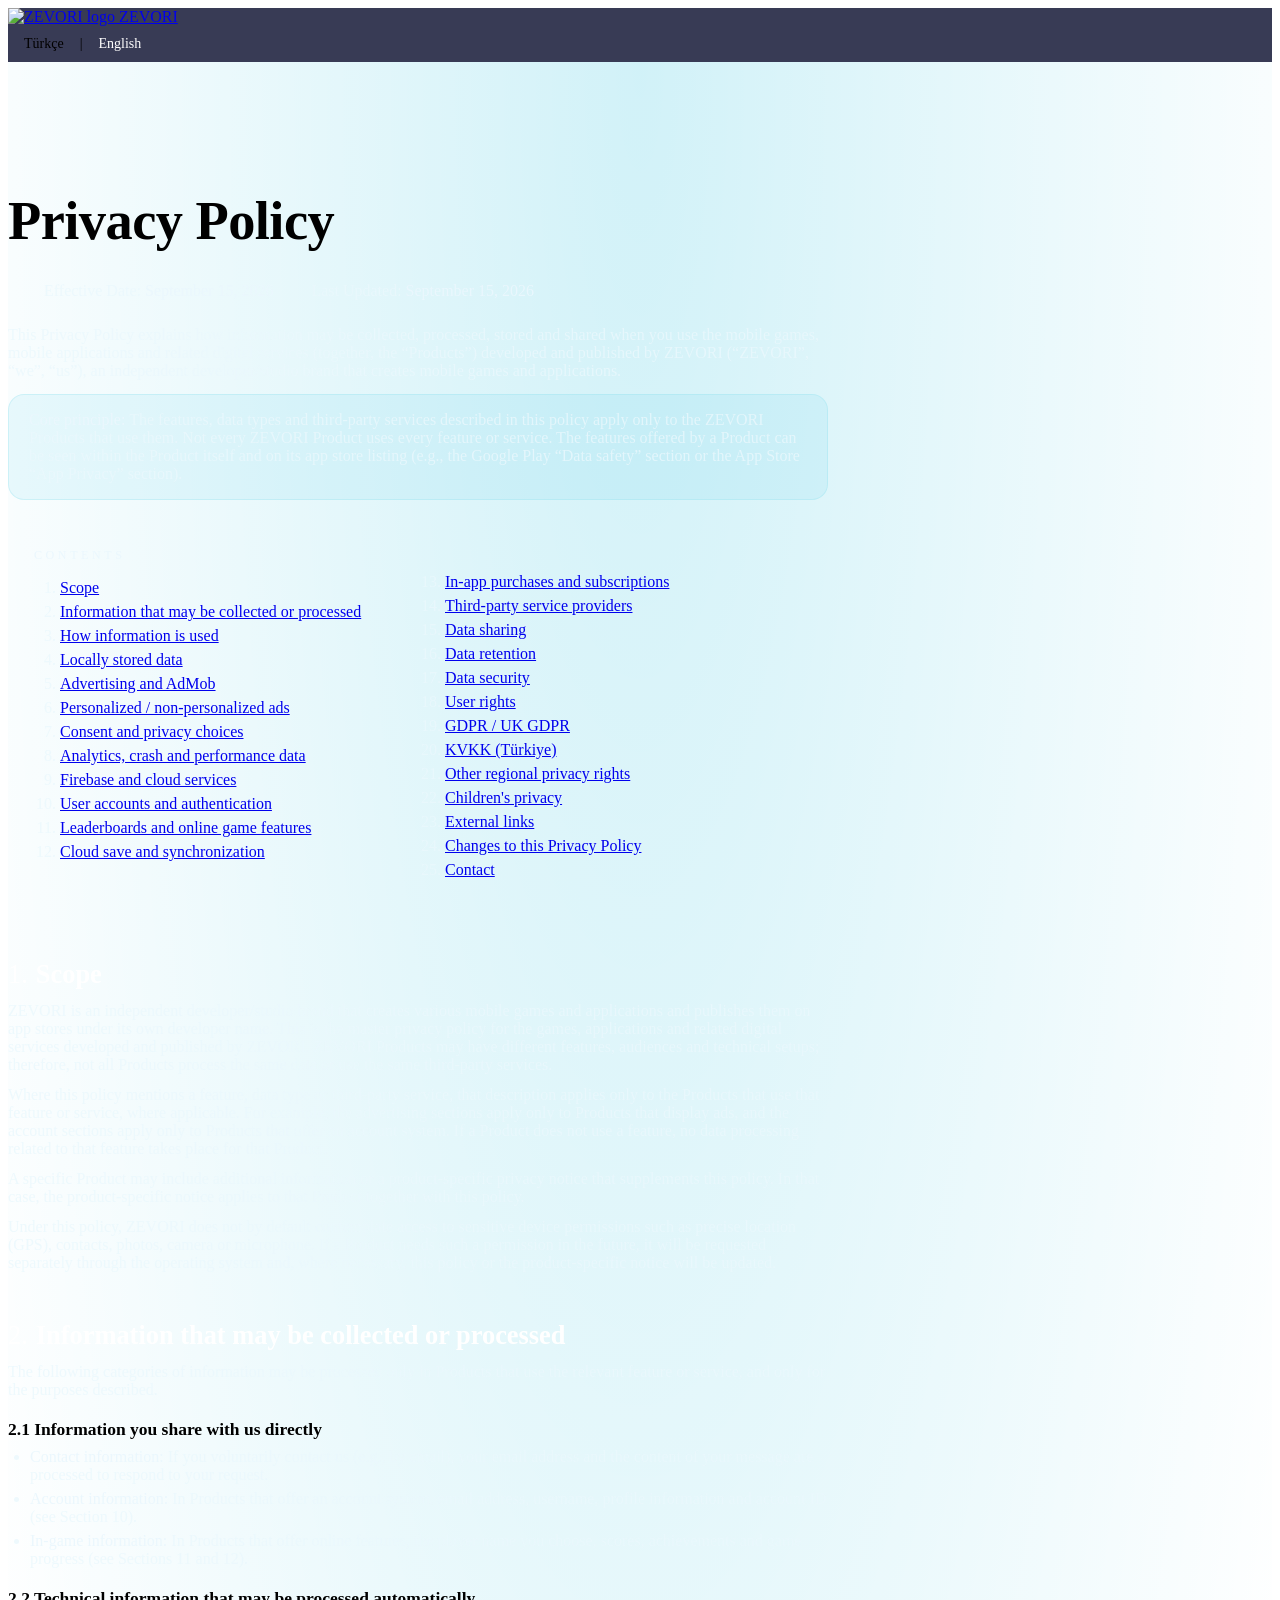
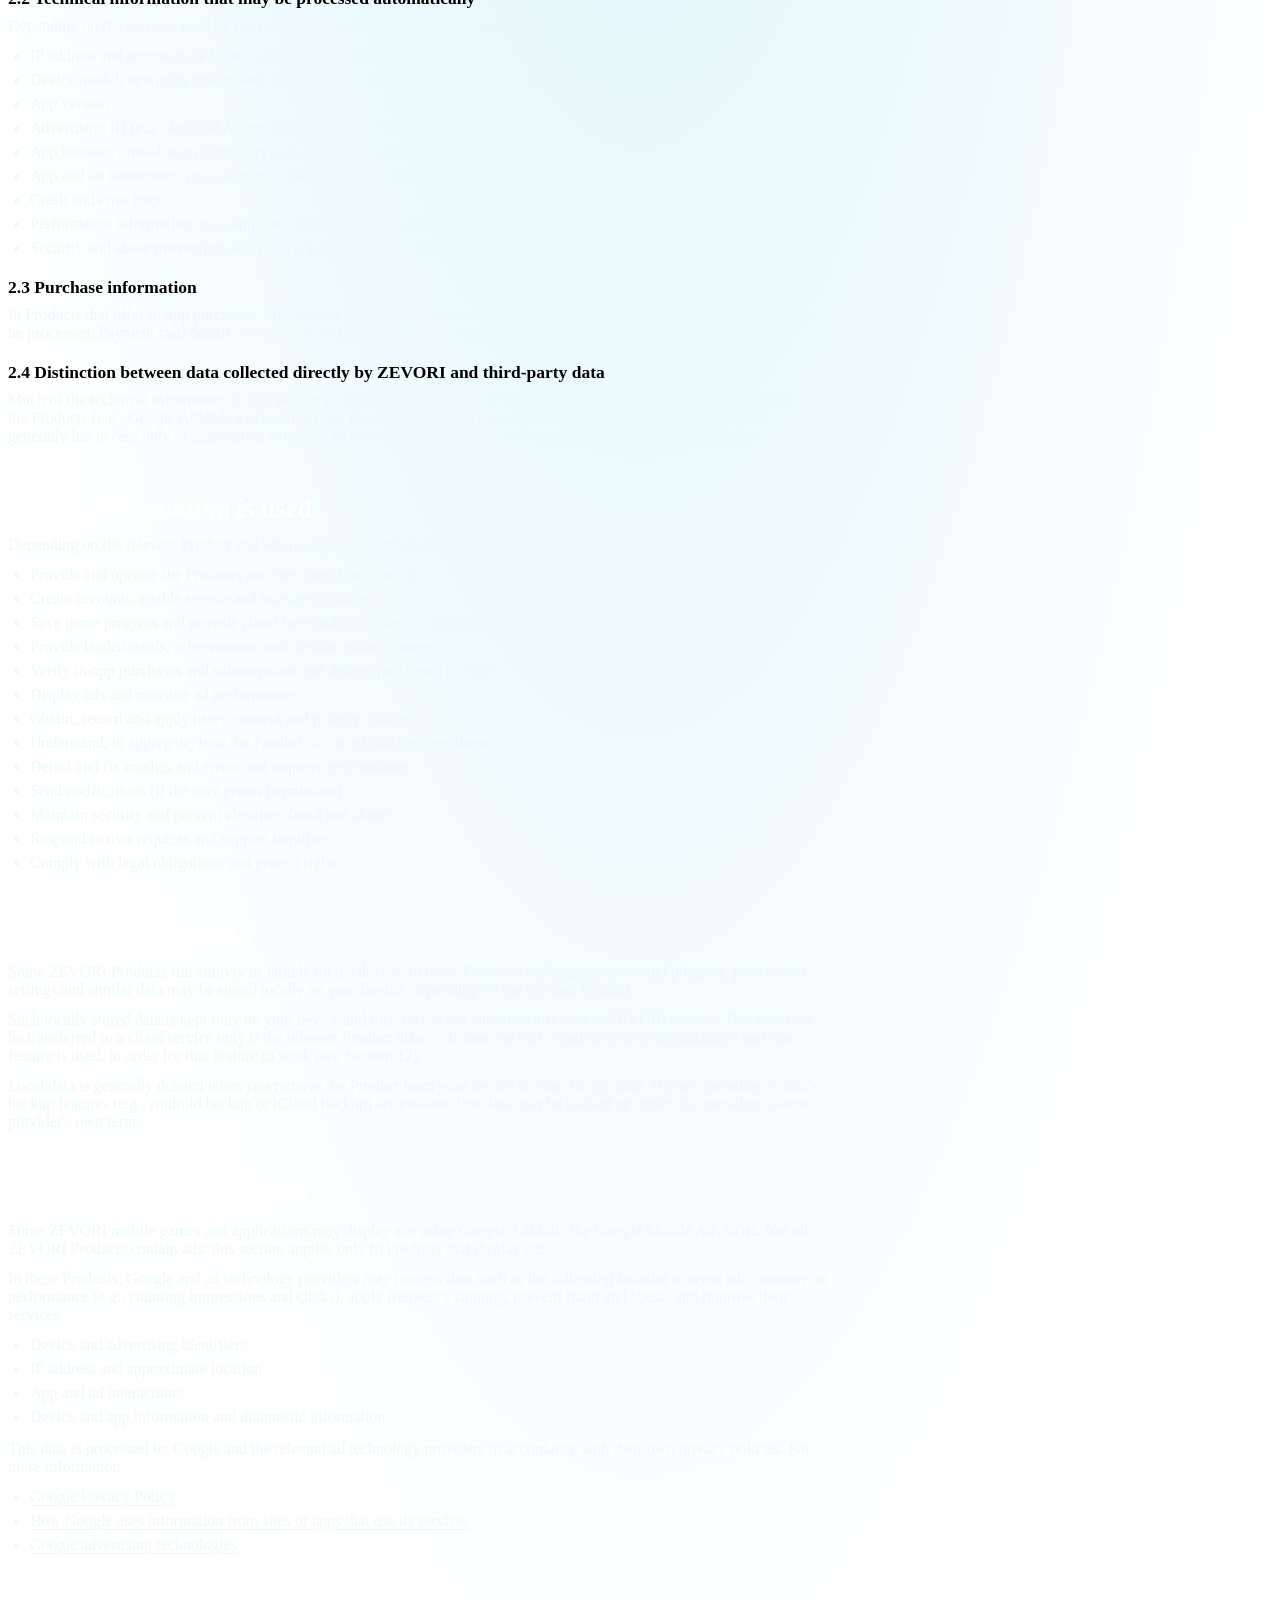
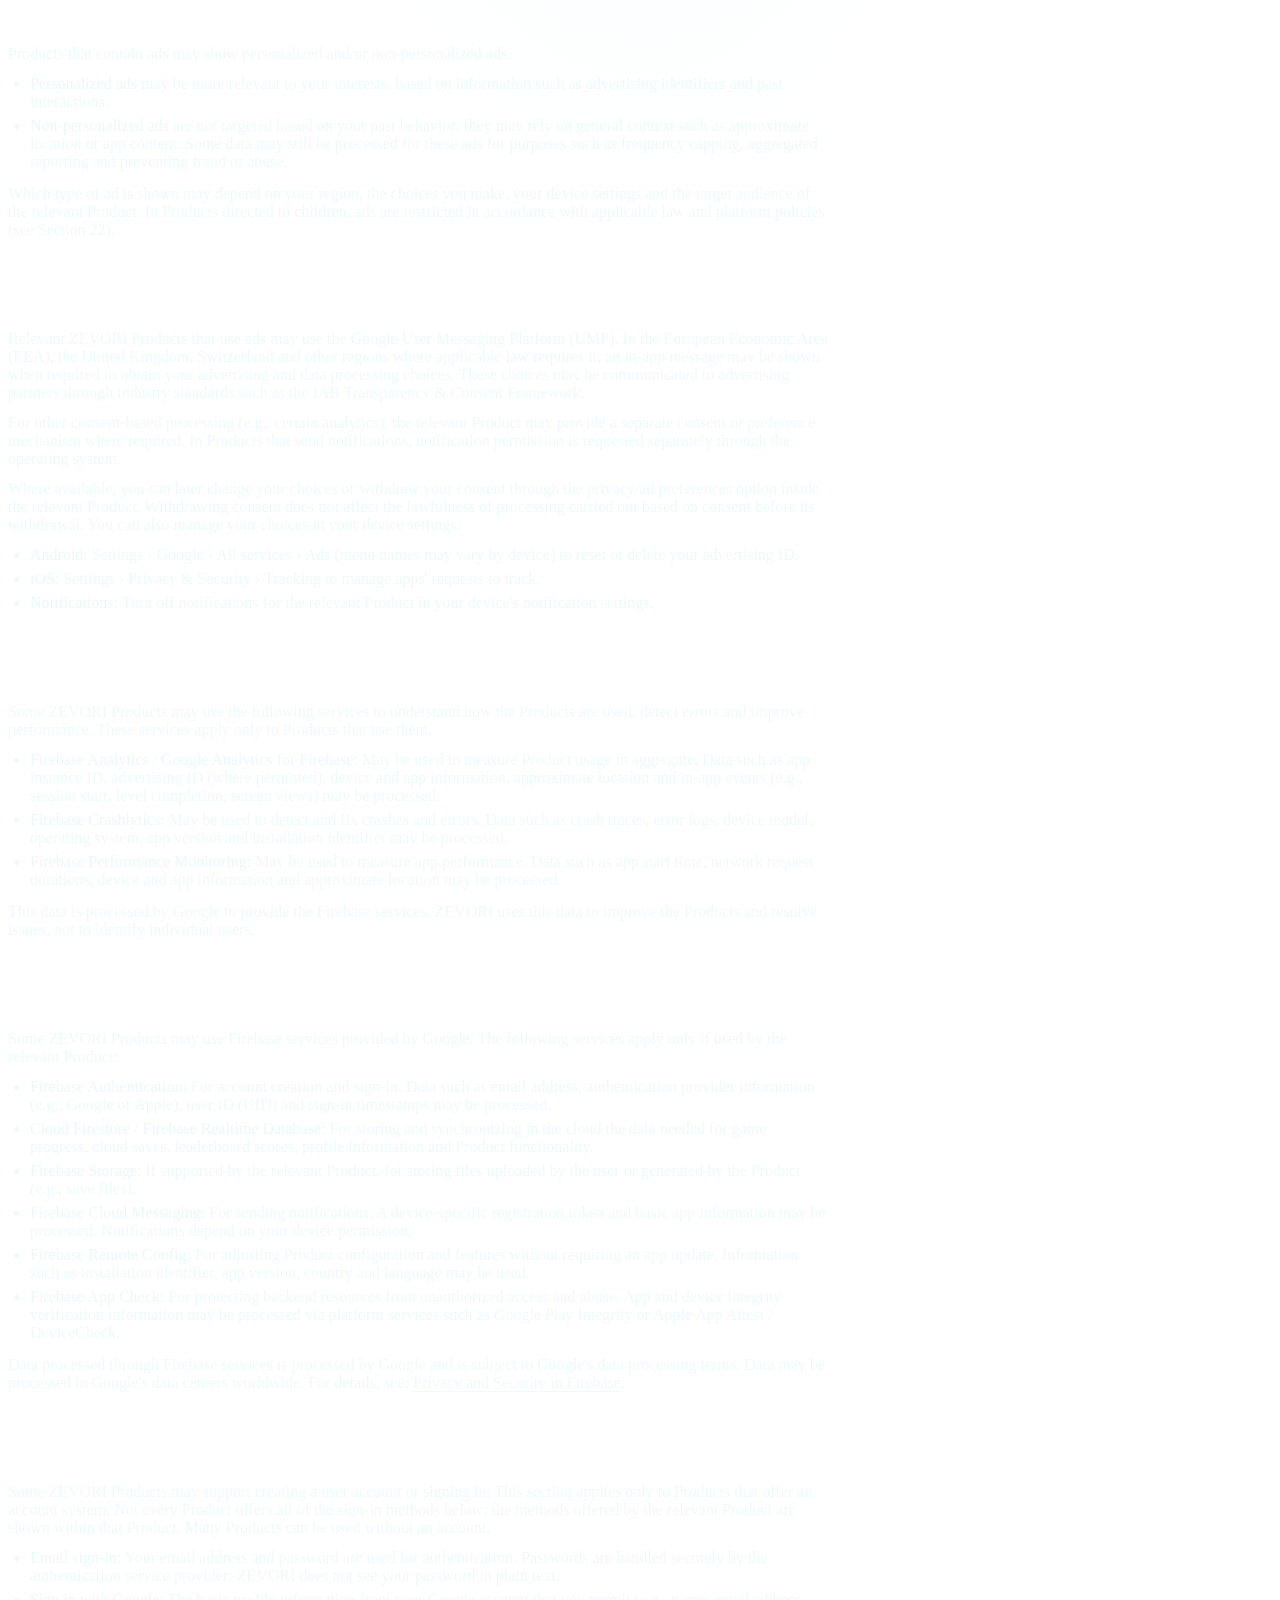
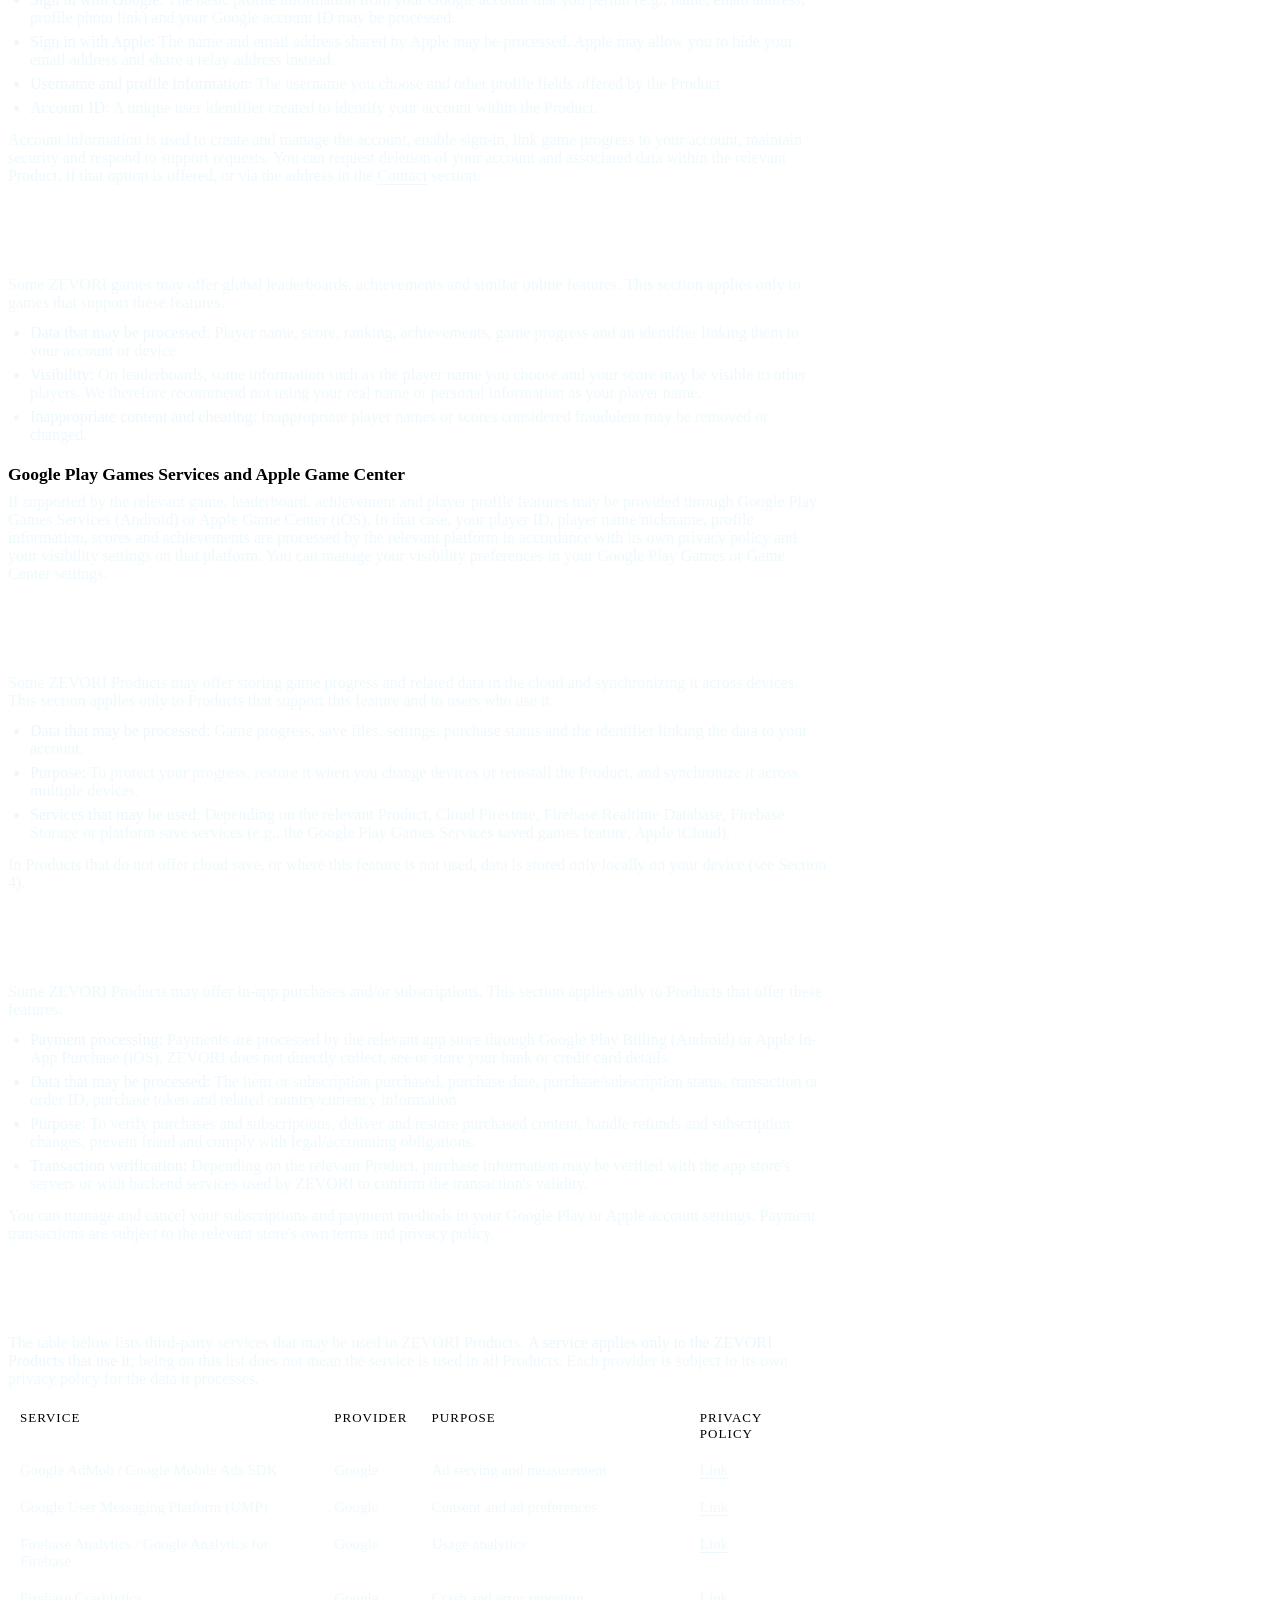
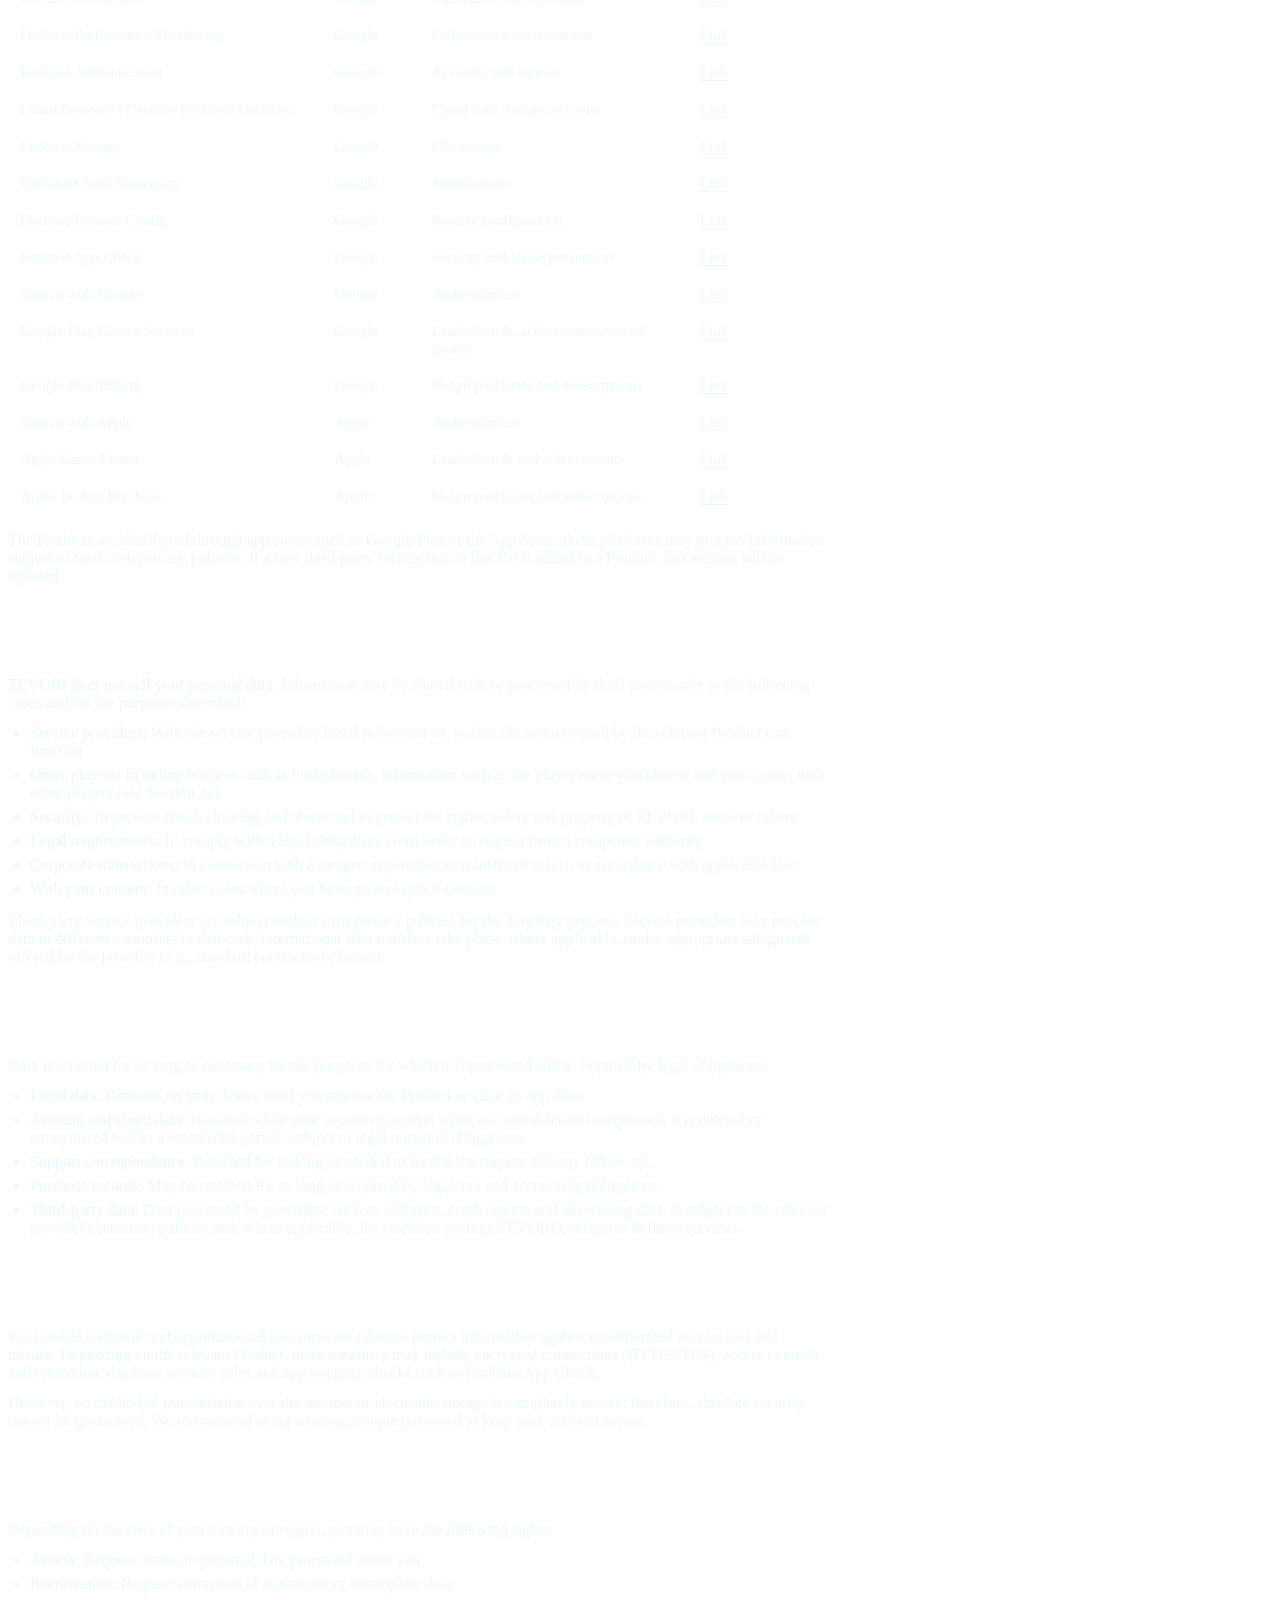
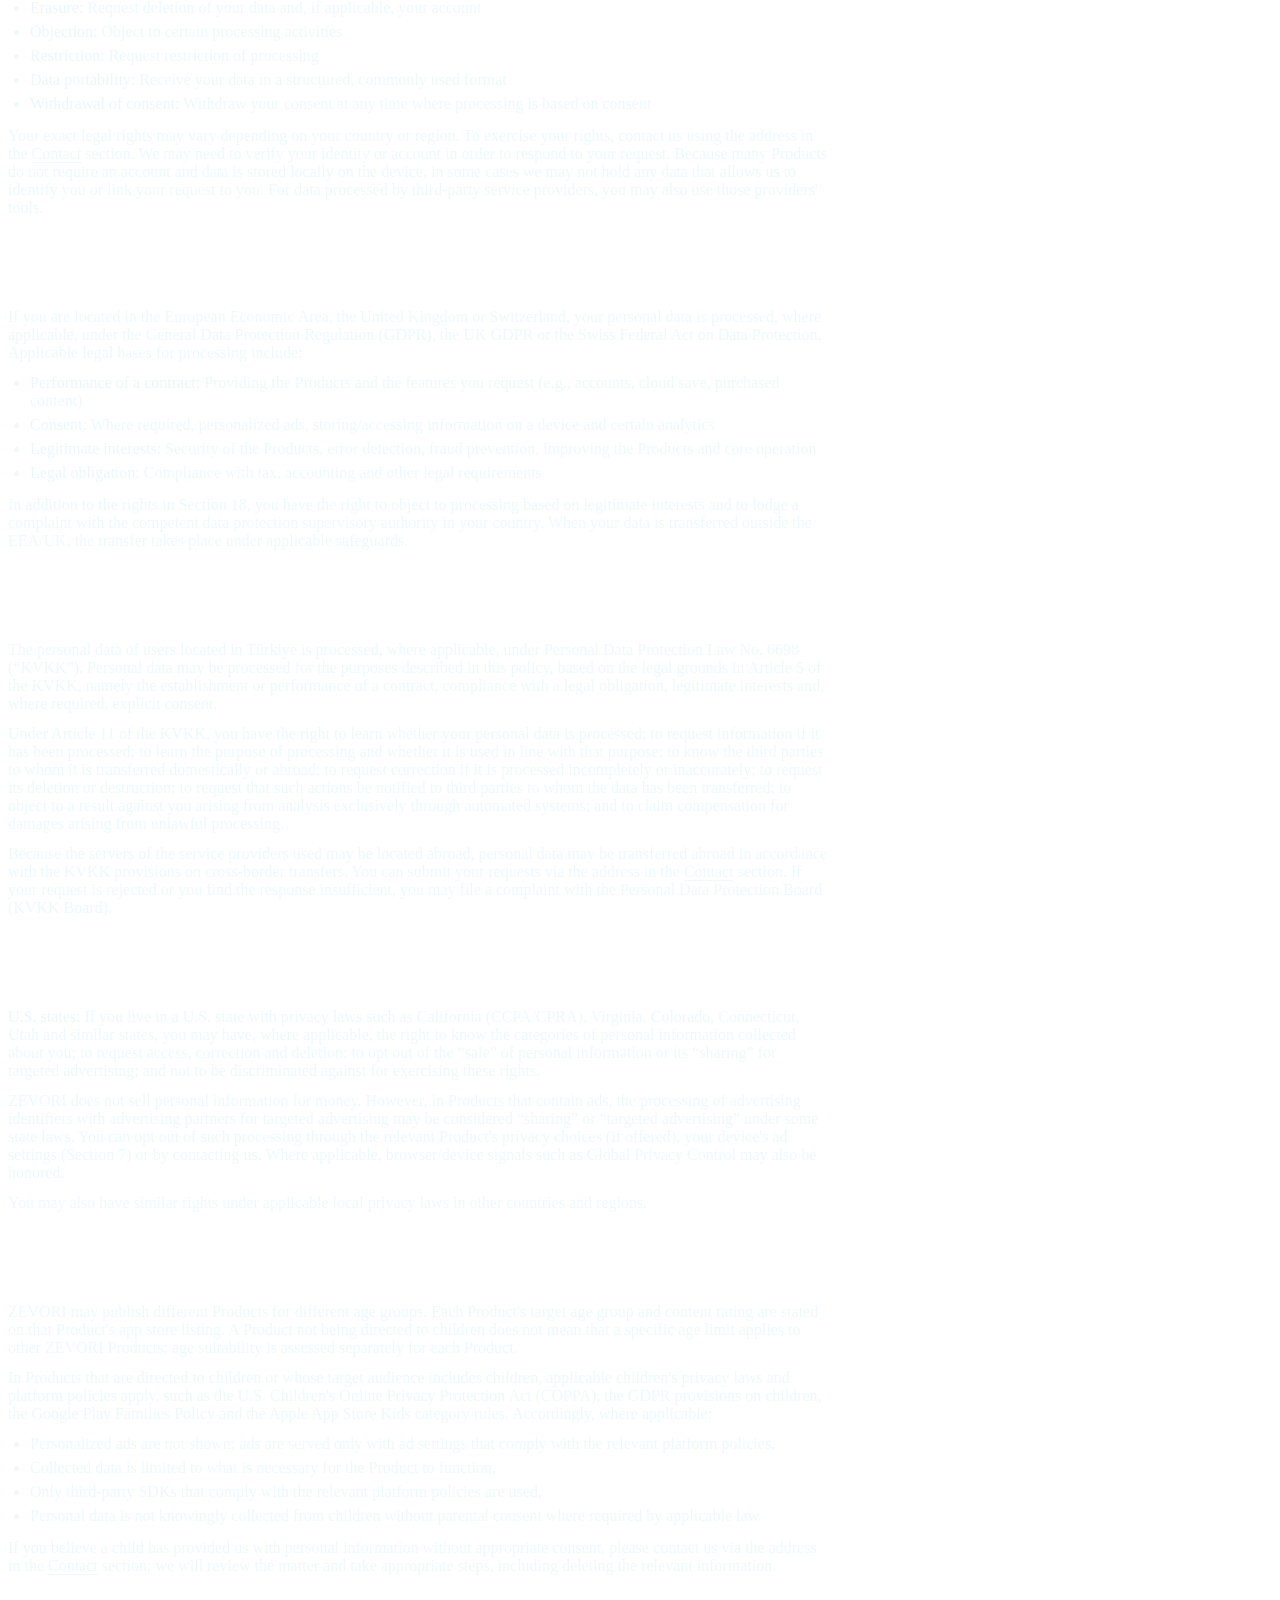
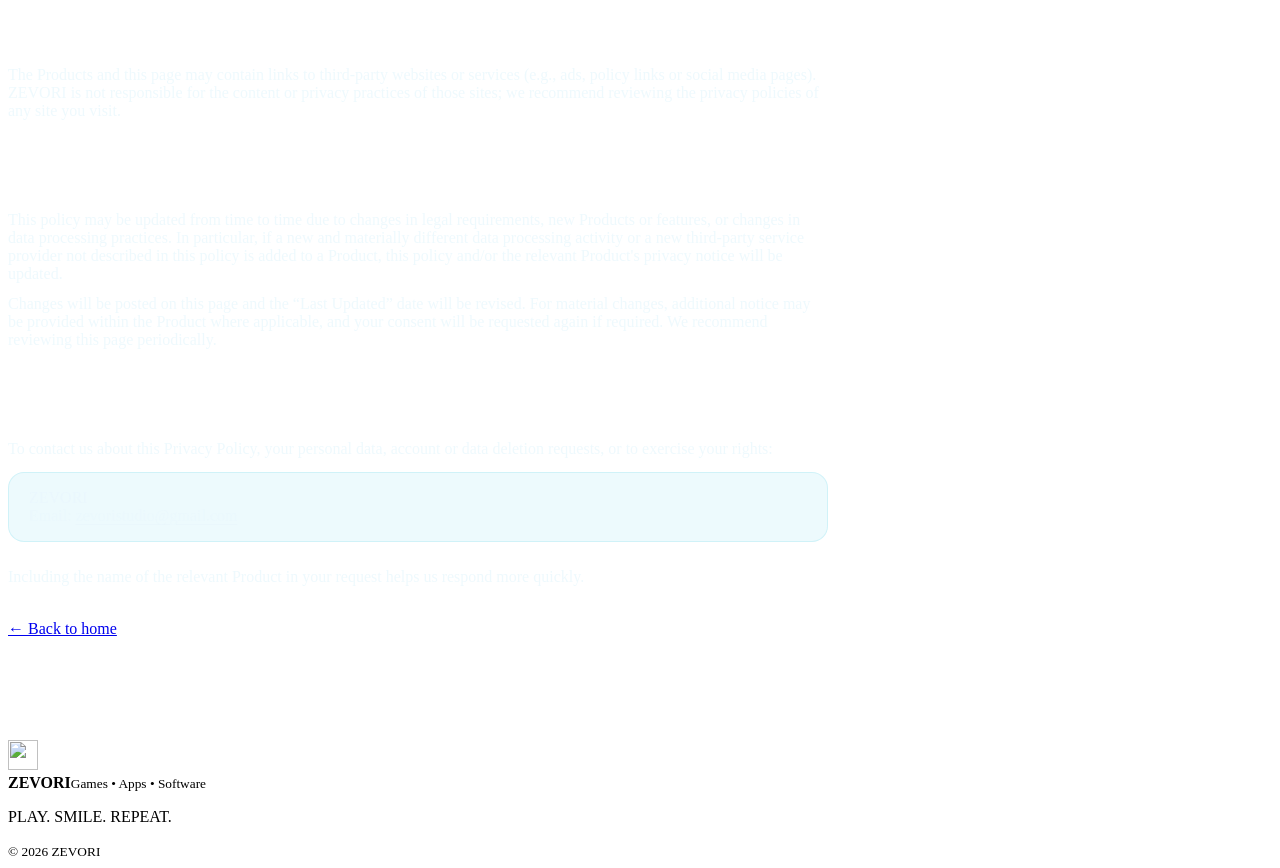
==== index.html @ d02ec849 "Create index.html" ====
<!DOCTYPE html>
<html lang="tr">
<head>
<meta charset="utf-8">
<meta name="viewport" content="width=device-width, initial-scale=1">
<title>Gizlilik Politikası / Privacy Policy — ZEVORI</title>
<meta name="description" content="ZEVORI mobil oyunları, mobil uygulamaları ve ilgili dijital hizmetleri için Ana Gizlilik Politikası. Master Privacy Policy for ZEVORI mobile games, apps and related digital services.">
<meta name="robots" content="index, follow">
<meta name="theme-color" content="#010426">
<link rel="icon" href="../assets/logo-84.png">
<meta property="og:title" content="ZEVORI — Gizlilik Politikası / Privacy Policy">
<meta property="og:description" content="ZEVORI mobil oyunları ve uygulamaları için ana gizlilik politikası.">
<meta property="og:image" content="../assets/logo-504.png">
<link rel="preconnect" href="https://fonts.googleapis.com">
<link rel="preconnect" href="https://fonts.gstatic.com" crossorigin>
<link href="https://fonts.googleapis.com/css2?family=Fredoka:wght@300;400;500;600;700&display=swap" rel="stylesheet">
<link rel="stylesheet" href="../styles.css">
<style>
  .nav{background:rgba(1,4,38,.78);backdrop-filter:blur(14px);border-bottom-color:var(--line)}
  .lang{display:flex;align-items:center;gap:4px;padding:4px;border:1px solid var(--line);border-radius:999px;font-size:14px}
  .lang button{font:inherit;color:var(--muted);background:transparent;border:0;padding:6px 12px;border-radius:999px;cursor:pointer;transition:color .25s,background .25s}
  .lang button[aria-pressed="true"]{color:#fff;background:linear-gradient(135deg,var(--sky),var(--deep))}
  .lang button:focus-visible{outline:2px solid var(--turq);outline-offset:2px}
  .lang__sep{color:var(--line)}

  .legal{padding:130px 0 90px;background:radial-gradient(90% 50% at 50% 0%,rgba(0,180,216,.18),transparent 65%)}
  .legal .wrap{width:min(820px,100% - 40px)}
  .legal__title{font-size:clamp(2.1rem,6vw,3.4rem);font-weight:600;line-height:1.1;margin:0 0 18px;letter-spacing:-.01em}
  .legal__dates{display:flex;flex-wrap:wrap;gap:10px;margin:0 0 30px;padding:0;list-style:none}
  .legal__dates li{font-size:13.5px;padding:6px 14px;border-radius:999px;border:1px solid var(--line);background:var(--card);color:var(--muted)}
  .legal__dates b{color:var(--text);font-weight:500}
  .legal__intro{font-size:17.5px;color:rgba(234,247,253,.85);margin:0 0 20px}

  .toc{padding:22px 26px;border-radius:var(--r);border:1px solid var(--line);background:var(--card);margin:0 0 44px}
  .toc b{display:block;font-size:12px;letter-spacing:.3em;text-transform:uppercase;color:var(--turq);font-weight:500;margin-bottom:10px}
  .toc ol{margin:0;padding-left:26px;columns:2 260px;column-gap:28px;font-size:15px;color:var(--muted)}
  .toc li{break-inside:avoid;margin:3px 0}
  .toc a:hover{color:var(--text)}

  .legal section{padding-top:14px;margin-bottom:34px;scroll-margin-top:90px}
  .legal h2{font-size:clamp(1.3rem,3vw,1.65rem);font-weight:600;margin:0 0 12px;color:#fff}
  .legal h2 span{color:var(--sky);font-weight:500;margin-right:8px}
  .legal h3{font-size:17.5px;font-weight:600;margin:20px 0 8px;color:var(--turq)}
  .legal p,.legal li{font-size:16px;color:rgba(234,247,253,.8)}
  .legal p{margin:0 0 12px}
  .legal ul{margin:0 0 14px;padding-left:22px}
  .legal li{margin:6px 0}
  .legal b{color:rgba(234,247,253,.95);font-weight:500}
  .legal section a,.legal__intro a{color:var(--turq);text-decoration:underline;text-underline-offset:3px;word-break:break-word}
  .legal section a:hover{color:#fff}
  .note{padding:16px 20px;border-radius:16px;border:1px solid rgba(144,224,239,.3);background:rgba(0,180,216,.07);margin:14px 0 26px}
  .note p:last-child{margin-bottom:0}
  .svc{width:100%;border-collapse:collapse;font-size:15px;min-width:560px}
  .svc th,.svc td{text-align:left;vertical-align:top;padding:10px 12px;border-bottom:1px solid var(--line);color:rgba(234,247,253,.8)}
  .svc th{font-weight:500;color:var(--turq);font-size:13px;letter-spacing:.08em;text-transform:uppercase}
  .tablewrap{overflow-x:auto;margin:10px 0 16px;border:1px solid var(--line);border-radius:16px;background:var(--card)}
  .back{margin-top:40px}
  @media(max-width:520px){
    .nav__brand span{display:none}
    .legal{padding-top:110px}
    .toc{padding:18px}
  }
</style>
</head>
<body>

<header class="nav" id="nav">
  <a class="nav__brand" href="../">
    <img src="../assets/logo1.png" alt="ZEVORI logo" width="34" height="34" class="px">
    <span>ZEVORI</span>
  </a>
  <div class="lang" role="group" aria-label="Dil / Language">
    <button type="button" data-lang-btn="tr" aria-pressed="true">Türkçe</button>
    <span class="lang__sep" aria-hidden="true">|</span>
    <button type="button" data-lang-btn="en" aria-pressed="false">English</button>
  </div>
</header>

<main class="legal">

<!-- ===================== TÜRKÇE ===================== -->
<article class="wrap" lang="tr" data-lang="tr">
  <h1 class="legal__title">Gizlilik Politikası</h1>
  <ul class="legal__dates">
    <li>Yürürlük tarihi: <b>15 Eylül 2026</b></li>
    <li>Son güncelleme: <b>15 Eylül 2026</b></li>
  </ul>
  <p class="legal__intro">Bu Gizlilik Politikası, mobil oyunlar ve uygulamalar geliştiren bağımsız bir geliştirici/stüdyo markası olan ZEVORI (“ZEVORI”, “biz”) tarafından geliştirilen ve yayınlanan mobil oyunlar, mobil uygulamalar ve ilgili dijital hizmetler (birlikte “Ürünler”) kullanılırken bilgilerin nasıl toplanabileceğini, işlenebileceğini, saklanabileceğini ve paylaşılabileceğini açıklar.</p>
  <div class="note">
    <p><b>Temel ilke:</b> Bu politikada belirtilen özellikler, veri türleri ve üçüncü taraf hizmetleri yalnızca bunları kullanan ilgili ZEVORI Ürünleri için geçerlidir. Her ZEVORI Ürünü tüm özellikleri veya hizmetleri kullanmayabilir. Bir Ürünün hangi özellikleri sunduğu, ilgili Ürünün kendisinde ve uygulama mağazası sayfasında (ör. Google Play “Veri güvenliği” bölümü veya App Store “Uygulama Gizliliği” bölümü) görülebilir.</p>
  </div>

  <nav class="toc" aria-label="İçindekiler">
    <b>İçindekiler</b>
    <ol>
      <li><a href="#tr-kapsam">Kapsam</a></li>
      <li><a href="#tr-bilgiler">Toplanabilecek veya işlenebilecek bilgiler</a></li>
      <li><a href="#tr-amaclar">Bilgilerin kullanım amaçları</a></li>
      <li><a href="#tr-yerel">Yerel olarak saklanan veriler</a></li>
      <li><a href="#tr-reklamlar">Reklamlar ve AdMob</a></li>
      <li><a href="#tr-kisisel">Kişiselleştirilmiş / kişiselleştirilmemiş reklamlar</a></li>
      <li><a href="#tr-riza">Rıza ve gizlilik tercihleri</a></li>
      <li><a href="#tr-analitik">Analitik, crash ve performans verileri</a></li>
      <li><a href="#tr-firebase">Firebase ve bulut hizmetleri</a></li>
      <li><a href="#tr-hesap">Kullanıcı hesapları ve kimlik doğrulama</a></li>
      <li><a href="#tr-leaderboard">Leaderboard ve çevrimiçi oyun özellikleri</a></li>
      <li><a href="#tr-bulut">Bulut kayıt ve senkronizasyon</a></li>
      <li><a href="#tr-satin">Uygulama içi satın alma ve abonelikler</a></li>
      <li><a href="#tr-ucuncu">Üçüncü taraf hizmet sağlayıcıları</a></li>
      <li><a href="#tr-paylasim">Veri paylaşımı</a></li>
      <li><a href="#tr-saklama">Veri saklama</a></li>
      <li><a href="#tr-guvenlik">Veri güvenliği</a></li>
      <li><a href="#tr-haklar">Kullanıcı hakları</a></li>
      <li><a href="#tr-gdpr">GDPR / UK GDPR</a></li>
      <li><a href="#tr-kvkk">KVKK</a></li>
      <li><a href="#tr-diger">Diğer bölgesel gizlilik hakları</a></li>
      <li><a href="#tr-cocuk">Çocukların gizliliği</a></li>
      <li><a href="#tr-harici">Harici bağlantılar</a></li>
      <li><a href="#tr-degisiklik">Gizlilik politikasındaki değişiklikler</a></li>
      <li><a href="#tr-iletisim">İletişim</a></li>
    </ol>
  </nav>

  <section id="tr-kapsam">
    <h2><span>1.</span>Kapsam</h2>
    <p>ZEVORI, farklı mobil oyunlar ve uygulamalar geliştiren ve bunları uygulama mağazalarında kendi geliştirici adıyla yayınlayan bağımsız bir geliştirici/stüdyo markasıdır. Bu politika, ZEVORI tarafından geliştirilen ve yayınlanan oyunlar, uygulamalar ve ilgili dijital hizmetler için geçerli ana gizlilik politikasıdır. ZEVORI Ürünleri birbirinden farklı özelliklere, hedef kitlelere ve teknik yapılara sahip olabilir; bu nedenle tüm Ürünler aynı verileri işlemez ve aynı üçüncü taraf hizmetlerini kullanmaz.</p>
    <p>Bu politikada bir özellikten, veri türünden veya üçüncü taraf hizmetten söz edildiğinde, ilgili açıklama yalnızca o özelliği veya hizmeti kullanan Ürünler için, uygulanabildiği durumlarda geçerlidir. Örneğin reklam bölümleri yalnızca reklam gösteren Ürünler, hesap bölümleri yalnızca hesap sistemi sunan Ürünler için geçerlidir. Bir Ürün bir özelliği kullanmıyorsa, o özelliğe ilişkin veri işleme o Ürün için gerçekleşmez.</p>
    <p>Belirli bir Ürün, bu politikayı tamamlayan ek bilgiler veya ürüne özel bir gizlilik bildirimi içerebilir. Böyle bir durumda ürüne özel bildirim, o Ürün için bu politikayla birlikte uygulanır.</p>
    <p>ZEVORI, Ürünlerinde kesin konum (GPS), rehber/kişiler, fotoğraflar, kamera veya mikrofon gibi hassas cihaz izinlerine erişimi bu politika kapsamında varsayılan olarak öngörmez. Bir Ürün gelecekte bu tür bir izne ihtiyaç duyarsa, izin işletim sistemi aracılığıyla ayrıca istenir ve gerekirse bu politika veya ürüne özel bildirim güncellenir.</p>
  </section>

  <section id="tr-bilgiler">
    <h2><span>2.</span>Toplanabilecek veya işlenebilecek bilgiler</h2>
    <p>Aşağıdaki bilgi kategorileri, yalnızca ilgili özelliği veya hizmeti kullanan Ürünlerde ve açıklanan amaçlar doğrultusunda işlenebilir.</p>
    <h3>2.1 Bizimle doğrudan paylaştığınız bilgiler</h3>
    <ul>
      <li><b>İletişim bilgileri:</b> Bizimle kendi isteğinizle iletişime geçtiğinizde (ör. e-posta ile), e-posta adresiniz ve mesajınızın içeriği, talebinize yanıt vermek için işlenir.</li>
      <li><b>Hesap bilgileri:</b> Hesap sistemi sunan Ürünlerde e-posta adresi, kullanıcı adı, profil bilgileri ve hesap kimliği (bkz. Bölüm 10).</li>
      <li><b>Oyun içi bilgiler:</b> Çevrimiçi özellikler sunan Ürünlerde seçtiğiniz oyuncu adı, skorlar, başarımlar ve oyun ilerlemesi (bkz. Bölüm 11 ve 12).</li>
    </ul>
    <h3>2.2 Otomatik olarak işlenebilecek teknik bilgiler</h3>
    <p>İlgili Ürünün kullandığı hizmetlere bağlı olarak aşağıdaki teknik bilgiler işlenebilir:</p>
    <ul>
      <li>IP adresi ve IP adresinden türetilen yaklaşık konum (ülke/şehir düzeyi)</li>
      <li>Cihaz modeli, işletim sistemi ve sürümü, cihaz dili ve bölge ayarları</li>
      <li>Uygulama sürümü</li>
      <li>Reklam kimliği (ör. Android Reklam Kimliği; iOS'ta, izin verilmesi durumunda IDFA)</li>
      <li>Uygulama örneği / kurulum tanımlayıcıları (ör. Firebase Installation ID)</li>
      <li>Uygulama ve reklam etkileşimleri (ör. açılan ekranlar, reklam gösterimleri ve tıklamalar)</li>
      <li>Çökme ve hata kayıtları</li>
      <li>Performans bilgileri (ör. uygulama başlatma süresi, ağ isteği süreleri)</li>
      <li>Güvenlik ve kötüye kullanım önleme verileri (ör. uygulama ve cihaz bütünlüğü doğrulama sonuçları)</li>
    </ul>
    <h3>2.3 Satın alma bilgileri</h3>
    <p>Uygulama içi satın alma sunan Ürünlerde, satın alınan ürün, satın alma durumu ve işlem/sipariş kimliği gibi bilgiler işlenebilir. Ödeme kartı bilgileri ZEVORI tarafından toplanmaz (bkz. Bölüm 13).</p>
    <h3>2.4 ZEVORI'nin doğrudan topladığı veriler ile üçüncü taraf verileri arasındaki ayrım</h3>
    <p>Bu bölümdeki teknik bilgilerin önemli bir kısmı, ZEVORI tarafından doğrudan değil, Ürünlere entegre edilen üçüncü taraf SDK'lar (ör. Google AdMob, Firebase) tarafından, bu sağlayıcıların kendi hizmetlerini sunmaları amacıyla işlenir. ZEVORI bu tür verilere ilişkin olarak çoğunlukla yalnızca toplu, özet veya teknik raporlara (ör. çökme raporları, toplu kullanım istatistikleri) erişir.</p>
  </section>

  <section id="tr-amaclar">
    <h2><span>3.</span>Bilgilerin kullanım amaçları</h2>
    <p>Bilgiler, ilgili Ürüne bağlı olarak ve uygulanabildiği ölçüde aşağıdaki amaçlarla kullanılabilir:</p>
    <ul>
      <li>Ürünleri sunmak, çalıştırmak ve temel işlevlerini sağlamak</li>
      <li>Hesap oluşturmak, oturum açmayı sağlamak ve hesabı yönetmek</li>
      <li>Oyun ilerlemesini kaydetmek, bulut kaydı ve cihazlar arası senkronizasyon sağlamak</li>
      <li>Leaderboard, başarım ve benzeri çevrimiçi özellikleri sunmak</li>
      <li>Uygulama içi satın alma ve abonelikleri doğrulamak ve satın alınan içeriği sağlamak</li>
      <li>Reklam göstermek ve reklam performansını ölçmek</li>
      <li>Kullanıcıların rıza ve gizlilik tercihlerini almak, kaydetmek ve uygulamak</li>
      <li>Ürünlerin nasıl kullanıldığını toplu olarak anlamak ve Ürünleri geliştirmek</li>
      <li>Çökme ve hataları tespit edip düzeltmek, performansı iyileştirmek</li>
      <li>Bildirim göndermek (kullanıcının izin vermesi durumunda)</li>
      <li>Güvenliği sağlamak, hile, sahtekârlık ve kötüye kullanımı önlemek</li>
      <li>Kullanıcı taleplerine ve destek isteklerine yanıt vermek</li>
      <li>Yasal yükümlülüklere uymak ve hakları korumak</li>
    </ul>
  </section>

  <section id="tr-yerel">
    <h2><span>4.</span>Yerel olarak saklanan veriler</h2>
    <p>Bazı ZEVORI Ürünleri tamamen veya büyük ölçüde cihaz üzerinde çalışır. Bu Ürünlerde görevler, oyun kayıtları ve ilerleme, tercihler, ayarlar ve benzeri veriler, ilgili Ürüne bağlı olarak cihazınızda yerel olarak saklanabilir.</p>
    <p>Yerel olarak saklanan bu veriler, yalnızca cihazınızda tutulur ve bu nedenle otomatik olarak ZEVORI sunucularına gönderilmez. Bu veriler yalnızca, ilgili Ürün bulut kayıt veya senkronizasyon gibi bir özellik sunuyorsa ve bu özellik kullanılıyorsa, o özelliğin çalışması için bir bulut hizmetine aktarılabilir (bkz. Bölüm 12).</p>
    <p>Yerel veriler genellikle Ürünü cihazınızdan kaldırdığınızda veya uygulama verilerini temizlediğinizde silinir. İşletim sisteminizin yedekleme özellikleri (ör. Android yedekleme veya iCloud yedeklemesi) etkinse, bu veriler işletim sistemi sağlayıcısının kendi koşulları çerçevesinde yedeklenebilir.</p>
  </section>

  <section id="tr-reklamlar">
    <h2><span>5.</span>Reklamlar ve AdMob</h2>
    <p>Bazı ZEVORI mobil oyunları ve uygulamaları, Google AdMob / Google Mobile Ads SDK kullanarak reklam gösterebilir. Tüm ZEVORI Ürünleri reklam içermez; bu bölüm yalnızca reklam gösteren Ürünler için geçerlidir.</p>
    <p>Bu Ürünlerde Google ve reklam teknolojisi sağlayıcıları; reklam sunmak, reklam performansını ölçmek (ör. gösterim ve tıklama sayımı), sıklık sınırlaması uygulamak, sahtekârlığı ve kötüye kullanımı önlemek ve hizmetlerini iyileştirmek amacıyla aşağıdaki gibi verileri işleyebilir:</p>
    <ul>
      <li>Cihaz ve reklam tanımlayıcıları</li>
      <li>IP adresi ve yaklaşık konum</li>
      <li>Uygulama ve reklam etkileşimleri</li>
      <li>Cihaz ve uygulama bilgileri ile tanılama bilgileri</li>
    </ul>
    <p>Bu veriler Google ve ilgili reklam teknolojisi sağlayıcıları tarafından, kendi gizlilik politikalarına uygun olarak işlenir. Daha fazla bilgi için:</p>
    <ul>
      <li><a href="https://policies.google.com/privacy" target="_blank" rel="noopener">Google Gizlilik Politikası</a></li>
      <li><a href="https://policies.google.com/technologies/partner-sites" target="_blank" rel="noopener">Google, iş ortaklarının sitelerini veya uygulamalarını kullandığınızda verileri nasıl kullanır?</a></li>
      <li><a href="https://policies.google.com/technologies/ads" target="_blank" rel="noopener">Google reklam teknolojileri</a></li>
    </ul>
  </section>

  <section id="tr-kisisel">
    <h2><span>6.</span>Kişiselleştirilmiş / kişiselleştirilmemiş reklamlar</h2>
    <p>Reklam içeren Ürünlerde kişiselleştirilmiş ve/veya kişiselleştirilmemiş reklamlar gösterilebilir.</p>
    <ul>
      <li><b>Kişiselleştirilmiş reklamlar</b>, reklam tanımlayıcıları ve önceki etkileşimler gibi bilgilere dayanarak ilgi alanlarınıza daha uygun olabilecek reklamlardır.</li>
      <li><b>Kişiselleştirilmemiş reklamlar</b>, geçmiş davranışlarınıza göre hedeflenmez; yaklaşık konum veya uygulama içeriği gibi genel bağlama dayanabilir. Bu reklamlarda da sıklık sınırlaması, toplu raporlama ve sahtekârlık/kötüye kullanım önleme gibi amaçlarla bazı veriler işlenebilir.</li>
    </ul>
    <p>Hangi reklam türünün gösterileceği; bulunduğunuz bölgeye, verdiğiniz tercihlere, cihaz ayarlarınıza ve ilgili Ürünün hedef kitlesine bağlı olabilir. Çocuklara yönelik Ürünlerde reklamlar geçerli mevzuat ve platform politikaları doğrultusunda sınırlandırılır (bkz. Bölüm 22).</p>
  </section>

  <section id="tr-riza">
    <h2><span>7.</span>Rıza ve gizlilik tercihleri</h2>
    <p>Reklam kullanan ilgili ZEVORI Ürünlerinde Google User Messaging Platform (UMP) kullanılabilir. Avrupa Ekonomik Alanı (AEA), Birleşik Krallık, İsviçre ve geçerli mevzuatın gerektirdiği diğer bölgelerde, gerektiğinde uygulama içinde bir bildirim gösterilerek reklam ve veri işleme tercihleriniz alınabilir. Bu tercihler, IAB Transparency &amp; Consent Framework gibi sektör standartları aracılığıyla reklam iş ortaklarına iletilebilir.</p>
    <p>Rızaya dayalı başka veri işleme faaliyetleri (ör. bazı analitik işlemler) için, gerekli olduğu durumlarda ilgili Ürün ayrıca bir rıza veya tercih mekanizması sunabilir. Bildirim gönderen Ürünlerde bildirim izni, işletim sistemi aracılığıyla ayrıca istenir.</p>
    <p>Uygun olduğu durumlarda, tercihlerinizi ilgili Ürünün içindeki gizlilik/reklam tercihleri seçeneği aracılığıyla daha sonra değiştirebilir veya verdiğiniz rızayı geri çekebilirsiniz. Rızanın geri çekilmesi, geri çekilmeden önce rızaya dayanılarak yapılan işlemenin hukuka uygunluğunu etkilemez. Ayrıca cihaz ayarlarınızdan da tercihlerinizi yönetebilirsiniz:</p>
    <ul>
      <li><b>Android:</b> Ayarlar › Google › Tüm hizmetler › Reklamlar (menü adları cihaza göre değişebilir) üzerinden reklam kimliğinizi sıfırlayabilir veya silebilirsiniz.</li>
      <li><b>iOS:</b> Ayarlar › Gizlilik ve Güvenlik › İzleme üzerinden uygulamaların izleme izni isteğini yönetebilirsiniz.</li>
      <li><b>Bildirimler:</b> Cihazınızın bildirim ayarlarından ilgili Ürün için bildirimleri kapatabilirsiniz.</li>
    </ul>
  </section>

  <section id="tr-analitik">
    <h2><span>8.</span>Analitik, crash ve performans verileri</h2>
    <p>Bazı ZEVORI Ürünleri, Ürünlerin nasıl kullanıldığını anlamak, hataları tespit etmek ve performansı iyileştirmek için aşağıdaki hizmetleri kullanabilir. Bu hizmetler yalnızca onları kullanan Ürünlerde geçerlidir.</p>
    <ul>
      <li><b>Firebase Analytics / Google Analytics for Firebase:</b> Ürün kullanımını toplu olarak ölçmek için kullanılabilir. Uygulama örneği kimliği, reklam kimliği (izin verilen durumlarda), cihaz ve uygulama bilgileri, yaklaşık konum ve uygulama içi etkinlikler (ör. oturum başlatma, seviye tamamlama, ekran görüntüleme) gibi veriler işlenebilir.</li>
      <li><b>Firebase Crashlytics:</b> Çökme ve hataları tespit edip düzeltmek için kullanılabilir. Çökme izleri, hata kayıtları, cihaz modeli, işletim sistemi, uygulama sürümü ve kurulum tanımlayıcısı gibi veriler işlenebilir.</li>
      <li><b>Firebase Performance Monitoring:</b> Uygulama performansını ölçmek için kullanılabilir. Uygulama başlatma süresi, ağ isteği süreleri, cihaz ve uygulama bilgileri ve yaklaşık konum gibi veriler işlenebilir.</li>
    </ul>
    <p>Bu veriler Google tarafından Firebase hizmetlerini sunmak amacıyla işlenir. ZEVORI bu verileri kullanıcıları tek tek tanımlamak için değil, Ürünleri geliştirmek ve sorunları çözmek için kullanır.</p>
  </section>

  <section id="tr-firebase">
    <h2><span>9.</span>Firebase ve bulut hizmetleri</h2>
    <p>Bazı ZEVORI Ürünleri, Google tarafından sağlanan Firebase hizmetlerini kullanabilir. Aşağıdaki hizmetler yalnızca ilgili Ürün tarafından kullanılması durumunda geçerlidir:</p>
    <ul>
      <li><b>Firebase Authentication:</b> Hesap oluşturma ve oturum açma için. E-posta adresi, kimlik doğrulama sağlayıcısı bilgileri (ör. Google veya Apple), kullanıcı kimliği (UID) ve oturum açma zamanları gibi veriler işlenebilir.</li>
      <li><b>Cloud Firestore / Firebase Realtime Database:</b> Oyun ilerlemesi, bulut kayıtları, leaderboard skorları, profil bilgileri ve Ürün işlevleri için gerekli verilerin bulutta saklanması ve senkronize edilmesi için.</li>
      <li><b>Firebase Storage:</b> İlgili Ürün destekliyorsa, kullanıcı tarafından yüklenen veya Ürün tarafından oluşturulan dosyaların (ör. kayıt dosyaları) saklanması için.</li>
      <li><b>Firebase Cloud Messaging:</b> Bildirim göndermek için. Cihaza özgü bir bildirim (registration) belirteci ve temel uygulama bilgileri işlenebilir. Bildirimler, cihaz izninize bağlıdır.</li>
      <li><b>Firebase Remote Config:</b> Ürün yapılandırmasını ve özelliklerini uygulama güncellemesi gerektirmeden ayarlamak için. Kurulum tanımlayıcısı, uygulama sürümü, ülke ve dil gibi bilgiler kullanılabilir.</li>
      <li><b>Firebase App Check:</b> Arka uç kaynaklarını yetkisiz erişim ve kötüye kullanıma karşı korumak için. Google Play Integrity veya Apple App Attest / DeviceCheck gibi platform hizmetleri üzerinden uygulama ve cihaz bütünlüğü doğrulama bilgileri işlenebilir.</li>
    </ul>
    <p>Firebase hizmetleri aracılığıyla işlenen veriler Google tarafından işlenir ve Google'ın veri işleme koşullarına tabidir. Veriler, Google'ın dünya genelindeki veri merkezlerinde işlenebilir. Ayrıntılar için: <a href="https://firebase.google.com/support/privacy" target="_blank" rel="noopener">Firebase'de Gizlilik ve Güvenlik</a>.</p>
  </section>

  <section id="tr-hesap">
    <h2><span>10.</span>Kullanıcı hesapları ve kimlik doğrulama</h2>
    <p>Bazı ZEVORI Ürünleri kullanıcı hesabı oluşturmayı veya oturum açmayı destekleyebilir. Bu bölüm yalnızca hesap sistemi sunan Ürünler için geçerlidir. Her Ürün aşağıdaki giriş yöntemlerinin tamamını sunmaz; ilgili Ürünün sunduğu yöntemler Ürün içinde gösterilir. Birçok Ürün hesap gerektirmeden kullanılabilir.</p>
    <ul>
      <li><b>E-posta ile giriş:</b> E-posta adresiniz ve şifreniz kimlik doğrulama için kullanılır. Şifreler, kimlik doğrulama hizmeti sağlayıcısı tarafından güvenli biçimde işlenir; ZEVORI şifrenizi düz metin olarak görmez.</li>
      <li><b>Google ile giriş:</b> Google hesabınızın, izin verdiğiniz temel profil bilgileri (ör. ad, e-posta adresi, profil fotoğrafı bağlantısı) ve Google hesap kimliği işlenebilir.</li>
      <li><b>Apple ile giriş:</b> Apple tarafından paylaşılan ad ve e-posta adresi işlenebilir. Apple, e-posta adresinizi gizleyerek yönlendirme (relay) adresi paylaşmanıza izin verebilir.</li>
      <li><b>Kullanıcı adı ve profil bilgileri:</b> Seçtiğiniz kullanıcı adı ve Ürün tarafından sunulan diğer profil alanları.</li>
      <li><b>Hesap kimliği:</b> Hesabınızı Ürün içinde tanımlamak için oluşturulan benzersiz kullanıcı kimliği.</li>
    </ul>
    <p>Hesap bilgileri; hesabı oluşturmak ve yönetmek, oturum açmayı sağlamak, oyun ilerlemesini hesabınıza bağlamak, güvenliği sağlamak ve destek taleplerine yanıt vermek için kullanılır. Hesabınızın ve ilişkili verilerinizin silinmesini, ilgili Ürün içinde bu seçenek sunuluyorsa oradan veya <a href="#tr-iletisim">İletişim</a> bölümündeki adres üzerinden talep edebilirsiniz.</p>
  </section>

  <section id="tr-leaderboard">
    <h2><span>11.</span>Leaderboard ve çevrimiçi oyun özellikleri</h2>
    <p>Bazı ZEVORI oyunları dünya sıralaması (global leaderboard), başarımlar ve benzeri çevrimiçi özellikler sunabilir. Bu bölüm yalnızca bu özellikleri destekleyen oyunlar için geçerlidir.</p>
    <ul>
      <li><b>İşlenebilecek veriler:</b> Oyuncu adı, skor, sıralama, başarımlar, oyun ilerlemesi ve bunları hesabınıza veya cihazınıza bağlayan bir kimlik.</li>
      <li><b>Görünürlük:</b> Leaderboard'larda sizin seçtiğiniz oyuncu adı ve skor gibi bazı bilgiler diğer oyuncular tarafından görülebilir. Bu nedenle oyuncu adı olarak gerçek adınızı veya kişisel bilgilerinizi kullanmamanızı öneririz.</li>
      <li><b>Uygunsuz içerik ve hile:</b> Uygunsuz oyuncu adları veya hileli olduğu değerlendirilen skorlar kaldırılabilir veya değiştirilebilir.</li>
    </ul>
    <h3>Google Play Games Services ve Apple Game Center</h3>
    <p>İlgili oyun destekliyorsa leaderboard, başarım ve oyuncu profili özellikleri Google Play Games Services (Android) veya Apple Game Center (iOS) üzerinden sunulabilir. Bu durumda oyuncu kimliğiniz, oyuncu adınız/takma adınız, profil bilgileriniz, skorlarınız ve başarımlarınız ilgili platform tarafından, kendi gizlilik politikası ve sizin o platformdaki görünürlük ayarlarınız doğrultusunda işlenir. Bu platformlardaki görünürlük tercihlerinizi Google Play Games veya Game Center ayarlarından yönetebilirsiniz.</p>
  </section>

  <section id="tr-bulut">
    <h2><span>12.</span>Bulut kayıt ve senkronizasyon</h2>
    <p>Bazı ZEVORI Ürünleri, oyun ilerlemesini ve ilgili verileri bulutta saklama ve cihazlar arasında senkronize etme özelliği sunabilir. Bu bölüm yalnızca bu özelliği destekleyen Ürünler ve bu özelliği kullanan kullanıcılar için geçerlidir.</p>
    <ul>
      <li><b>İşlenebilecek veriler:</b> Oyun ilerlemesi, kayıt dosyaları, ayarlar, satın alma durumu ve verileri hesabınıza bağlayan kimlik.</li>
      <li><b>Amaç:</b> İlerlemenizi korumak, cihaz değiştirdiğinizde veya Ürünü yeniden yüklediğinizde geri yüklemek ve birden fazla cihaz arasında senkronize etmek.</li>
      <li><b>Kullanılabilecek hizmetler:</b> İlgili Ürüne bağlı olarak Cloud Firestore, Firebase Realtime Database, Firebase Storage veya platform kayıt hizmetleri (ör. Google Play Games Services kayıtlı oyunlar özelliği, Apple iCloud).</li>
    </ul>
    <p>Bulut kayıt özelliği sunmayan veya bu özelliğin kullanılmadığı Ürünlerde veriler yalnızca cihazınızda yerel olarak saklanır (bkz. Bölüm 4).</p>
  </section>

  <section id="tr-satin">
    <h2><span>13.</span>Uygulama içi satın alma ve abonelikler</h2>
    <p>Bazı ZEVORI Ürünleri uygulama içi satın alma ve/veya abonelik sunabilir. Bu bölüm yalnızca bu özellikleri sunan Ürünler için geçerlidir.</p>
    <ul>
      <li><b>Ödeme işleme:</b> Ödemeler, Google Play Billing (Android) veya Apple In-App Purchase (iOS) aracılığıyla ilgili uygulama mağazası tarafından işlenir. ZEVORI, banka veya kredi kartı bilgilerinizi doğrudan toplamaz, görmez veya saklamaz.</li>
      <li><b>İşlenebilecek veriler:</b> Satın alınan ürün veya abonelik, satın alma tarihi, satın alma/abonelik durumu, işlem veya sipariş kimliği, satın alma belirteci (token) ve ilgili ülke/para birimi bilgisi.</li>
      <li><b>Amaç:</b> Satın almaları ve abonelikleri doğrulamak, satın alınan içeriği sağlamak ve geri yüklemek, iadeleri ve abonelik değişikliklerini işlemek, sahtekârlığı önlemek ve yasal/muhasebe yükümlülüklerine uymak.</li>
      <li><b>İşlem doğrulaması:</b> İlgili Ürüne bağlı olarak satın alma bilgileri, işlemin geçerliliğini doğrulamak için uygulama mağazasının sunucularıyla veya ZEVORI'nin kullandığı arka uç hizmetleriyle doğrulanabilir.</li>
    </ul>
    <p>Aboneliklerinizi ve ödeme yöntemlerinizi Google Play veya Apple hesap ayarlarınızdan yönetebilir ve iptal edebilirsiniz. Ödeme işlemleri ilgili mağazanın kendi koşullarına ve gizlilik politikasına tabidir.</p>
  </section>

  <section id="tr-ucuncu">
    <h2><span>14.</span>Üçüncü taraf hizmet sağlayıcıları</h2>
    <p>Aşağıdaki tablo, ZEVORI Ürünlerinde kullanılabilecek üçüncü taraf hizmetlerini listeler. <b>Bir hizmet yalnızca onu kullanan ZEVORI Ürünleri için geçerlidir</b>; bu listede yer alması, hizmetin tüm Ürünlerde kullanıldığı anlamına gelmez. Her sağlayıcı, işlediği veriler bakımından kendi gizlilik politikasına tabidir.</p>
    <div class="tablewrap">
      <table class="svc">
        <thead><tr><th>Hizmet</th><th>Sağlayıcı</th><th>Amaç</th><th>Gizlilik politikası</th></tr></thead>
        <tbody>
          <tr><td>Google AdMob / Google Mobile Ads SDK</td><td>Google</td><td>Reklam gösterimi ve ölçümü</td><td><a href="https://policies.google.com/privacy" target="_blank" rel="noopener">Bağlantı</a></td></tr>
          <tr><td>Google User Messaging Platform (UMP)</td><td>Google</td><td>Rıza ve reklam tercihleri</td><td><a href="https://policies.google.com/privacy" target="_blank" rel="noopener">Bağlantı</a></td></tr>
          <tr><td>Firebase Analytics / Google Analytics for Firebase</td><td>Google</td><td>Kullanım analitiği</td><td><a href="https://firebase.google.com/support/privacy" target="_blank" rel="noopener">Bağlantı</a></td></tr>
          <tr><td>Firebase Crashlytics</td><td>Google</td><td>Çökme ve hata raporlama</td><td><a href="https://firebase.google.com/support/privacy" target="_blank" rel="noopener">Bağlantı</a></td></tr>
          <tr><td>Firebase Performance Monitoring</td><td>Google</td><td>Performans ölçümü</td><td><a href="https://firebase.google.com/support/privacy" target="_blank" rel="noopener">Bağlantı</a></td></tr>
          <tr><td>Firebase Authentication</td><td>Google</td><td>Hesap ve oturum açma</td><td><a href="https://firebase.google.com/support/privacy" target="_blank" rel="noopener">Bağlantı</a></td></tr>
          <tr><td>Cloud Firestore / Firebase Realtime Database</td><td>Google</td><td>Bulut veri saklama ve senkronizasyon</td><td><a href="https://firebase.google.com/support/privacy" target="_blank" rel="noopener">Bağlantı</a></td></tr>
          <tr><td>Firebase Storage</td><td>Google</td><td>Dosya saklama</td><td><a href="https://firebase.google.com/support/privacy" target="_blank" rel="noopener">Bağlantı</a></td></tr>
          <tr><td>Firebase Cloud Messaging</td><td>Google</td><td>Bildirimler</td><td><a href="https://firebase.google.com/support/privacy" target="_blank" rel="noopener">Bağlantı</a></td></tr>
          <tr><td>Firebase Remote Config</td><td>Google</td><td>Uzaktan yapılandırma</td><td><a href="https://firebase.google.com/support/privacy" target="_blank" rel="noopener">Bağlantı</a></td></tr>
          <tr><td>Firebase App Check</td><td>Google</td><td>Güvenlik ve kötüye kullanım önleme</td><td><a href="https://firebase.google.com/support/privacy" target="_blank" rel="noopener">Bağlantı</a></td></tr>
          <tr><td>Google ile giriş</td><td>Google</td><td>Kimlik doğrulama</td><td><a href="https://policies.google.com/privacy" target="_blank" rel="noopener">Bağlantı</a></td></tr>
          <tr><td>Google Play Games Services</td><td>Google</td><td>Leaderboard, başarımlar, kayıtlı oyunlar</td><td><a href="https://policies.google.com/privacy" target="_blank" rel="noopener">Bağlantı</a></td></tr>
          <tr><td>Google Play Billing</td><td>Google</td><td>Uygulama içi satın alma ve abonelikler</td><td><a href="https://policies.google.com/privacy" target="_blank" rel="noopener">Bağlantı</a></td></tr>
          <tr><td>Apple ile giriş</td><td>Apple</td><td>Kimlik doğrulama</td><td><a href="https://www.apple.com/legal/privacy/" target="_blank" rel="noopener">Bağlantı</a></td></tr>
          <tr><td>Apple Game Center</td><td>Apple</td><td>Leaderboard ve başarımlar</td><td><a href="https://www.apple.com/legal/privacy/" target="_blank" rel="noopener">Bağlantı</a></td></tr>
          <tr><td>Apple In-App Purchase</td><td>Apple</td><td>Uygulama içi satın alma ve abonelikler</td><td><a href="https://www.apple.com/legal/privacy/" target="_blank" rel="noopener">Bağlantı</a></td></tr>
        </tbody>
      </table>
    </div>
    <p>Ürünler, Google Play veya App Store gibi uygulama mağazaları üzerinden dağıtılır; bu platformlar kendi gizlilik politikalarına tabi olarak bilgi işleyebilir. Bir Ürüne bu listede yer almayan yeni bir üçüncü taraf hizmet eklenmesi durumunda bu bölüm güncellenir.</p>
  </section>

  <section id="tr-paylasim">
    <h2><span>15.</span>Veri paylaşımı</h2>
    <p><b>ZEVORI kişisel verilerinizi satmaz.</b> Bilgiler yalnızca aşağıdaki durumlarda ve açıklanan amaçlar doğrultusunda paylaşılabilir veya üçüncü taraflarca işlenebilir:</p>
    <ul>
      <li><b>Hizmet sağlayıcılar:</b> İlgili Ürünün kullandığı hizmetlerin çalışması için, Bölüm 14'te listelenen hizmet sağlayıcılarla</li>
      <li><b>Diğer oyuncular:</b> Leaderboard gibi çevrimiçi özelliklerde, sizin seçtiğiniz oyuncu adı ve skor gibi bilgiler diğer oyuncularla (bkz. Bölüm 11)</li>
      <li><b>Güvenlik:</b> Sahtekârlığı, hileyi ve kötüye kullanımı önlemek ve ZEVORI'nin, kullanıcıların veya başkalarının haklarını, güvenliğini ve mülkiyetini korumak için</li>
      <li><b>Yasal gereklilikler:</b> Yasal bir yükümlülüğe, mahkeme kararına veya yetkili makam talebine uymak için</li>
      <li><b>Kurumsal işlemler:</b> Birleşme, devralma veya varlık devri gibi durumlarda, geçerli mevzuata uygun olarak</li>
      <li><b>Rızanızla:</b> Açıkça rıza verdiğiniz diğer durumlarda</li>
    </ul>
    <p>Üçüncü taraf hizmet sağlayıcıları, işledikleri veriler bakımından kendi gizlilik politikalarına tabidir. Hizmet sağlayıcılar verileri farklı ülkelerde işleyebilir; bu durumda uluslararası veri aktarımları, uygulanabildiği ölçüde sağlayıcının sunduğu uygun güvenceler (ör. standart sözleşme hükümleri) çerçevesinde gerçekleşir.</p>
  </section>

  <section id="tr-saklama">
    <h2><span>16.</span>Veri saklama</h2>
    <p>Veriler, işlenme amaçları için gerekli olan süre boyunca ve yasal yükümlülüklerin gerektirdiği ölçüde saklanır:</p>
    <ul>
      <li><b>Yerel veriler:</b> Ürünü kaldırana veya uygulama verilerini temizleyene kadar cihazınızda kalır.</li>
      <li><b>Hesap ve bulut verileri:</b> Hesabınız etkin olduğu sürece saklanır; hesabın silinmesi talep edildiğinde, yasal saklama yükümlülükleri saklı kalmak kaydıyla makul bir süre içinde silinir veya anonim hale getirilir.</li>
      <li><b>Destek yazışmaları:</b> Talebin karşılanması ve olası takip için gerekli süre boyunca saklanır.</li>
      <li><b>Satın alma kayıtları:</b> Yasal, vergi ve muhasebe yükümlülüklerinin gerektirdiği süre boyunca saklanabilir.</li>
      <li><b>Üçüncü taraf verileri:</b> Analitik, çökme raporları ve reklam verileri gibi sağlayıcılar tarafından işlenen veriler, ilgili sağlayıcının saklama politikalarına ve uygulanabildiği durumlarda ZEVORI'nin bu hizmetlerde yaptığı saklama süresi ayarlarına tabidir.</li>
    </ul>
  </section>

  <section id="tr-guvenlik">
    <h2><span>17.</span>Veri güvenliği</h2>
    <p>Bilgileri yetkisiz erişime, kayba ve kötüye kullanıma karşı korumak için makul teknik ve idari önlemler alınır. Bu önlemler, ilgili Ürüne bağlı olarak şifreli bağlantılar (HTTPS/TLS), erişim kontrolleri, kimlik doğrulama, veritabanı güvenlik kuralları ve Firebase App Check gibi uygulama bütünlüğü kontrollerini içerebilir.</p>
    <p>Ancak internet üzerinden iletim veya elektronik depolama yöntemlerinin hiçbiri tamamen güvenli değildir; bu nedenle mutlak güvenlik garanti edilemez. Hesabınızın güvenliği için güçlü ve benzersiz bir şifre kullanmanızı öneririz.</p>
  </section>

  <section id="tr-haklar">
    <h2><span>18.</span>Kullanıcı hakları</h2>
    <p>Bulunduğunuz ülke veya bölgedeki mevzuata bağlı olarak aşağıdaki haklara sahip olabilirsiniz:</p>
    <ul>
      <li><b>Erişim:</b> Hakkınızda işlenen kişisel verilere erişim talep etmek</li>
      <li><b>Düzeltme:</b> Hatalı veya eksik verilerin düzeltilmesini istemek</li>
      <li><b>Silme:</b> Verilerinizin ve varsa hesabınızın silinmesini istemek</li>
      <li><b>İtiraz:</b> Belirli veri işleme faaliyetlerine itiraz etmek</li>
      <li><b>Kısıtlama:</b> İşlemenin kısıtlanmasını istemek</li>
      <li><b>Veri taşınabilirliği:</b> Verilerinizi yapılandırılmış ve yaygın olarak kullanılan bir biçimde almak</li>
      <li><b>Rızayı geri çekme:</b> Rızaya dayalı işlemelerde rızanızı dilediğiniz zaman geri çekmek</li>
    </ul>
    <p>Kesin hukuki haklarınız bulunduğunuz ülke veya bölgeye göre değişebilir. Haklarınızı kullanmak için <a href="#tr-iletisim">İletişim</a> bölümündeki adres üzerinden bize ulaşabilirsiniz. Talebinizi yanıtlayabilmek için kimliğinizi veya hesabınızı doğrulamamız gerekebilir. Birçok Ürün hesap gerektirmediğinden ve veriler cihazda yerel olarak saklandığından, bazı durumlarda sizi tanımlayabileceğimiz veya talebinizi ilişkilendirebileceğimiz bir veriye sahip olmayabiliriz. Üçüncü taraf hizmet sağlayıcılarının işlediği veriler için ilgili sağlayıcının araçlarını da kullanabilirsiniz.</p>
  </section>

  <section id="tr-gdpr">
    <h2><span>19.</span>GDPR / UK GDPR</h2>
    <p>Avrupa Ekonomik Alanı, Birleşik Krallık veya İsviçre'de bulunuyorsanız, kişisel verileriniz uygulanabildiği ölçüde Genel Veri Koruma Tüzüğü (GDPR), UK GDPR veya İsviçre Federal Veri Koruma Kanunu kapsamında işlenir. İşlemeye ilişkin uygulanabilecek hukuki dayanaklar şunlardır:</p>
    <ul>
      <li><b>Sözleşmenin ifası:</b> Ürünleri ve talep ettiğiniz özellikleri (ör. hesap, bulut kayıt, satın alınan içerik) sunmak</li>
      <li><b>Rıza:</b> Gerektiğinde kişiselleştirilmiş reklamlar, cihazda bilgi saklama/erişim ve bazı analitik işlemler</li>
      <li><b>Meşru menfaat:</b> Ürünlerin güvenliği, hata tespiti, sahtekârlığın önlenmesi, Ürünlerin geliştirilmesi ve temel işleyiş</li>
      <li><b>Yasal yükümlülük:</b> Vergi, muhasebe ve diğer yasal gerekliliklere uyum</li>
    </ul>
    <p>Bölüm 18'deki haklara ek olarak, meşru menfaate dayalı işlemeye itiraz etme ve bulunduğunuz ülkedeki yetkili veri koruma denetim otoritesine şikâyette bulunma hakkına sahipsiniz. Verileriniz AEA/Birleşik Krallık dışına aktarıldığında, aktarım uygulanabilir güvenceler çerçevesinde gerçekleştirilir.</p>
  </section>

  <section id="tr-kvkk">
    <h2><span>20.</span>KVKK</h2>
    <p>Türkiye'de bulunan kullanıcıların kişisel verileri, uygulanabildiği ölçüde 6698 sayılı Kişisel Verilerin Korunması Kanunu (“KVKK”) kapsamında işlenir. Kişisel veriler, bu politikada açıklanan amaçlarla; KVKK'nın 5. maddesinde yer alan sözleşmenin kurulması veya ifası, hukuki yükümlülüğün yerine getirilmesi, meşru menfaat ve gerekli durumlarda açık rıza hukuki sebeplerine dayanılarak işlenebilir.</p>
    <p>KVKK'nın 11. maddesi uyarınca; kişisel verilerinizin işlenip işlenmediğini öğrenme, işlenmişse bilgi talep etme, işlenme amacını ve amacına uygun kullanılıp kullanılmadığını öğrenme, yurt içinde veya yurt dışında aktarıldığı üçüncü kişileri bilme, eksik veya yanlış işlenmişse düzeltilmesini isteme, silinmesini veya yok edilmesini isteme, bu işlemlerin aktarıldığı üçüncü kişilere bildirilmesini isteme, münhasıran otomatik sistemlerle analiz edilmesi sonucu aleyhinize bir sonucun ortaya çıkmasına itiraz etme ve kanuna aykırı işleme nedeniyle zarara uğramanız hâlinde zararın giderilmesini talep etme haklarına sahipsiniz.</p>
    <p>Kullanılan hizmet sağlayıcıların sunucuları yurt dışında bulunabileceğinden, kişisel veriler KVKK'nın yurt dışına aktarıma ilişkin hükümleri çerçevesinde yurt dışına aktarılabilir. Taleplerinizi <a href="#tr-iletisim">İletişim</a> bölümündeki adres üzerinden iletebilirsiniz. Talebinizin reddedilmesi veya yanıtı yetersiz bulmanız hâlinde Kişisel Verileri Koruma Kurulu'na şikâyette bulunabilirsiniz.</p>
  </section>

  <section id="tr-diger">
    <h2><span>21.</span>Diğer bölgesel gizlilik hakları</h2>
    <p><b>ABD eyaletleri:</b> Kaliforniya (CCPA/CPRA), Virginia, Colorado, Connecticut, Utah ve benzeri gizlilik yasaları bulunan ABD eyaletlerinde yaşıyorsanız, uygulanabildiği ölçüde; hakkınızda toplanan kişisel bilgi kategorilerini öğrenme, erişim, düzeltme ve silme talep etme, kişisel bilgilerin “satışından” veya hedefli reklam amacıyla “paylaşılmasından” vazgeçme (opt-out) ve bu hakları kullandığınız için ayrımcılığa uğramama haklarına sahip olabilirsiniz.</p>
    <p>ZEVORI kişisel bilgileri para karşılığında satmaz. Bununla birlikte, reklam içeren Ürünlerde reklam tanımlayıcılarının hedefli reklam amacıyla reklam iş ortaklarıyla işlenmesi, bazı eyalet yasaları kapsamında “paylaşım” veya “hedefli reklam” olarak değerlendirilebilir. Bu tür işlemeden, ilgili Ürünün gizlilik tercihleri (sunuluyorsa), cihazınızın reklam ayarları (Bölüm 7) veya bizimle iletişime geçerek vazgeçebilirsiniz. Uygulanabildiği durumlarda Global Privacy Control gibi tarayıcı/cihaz sinyalleri de dikkate alınabilir.</p>
    <p>Diğer ülke ve bölgelerde de yürürlükteki yerel gizlilik yasaları kapsamında benzer haklara sahip olabilirsiniz.</p>
  </section>

  <section id="tr-cocuk">
    <h2><span>22.</span>Çocukların gizliliği</h2>
    <p>ZEVORI farklı yaş gruplarına yönelik farklı Ürünler yayınlayabilir. Her Ürünün hedef yaş grubu ve ilgili içerik derecelendirmesi, o Ürünün uygulama mağazası sayfasında belirtilir. Bir Ürünün çocuklara yönelik olmaması, diğer ZEVORI Ürünleri için belirli bir yaş sınırı olduğu anlamına gelmez; yaş uygunluğu her Ürün için ayrı değerlendirilir.</p>
    <p>Çocuklara yönelik olan veya hedef kitlesinde çocukların bulunduğu Ürünlerde, ABD Çocukların Çevrimiçi Gizliliğini Koruma Yasası (COPPA), GDPR'nin çocuklara ilişkin hükümleri ve Google Play Aileler Politikası ile Apple App Store'un çocuklar kategorisi kuralları gibi geçerli çocuk gizliliği yasaları ve platform politikaları uygulanır. Bu kapsamda, uygulanabildiği durumlarda:</p>
    <ul>
      <li>Kişiselleştirilmiş reklamlar gösterilmez; reklamlar yalnızca ilgili platform politikalarına uygun reklam ayarlarıyla sunulur,</li>
      <li>Toplanan veriler, Ürünün çalışması için gerekli olanla sınırlandırılır,</li>
      <li>Yalnızca ilgili platform politikalarına uygun üçüncü taraf SDK'lar kullanılır,</li>
      <li>Geçerli yasaların gerektirdiği durumlarda ebeveyn onayı olmadan çocuklardan bilerek kişisel veri toplanmaz.</li>
    </ul>
    <p>Bir çocuğun uygun onay olmaksızın bize kişisel bilgi sağladığını düşünüyorsanız, lütfen <a href="#tr-iletisim">İletişim</a> bölümündeki adres üzerinden bizimle iletişime geçin; konuyu inceleyerek ilgili bilgileri silmek dahil uygun adımları atarız.</p>
  </section>

  <section id="tr-harici">
    <h2><span>23.</span>Harici bağlantılar</h2>
    <p>Ürünler ve bu sayfa, üçüncü taraflara ait web sitelerine veya hizmetlere bağlantılar (ör. reklamlar, politika bağlantıları veya sosyal medya sayfaları) içerebilir. Bu sitelerin içeriğinden ve gizlilik uygulamalarından ZEVORI sorumlu değildir; ziyaret ettiğiniz sitelerin gizlilik politikalarını incelemenizi öneririz.</p>
  </section>

  <section id="tr-degisiklik">
    <h2><span>24.</span>Gizlilik politikasındaki değişiklikler</h2>
    <p>Bu politika; yasal düzenlemelerdeki değişiklikler, yeni Ürünler veya özellikler ya da veri işleme uygulamalarındaki değişiklikler nedeniyle zaman zaman güncellenebilir. Özellikle bir Ürüne bu politikada açıklanmayan yeni ve önemli ölçüde farklı bir veri işleme faaliyeti veya yeni bir üçüncü taraf hizmet sağlayıcı eklenirse, bu politika ve/veya ilgili Ürünün gizlilik bildirimi güncellenir.</p>
    <p>Değişiklikler bu sayfada yayınlanır ve “Son güncelleme” tarihi değiştirilir. Önemli değişikliklerde, uygulanabildiği durumlarda Ürün içinde ek bildirim yapılabilir ve gerekiyorsa yeniden rızanız istenir. Bu sayfayı düzenli olarak incelemenizi öneririz.</p>
  </section>

  <section id="tr-iletisim">
    <h2><span>25.</span>İletişim</h2>
    <p>Bu Gizlilik Politikası, kişisel verileriniz, hesap veya veri silme talepleriniz ya da haklarınızı kullanmak için bize ulaşabilirsiniz:</p>
    <div class="note">
      <p><b>ZEVORI</b><br>E-posta: <a href="mailto:zevoristudio@gmail.com">zevoristudio@gmail.com</a></p>
    </div>
    <p>Talebinizde ilgili Ürünün adını belirtmeniz, talebinizi daha hızlı yanıtlamamıza yardımcı olur.</p>
  </section>

  <p class="back"><a class="btn btn--ghost" href="../">← Ana sayfaya dön</a></p>
</article>

<!-- ===================== ENGLISH ===================== -->
<article class="wrap" lang="en" data-lang="en" hidden>
  <h1 class="legal__title">Privacy Policy</h1>
  <ul class="legal__dates">
    <li>Effective Date: <b>September 15, 2026</b></li>
    <li>Last Updated: <b>September 15, 2026</b></li>
  </ul>
  <p class="legal__intro">This Privacy Policy explains how information may be collected, processed, stored and shared when you use the mobile games, mobile applications and related digital services (together, the “Products”) developed and published by ZEVORI (“ZEVORI”, “we”, “us”), an independent developer/studio brand that creates mobile games and applications.</p>
  <div class="note">
    <p><b>Core principle:</b> The features, data types and third-party services described in this policy apply only to the ZEVORI Products that use them. Not every ZEVORI Product uses every feature or service. The features offered by a Product can be seen within the Product itself and on its app store listing (e.g., the Google Play “Data safety” section or the App Store “App Privacy” section).</p>
  </div>

  <nav class="toc" aria-label="Contents">
    <b>Contents</b>
    <ol>
      <li><a href="#en-scope">Scope</a></li>
      <li><a href="#en-info">Information that may be collected or processed</a></li>
      <li><a href="#en-use">How information is used</a></li>
      <li><a href="#en-local">Locally stored data</a></li>
      <li><a href="#en-ads">Advertising and AdMob</a></li>
      <li><a href="#en-personalized">Personalized / non-personalized ads</a></li>
      <li><a href="#en-consent">Consent and privacy choices</a></li>
      <li><a href="#en-analytics">Analytics, crash and performance data</a></li>
      <li><a href="#en-firebase">Firebase and cloud services</a></li>
      <li><a href="#en-accounts">User accounts and authentication</a></li>
      <li><a href="#en-leaderboard">Leaderboards and online game features</a></li>
      <li><a href="#en-cloud">Cloud save and synchronization</a></li>
      <li><a href="#en-purchases">In-app purchases and subscriptions</a></li>
      <li><a href="#en-third">Third-party service providers</a></li>
      <li><a href="#en-sharing">Data sharing</a></li>
      <li><a href="#en-retention">Data retention</a></li>
      <li><a href="#en-security">Data security</a></li>
      <li><a href="#en-rights">User rights</a></li>
      <li><a href="#en-gdpr">GDPR / UK GDPR</a></li>
      <li><a href="#en-kvkk">KVKK (Türkiye)</a></li>
      <li><a href="#en-other">Other regional privacy rights</a></li>
      <li><a href="#en-children">Children's privacy</a></li>
      <li><a href="#en-links">External links</a></li>
      <li><a href="#en-changes">Changes to this Privacy Policy</a></li>
      <li><a href="#en-contact">Contact</a></li>
    </ol>
  </nav>

  <section id="en-scope">
    <h2><span>1.</span>Scope</h2>
    <p>ZEVORI is an independent developer/studio brand that creates various mobile games and applications and publishes them on app stores under its own developer name. This is the master privacy policy for the games, applications and related digital services developed and published by ZEVORI. ZEVORI Products may have different features, audiences and technical setups; therefore, not all Products process the same data or use the same third-party services.</p>
    <p>Where this policy mentions a feature, data type or third-party service, that description applies only to the Products that use that feature or service, where applicable. For example, the advertising sections apply only to Products that display ads, and the account sections apply only to Products that offer an account system. If a Product does not use a feature, no data processing related to that feature takes place for that Product.</p>
    <p>A specific Product may include additional information or a product-specific privacy notice that supplements this policy. In that case, the product-specific notice applies to that Product together with this policy.</p>
    <p>Under this policy, ZEVORI does not by default contemplate access to sensitive device permissions such as precise location (GPS), contacts, photos, camera or microphone. If a Product needs such a permission in the future, it will be requested separately through the operating system and, where necessary, this policy or the product-specific notice will be updated.</p>
  </section>

  <section id="en-info">
    <h2><span>2.</span>Information that may be collected or processed</h2>
    <p>The following categories of information may be processed only in Products that use the relevant feature or service, and only for the purposes described.</p>
    <h3>2.1 Information you share with us directly</h3>
    <ul>
      <li><b>Contact information:</b> If you voluntarily contact us (e.g., by email), your email address and the content of your message are processed to respond to your request.</li>
      <li><b>Account information:</b> In Products that offer an account system, email address, username, profile information and account ID (see Section 10).</li>
      <li><b>In-game information:</b> In Products that offer online features, the player name you choose, scores, achievements and game progress (see Sections 11 and 12).</li>
    </ul>
    <h3>2.2 Technical information that may be processed automatically</h3>
    <p>Depending on the services used by the relevant Product, the following technical information may be processed:</p>
    <ul>
      <li>IP address and approximate location derived from it (country/city level)</li>
      <li>Device model, operating system and version, device language and region settings</li>
      <li>App version</li>
      <li>Advertising ID (e.g., Android Advertising ID; on iOS, IDFA if permitted)</li>
      <li>App instance / installation identifiers (e.g., Firebase Installation ID)</li>
      <li>App and ad interactions (e.g., screens viewed, ad impressions and clicks)</li>
      <li>Crash and error logs</li>
      <li>Performance information (e.g., app start time, network request durations)</li>
      <li>Security and abuse prevention data (e.g., app and device integrity verification results)</li>
    </ul>
    <h3>2.3 Purchase information</h3>
    <p>In Products that offer in-app purchases, information such as the item purchased, purchase status and transaction/order ID may be processed. Payment card details are not collected by ZEVORI (see Section 13).</p>
    <h3>2.4 Distinction between data collected directly by ZEVORI and third-party data</h3>
    <p>Much of the technical information in this section is processed not directly by ZEVORI but by third-party SDKs integrated into the Products (e.g., Google AdMob, Firebase), so that those providers can deliver their services. For such data, ZEVORI generally has access only to aggregated, summary or technical reports (e.g., crash reports, aggregated usage statistics).</p>
  </section>

  <section id="en-use">
    <h2><span>3.</span>How information is used</h2>
    <p>Depending on the relevant Product and where applicable, information may be used to:</p>
    <ul>
      <li>Provide and operate the Products and their core functionality</li>
      <li>Create accounts, enable sign-in and manage accounts</li>
      <li>Save game progress and provide cloud save and cross-device synchronization</li>
      <li>Provide leaderboards, achievements and similar online features</li>
      <li>Verify in-app purchases and subscriptions and deliver purchased content</li>
      <li>Display ads and measure ad performance</li>
      <li>Obtain, record and apply users' consent and privacy choices</li>
      <li>Understand, in aggregate, how the Products are used and improve them</li>
      <li>Detect and fix crashes and errors and improve performance</li>
      <li>Send notifications (if the user grants permission)</li>
      <li>Maintain security and prevent cheating, fraud and abuse</li>
      <li>Respond to user requests and support inquiries</li>
      <li>Comply with legal obligations and protect rights</li>
    </ul>
  </section>

  <section id="en-local">
    <h2><span>4.</span>Locally stored data</h2>
    <p>Some ZEVORI Products run entirely or largely on the device. In these Products, tasks, game saves and progress, preferences, settings and similar data may be stored locally on your device, depending on the relevant Product.</p>
    <p>Such locally stored data is kept only on your device and therefore is not automatically sent to ZEVORI servers. This data may be transferred to a cloud service only if the relevant Product offers a feature such as cloud save or synchronization and that feature is used, in order for that feature to work (see Section 12).</p>
    <p>Local data is generally deleted when you remove the Product from your device or clear its app data. If your operating system's backup features (e.g., Android backup or iCloud backup) are enabled, this data may be backed up under the operating system provider's own terms.</p>
  </section>

  <section id="en-ads">
    <h2><span>5.</span>Advertising and AdMob</h2>
    <p>Some ZEVORI mobile games and applications may display ads using Google AdMob / the Google Mobile Ads SDK. Not all ZEVORI Products contain ads; this section applies only to Products that display ads.</p>
    <p>In these Products, Google and ad technology providers may process data such as the following in order to serve ads, measure ad performance (e.g., counting impressions and clicks), apply frequency capping, prevent fraud and abuse, and improve their services:</p>
    <ul>
      <li>Device and advertising identifiers</li>
      <li>IP address and approximate location</li>
      <li>App and ad interactions</li>
      <li>Device and app information and diagnostic information</li>
    </ul>
    <p>This data is processed by Google and the relevant ad technology providers in accordance with their own privacy policies. For more information:</p>
    <ul>
      <li><a href="https://policies.google.com/privacy" target="_blank" rel="noopener">Google Privacy Policy</a></li>
      <li><a href="https://policies.google.com/technologies/partner-sites" target="_blank" rel="noopener">How Google uses information from sites or apps that use its services</a></li>
      <li><a href="https://policies.google.com/technologies/ads" target="_blank" rel="noopener">Google advertising technologies</a></li>
    </ul>
  </section>

  <section id="en-personalized">
    <h2><span>6.</span>Personalized / non-personalized ads</h2>
    <p>Products that contain ads may show personalized and/or non-personalized ads.</p>
    <ul>
      <li><b>Personalized ads</b> may be more relevant to your interests, based on information such as advertising identifiers and past interactions.</li>
      <li><b>Non-personalized ads</b> are not targeted based on your past behavior; they may rely on general context such as approximate location or app content. Some data may still be processed for these ads for purposes such as frequency capping, aggregated reporting and preventing fraud or abuse.</li>
    </ul>
    <p>Which type of ad is shown may depend on your region, the choices you make, your device settings and the target audience of the relevant Product. In Products directed to children, ads are restricted in accordance with applicable law and platform policies (see Section 22).</p>
  </section>

  <section id="en-consent">
    <h2><span>7.</span>Consent and privacy choices</h2>
    <p>Relevant ZEVORI Products that use ads may use the Google User Messaging Platform (UMP). In the European Economic Area (EEA), the United Kingdom, Switzerland and other regions where applicable law requires it, an in-app message may be shown when required to obtain your advertising and data processing choices. These choices may be communicated to advertising partners through industry standards such as the IAB Transparency &amp; Consent Framework.</p>
    <p>For other consent-based processing (e.g., certain analytics), the relevant Product may provide a separate consent or preference mechanism where required. In Products that send notifications, notification permission is requested separately through the operating system.</p>
    <p>Where available, you can later change your choices or withdraw your consent through the privacy/ad preferences option inside the relevant Product. Withdrawing consent does not affect the lawfulness of processing carried out based on consent before its withdrawal. You can also manage your choices in your device settings:</p>
    <ul>
      <li><b>Android:</b> Settings › Google › All services › Ads (menu names may vary by device) to reset or delete your advertising ID.</li>
      <li><b>iOS:</b> Settings › Privacy &amp; Security › Tracking to manage apps' requests to track.</li>
      <li><b>Notifications:</b> Turn off notifications for the relevant Product in your device's notification settings.</li>
    </ul>
  </section>

  <section id="en-analytics">
    <h2><span>8.</span>Analytics, crash and performance data</h2>
    <p>Some ZEVORI Products may use the following services to understand how the Products are used, detect errors and improve performance. These services apply only to Products that use them.</p>
    <ul>
      <li><b>Firebase Analytics / Google Analytics for Firebase:</b> May be used to measure Product usage in aggregate. Data such as app instance ID, advertising ID (where permitted), device and app information, approximate location and in-app events (e.g., session start, level completion, screen views) may be processed.</li>
      <li><b>Firebase Crashlytics:</b> May be used to detect and fix crashes and errors. Data such as crash traces, error logs, device model, operating system, app version and installation identifier may be processed.</li>
      <li><b>Firebase Performance Monitoring:</b> May be used to measure app performance. Data such as app start time, network request durations, device and app information and approximate location may be processed.</li>
    </ul>
    <p>This data is processed by Google to provide the Firebase services. ZEVORI uses this data to improve the Products and resolve issues, not to identify individual users.</p>
  </section>

  <section id="en-firebase">
    <h2><span>9.</span>Firebase and cloud services</h2>
    <p>Some ZEVORI Products may use Firebase services provided by Google. The following services apply only if used by the relevant Product:</p>
    <ul>
      <li><b>Firebase Authentication:</b> For account creation and sign-in. Data such as email address, authentication provider information (e.g., Google or Apple), user ID (UID) and sign-in timestamps may be processed.</li>
      <li><b>Cloud Firestore / Firebase Realtime Database:</b> For storing and synchronizing in the cloud the data needed for game progress, cloud saves, leaderboard scores, profile information and Product functionality.</li>
      <li><b>Firebase Storage:</b> If supported by the relevant Product, for storing files uploaded by the user or generated by the Product (e.g., save files).</li>
      <li><b>Firebase Cloud Messaging:</b> For sending notifications. A device-specific registration token and basic app information may be processed. Notifications depend on your device permission.</li>
      <li><b>Firebase Remote Config:</b> For adjusting Product configuration and features without requiring an app update. Information such as installation identifier, app version, country and language may be used.</li>
      <li><b>Firebase App Check:</b> For protecting backend resources from unauthorized access and abuse. App and device integrity verification information may be processed via platform services such as Google Play Integrity or Apple App Attest / DeviceCheck.</li>
    </ul>
    <p>Data processed through Firebase services is processed by Google and is subject to Google's data processing terms. Data may be processed in Google's data centers worldwide. For details, see: <a href="https://firebase.google.com/support/privacy" target="_blank" rel="noopener">Privacy and Security in Firebase</a>.</p>
  </section>

  <section id="en-accounts">
    <h2><span>10.</span>User accounts and authentication</h2>
    <p>Some ZEVORI Products may support creating a user account or signing in. This section applies only to Products that offer an account system. Not every Product offers all of the sign-in methods below; the methods offered by the relevant Product are shown within that Product. Many Products can be used without an account.</p>
    <ul>
      <li><b>Email sign-in:</b> Your email address and password are used for authentication. Passwords are handled securely by the authentication service provider; ZEVORI does not see your password in plain text.</li>
      <li><b>Sign in with Google:</b> The basic profile information from your Google account that you permit (e.g., name, email address, profile photo link) and your Google account ID may be processed.</li>
      <li><b>Sign in with Apple:</b> The name and email address shared by Apple may be processed. Apple may allow you to hide your email address and share a relay address instead.</li>
      <li><b>Username and profile information:</b> The username you choose and other profile fields offered by the Product.</li>
      <li><b>Account ID:</b> A unique user identifier created to identify your account within the Product.</li>
    </ul>
    <p>Account information is used to create and manage the account, enable sign-in, link game progress to your account, maintain security and respond to support requests. You can request deletion of your account and associated data within the relevant Product, if that option is offered, or via the address in the <a href="#en-contact">Contact</a> section.</p>
  </section>

  <section id="en-leaderboard">
    <h2><span>11.</span>Leaderboards and online game features</h2>
    <p>Some ZEVORI games may offer global leaderboards, achievements and similar online features. This section applies only to games that support these features.</p>
    <ul>
      <li><b>Data that may be processed:</b> Player name, score, ranking, achievements, game progress and an identifier linking them to your account or device.</li>
      <li><b>Visibility:</b> On leaderboards, some information such as the player name you choose and your score may be visible to other players. We therefore recommend not using your real name or personal information as your player name.</li>
      <li><b>Inappropriate content and cheating:</b> Inappropriate player names or scores considered fraudulent may be removed or changed.</li>
    </ul>
    <h3>Google Play Games Services and Apple Game Center</h3>
    <p>If supported by the relevant game, leaderboard, achievement and player profile features may be provided through Google Play Games Services (Android) or Apple Game Center (iOS). In that case, your player ID, player name/nickname, profile information, scores and achievements are processed by the relevant platform in accordance with its own privacy policy and your visibility settings on that platform. You can manage your visibility preferences in your Google Play Games or Game Center settings.</p>
  </section>

  <section id="en-cloud">
    <h2><span>12.</span>Cloud save and synchronization</h2>
    <p>Some ZEVORI Products may offer storing game progress and related data in the cloud and synchronizing it across devices. This section applies only to Products that support this feature and to users who use it.</p>
    <ul>
      <li><b>Data that may be processed:</b> Game progress, save files, settings, purchase status and the identifier linking the data to your account.</li>
      <li><b>Purpose:</b> To protect your progress, restore it when you change devices or reinstall the Product, and synchronize it across multiple devices.</li>
      <li><b>Services that may be used:</b> Depending on the relevant Product, Cloud Firestore, Firebase Realtime Database, Firebase Storage or platform save services (e.g., the Google Play Games Services saved games feature, Apple iCloud).</li>
    </ul>
    <p>In Products that do not offer cloud save, or where this feature is not used, data is stored only locally on your device (see Section 4).</p>
  </section>

  <section id="en-purchases">
    <h2><span>13.</span>In-app purchases and subscriptions</h2>
    <p>Some ZEVORI Products may offer in-app purchases and/or subscriptions. This section applies only to Products that offer these features.</p>
    <ul>
      <li><b>Payment processing:</b> Payments are processed by the relevant app store through Google Play Billing (Android) or Apple In-App Purchase (iOS). ZEVORI does not directly collect, see or store your bank or credit card details.</li>
      <li><b>Data that may be processed:</b> The item or subscription purchased, purchase date, purchase/subscription status, transaction or order ID, purchase token and related country/currency information.</li>
      <li><b>Purpose:</b> To verify purchases and subscriptions, deliver and restore purchased content, handle refunds and subscription changes, prevent fraud and comply with legal/accounting obligations.</li>
      <li><b>Transaction verification:</b> Depending on the relevant Product, purchase information may be verified with the app store's servers or with backend services used by ZEVORI to confirm the transaction's validity.</li>
    </ul>
    <p>You can manage and cancel your subscriptions and payment methods in your Google Play or Apple account settings. Payment transactions are subject to the relevant store's own terms and privacy policy.</p>
  </section>

  <section id="en-third">
    <h2><span>14.</span>Third-party service providers</h2>
    <p>The table below lists third-party services that may be used in ZEVORI Products. <b>A service applies only to the ZEVORI Products that use it</b>; being on this list does not mean the service is used in all Products. Each provider is subject to its own privacy policy for the data it processes.</p>
    <div class="tablewrap">
      <table class="svc">
        <thead><tr><th>Service</th><th>Provider</th><th>Purpose</th><th>Privacy policy</th></tr></thead>
        <tbody>
          <tr><td>Google AdMob / Google Mobile Ads SDK</td><td>Google</td><td>Ad serving and measurement</td><td><a href="https://policies.google.com/privacy" target="_blank" rel="noopener">Link</a></td></tr>
          <tr><td>Google User Messaging Platform (UMP)</td><td>Google</td><td>Consent and ad preferences</td><td><a href="https://policies.google.com/privacy" target="_blank" rel="noopener">Link</a></td></tr>
          <tr><td>Firebase Analytics / Google Analytics for Firebase</td><td>Google</td><td>Usage analytics</td><td><a href="https://firebase.google.com/support/privacy" target="_blank" rel="noopener">Link</a></td></tr>
          <tr><td>Firebase Crashlytics</td><td>Google</td><td>Crash and error reporting</td><td><a href="https://firebase.google.com/support/privacy" target="_blank" rel="noopener">Link</a></td></tr>
          <tr><td>Firebase Performance Monitoring</td><td>Google</td><td>Performance measurement</td><td><a href="https://firebase.google.com/support/privacy" target="_blank" rel="noopener">Link</a></td></tr>
          <tr><td>Firebase Authentication</td><td>Google</td><td>Accounts and sign-in</td><td><a href="https://firebase.google.com/support/privacy" target="_blank" rel="noopener">Link</a></td></tr>
          <tr><td>Cloud Firestore / Firebase Realtime Database</td><td>Google</td><td>Cloud data storage and sync</td><td><a href="https://firebase.google.com/support/privacy" target="_blank" rel="noopener">Link</a></td></tr>
          <tr><td>Firebase Storage</td><td>Google</td><td>File storage</td><td><a href="https://firebase.google.com/support/privacy" target="_blank" rel="noopener">Link</a></td></tr>
          <tr><td>Firebase Cloud Messaging</td><td>Google</td><td>Notifications</td><td><a href="https://firebase.google.com/support/privacy" target="_blank" rel="noopener">Link</a></td></tr>
          <tr><td>Firebase Remote Config</td><td>Google</td><td>Remote configuration</td><td><a href="https://firebase.google.com/support/privacy" target="_blank" rel="noopener">Link</a></td></tr>
          <tr><td>Firebase App Check</td><td>Google</td><td>Security and abuse prevention</td><td><a href="https://firebase.google.com/support/privacy" target="_blank" rel="noopener">Link</a></td></tr>
          <tr><td>Sign in with Google</td><td>Google</td><td>Authentication</td><td><a href="https://policies.google.com/privacy" target="_blank" rel="noopener">Link</a></td></tr>
          <tr><td>Google Play Games Services</td><td>Google</td><td>Leaderboards, achievements, saved games</td><td><a href="https://policies.google.com/privacy" target="_blank" rel="noopener">Link</a></td></tr>
          <tr><td>Google Play Billing</td><td>Google</td><td>In-app purchases and subscriptions</td><td><a href="https://policies.google.com/privacy" target="_blank" rel="noopener">Link</a></td></tr>
          <tr><td>Sign in with Apple</td><td>Apple</td><td>Authentication</td><td><a href="https://www.apple.com/legal/privacy/" target="_blank" rel="noopener">Link</a></td></tr>
          <tr><td>Apple Game Center</td><td>Apple</td><td>Leaderboards and achievements</td><td><a href="https://www.apple.com/legal/privacy/" target="_blank" rel="noopener">Link</a></td></tr>
          <tr><td>Apple In-App Purchase</td><td>Apple</td><td>In-app purchases and subscriptions</td><td><a href="https://www.apple.com/legal/privacy/" target="_blank" rel="noopener">Link</a></td></tr>
        </tbody>
      </table>
    </div>
    <p>The Products are distributed through app stores such as Google Play or the App Store; these platforms may process information subject to their own privacy policies. If a new third-party service not on this list is added to a Product, this section will be updated.</p>
  </section>

  <section id="en-sharing">
    <h2><span>15.</span>Data sharing</h2>
    <p><b>ZEVORI does not sell your personal data.</b> Information may be shared with or processed by third parties only in the following cases and for the purposes described:</p>
    <ul>
      <li><b>Service providers:</b> With the service providers listed in Section 14, so that the services used by the relevant Product can function</li>
      <li><b>Other players:</b> In online features such as leaderboards, information such as the player name you choose and your score, with other players (see Section 11)</li>
      <li><b>Security:</b> To prevent fraud, cheating and abuse and to protect the rights, safety and property of ZEVORI, users or others</li>
      <li><b>Legal requirements:</b> To comply with a legal obligation, court order or request from a competent authority</li>
      <li><b>Corporate transactions:</b> In connection with a merger, acquisition or transfer of assets, in accordance with applicable law</li>
      <li><b>With your consent:</b> In other cases where you have given explicit consent</li>
    </ul>
    <p>Third-party service providers are subject to their own privacy policies for the data they process. Service providers may process data in different countries; in that case, international data transfers take place, where applicable, under appropriate safeguards offered by the provider (e.g., standard contractual clauses).</p>
  </section>

  <section id="en-retention">
    <h2><span>16.</span>Data retention</h2>
    <p>Data is retained for as long as necessary for the purposes for which it is processed and as required by legal obligations:</p>
    <ul>
      <li><b>Local data:</b> Remains on your device until you remove the Product or clear its app data.</li>
      <li><b>Account and cloud data:</b> Retained while your account is active; when account deletion is requested, it is deleted or anonymized within a reasonable period, subject to legal retention obligations.</li>
      <li><b>Support correspondence:</b> Retained for as long as needed to handle the request and any follow-up.</li>
      <li><b>Purchase records:</b> May be retained for as long as required by legal, tax and accounting obligations.</li>
      <li><b>Third-party data:</b> Data processed by providers, such as analytics, crash reports and advertising data, is subject to the relevant provider's retention policies and, where applicable, the retention settings ZEVORI configures in those services.</li>
    </ul>
  </section>

  <section id="en-security">
    <h2><span>17.</span>Data security</h2>
    <p>Reasonable technical and organizational measures are taken to protect information against unauthorized access, loss and misuse. Depending on the relevant Product, these measures may include encrypted connections (HTTPS/TLS), access controls, authentication, database security rules and app integrity checks such as Firebase App Check.</p>
    <p>However, no method of transmission over the internet or electronic storage is completely secure; therefore, absolute security cannot be guaranteed. We recommend using a strong, unique password to keep your account secure.</p>
  </section>

  <section id="en-rights">
    <h2><span>18.</span>User rights</h2>
    <p>Depending on the laws of your country or region, you may have the following rights:</p>
    <ul>
      <li><b>Access:</b> Request access to personal data processed about you</li>
      <li><b>Rectification:</b> Request correction of inaccurate or incomplete data</li>
      <li><b>Erasure:</b> Request deletion of your data and, if applicable, your account</li>
      <li><b>Objection:</b> Object to certain processing activities</li>
      <li><b>Restriction:</b> Request restriction of processing</li>
      <li><b>Data portability:</b> Receive your data in a structured, commonly used format</li>
      <li><b>Withdrawal of consent:</b> Withdraw your consent at any time where processing is based on consent</li>
    </ul>
    <p>Your exact legal rights may vary depending on your country or region. To exercise your rights, contact us using the address in the <a href="#en-contact">Contact</a> section. We may need to verify your identity or account in order to respond to your request. Because many Products do not require an account and data is stored locally on the device, in some cases we may not hold any data that allows us to identify you or link your request to you. For data processed by third-party service providers, you may also use those providers' tools.</p>
  </section>

  <section id="en-gdpr">
    <h2><span>19.</span>GDPR / UK GDPR</h2>
    <p>If you are located in the European Economic Area, the United Kingdom or Switzerland, your personal data is processed, where applicable, under the General Data Protection Regulation (GDPR), the UK GDPR or the Swiss Federal Act on Data Protection. Applicable legal bases for processing include:</p>
    <ul>
      <li><b>Performance of a contract:</b> Providing the Products and the features you request (e.g., accounts, cloud save, purchased content)</li>
      <li><b>Consent:</b> Where required, personalized ads, storing/accessing information on a device and certain analytics</li>
      <li><b>Legitimate interests:</b> Security of the Products, error detection, fraud prevention, improving the Products and core operation</li>
      <li><b>Legal obligation:</b> Compliance with tax, accounting and other legal requirements</li>
    </ul>
    <p>In addition to the rights in Section 18, you have the right to object to processing based on legitimate interests and to lodge a complaint with the competent data protection supervisory authority in your country. When your data is transferred outside the EEA/UK, the transfer takes place under applicable safeguards.</p>
  </section>

  <section id="en-kvkk">
    <h2><span>20.</span>KVKK (Türkiye)</h2>
    <p>The personal data of users located in Türkiye is processed, where applicable, under Personal Data Protection Law No. 6698 (“KVKK”). Personal data may be processed for the purposes described in this policy, based on the legal grounds in Article 5 of the KVKK, namely the establishment or performance of a contract, compliance with a legal obligation, legitimate interests and, where required, explicit consent.</p>
    <p>Under Article 11 of the KVKK, you have the right to learn whether your personal data is processed; to request information if it has been processed; to learn the purpose of processing and whether it is used in line with that purpose; to know the third parties to whom it is transferred domestically or abroad; to request correction if it is processed incompletely or inaccurately; to request its deletion or destruction; to request that such actions be notified to third parties to whom the data has been transferred; to object to a result against you arising from analysis exclusively through automated systems; and to claim compensation for damages arising from unlawful processing.</p>
    <p>Because the servers of the service providers used may be located abroad, personal data may be transferred abroad in accordance with the KVKK provisions on cross-border transfers. You can submit your requests via the address in the <a href="#en-contact">Contact</a> section. If your request is rejected or you find the response insufficient, you may file a complaint with the Personal Data Protection Board (KVKK Board).</p>
  </section>

  <section id="en-other">
    <h2><span>21.</span>Other regional privacy rights</h2>
    <p><b>U.S. states:</b> If you live in a U.S. state with privacy laws such as California (CCPA/CPRA), Virginia, Colorado, Connecticut, Utah and similar states, you may have, where applicable, the right to know the categories of personal information collected about you; to request access, correction and deletion; to opt out of the “sale” of personal information or its “sharing” for targeted advertising; and not to be discriminated against for exercising these rights.</p>
    <p>ZEVORI does not sell personal information for money. However, in Products that contain ads, the processing of advertising identifiers with advertising partners for targeted advertising may be considered “sharing” or “targeted advertising” under some state laws. You can opt out of such processing through the relevant Product's privacy choices (if offered), your device's ad settings (Section 7) or by contacting us. Where applicable, browser/device signals such as Global Privacy Control may also be honored.</p>
    <p>You may also have similar rights under applicable local privacy laws in other countries and regions.</p>
  </section>

  <section id="en-children">
    <h2><span>22.</span>Children's privacy</h2>
    <p>ZEVORI may publish different Products for different age groups. Each Product's target age group and content rating are stated on that Product's app store listing. A Product not being directed to children does not mean that a specific age limit applies to other ZEVORI Products; age suitability is assessed separately for each Product.</p>
    <p>In Products that are directed to children or whose target audience includes children, applicable children's privacy laws and platform policies apply, such as the U.S. Children's Online Privacy Protection Act (COPPA), the GDPR provisions on children, the Google Play Families Policy and the Apple App Store Kids category rules. Accordingly, where applicable:</p>
    <ul>
      <li>Personalized ads are not shown; ads are served only with ad settings that comply with the relevant platform policies,</li>
      <li>Collected data is limited to what is necessary for the Product to function,</li>
      <li>Only third-party SDKs that comply with the relevant platform policies are used,</li>
      <li>Personal data is not knowingly collected from children without parental consent where required by applicable law.</li>
    </ul>
    <p>If you believe a child has provided us with personal information without appropriate consent, please contact us via the address in the <a href="#en-contact">Contact</a> section; we will review the matter and take appropriate steps, including deleting the relevant information.</p>
  </section>

  <section id="en-links">
    <h2><span>23.</span>External links</h2>
    <p>The Products and this page may contain links to third-party websites or services (e.g., ads, policy links or social media pages). ZEVORI is not responsible for the content or privacy practices of those sites; we recommend reviewing the privacy policies of any site you visit.</p>
  </section>

  <section id="en-changes">
    <h2><span>24.</span>Changes to this Privacy Policy</h2>
    <p>This policy may be updated from time to time due to changes in legal requirements, new Products or features, or changes in data processing practices. In particular, if a new and materially different data processing activity or a new third-party service provider not described in this policy is added to a Product, this policy and/or the relevant Product's privacy notice will be updated.</p>
    <p>Changes will be posted on this page and the “Last Updated” date will be revised. For material changes, additional notice may be provided within the Product where applicable, and your consent will be requested again if required. We recommend reviewing this page periodically.</p>
  </section>

  <section id="en-contact">
    <h2><span>25.</span>Contact</h2>
    <p>To contact us about this Privacy Policy, your personal data, account or data deletion requests, or to exercise your rights:</p>
    <div class="note">
      <p><b>ZEVORI</b><br>Email: <a href="mailto:zevoristudio@gmail.com">zevoristudio@gmail.com</a></p>
    </div>
    <p>Including the name of the relevant Product in your request helps us respond more quickly.</p>
  </section>

  <p class="back"><a class="btn btn--ghost" href="../">← Back to home</a></p>
</article>

</main>

<footer class="foot">
  <div class="wrap foot__inner">
    <div class="foot__brand">
      <img src="../assets/logo-84.png" alt="" width="30" height="30" class="px">
      <div><b>ZEVORI</b><small>Games • Apps • Software</small></div>
    </div>
    <p class="foot__slogan">PLAY. SMILE. REPEAT.</p>
    <small class="foot__copy">© <span id="year"></span> ZEVORI</small>
  </div>
</footer>

<script>
(function () {
  var langs = ['tr', 'en'];
  function setLang(l, save) {
    if (langs.indexOf(l) < 0) l = 'tr';
    document.documentElement.lang = l;
    document.querySelectorAll('[data-lang]').forEach(function (a) { a.hidden = a.dataset.lang !== l; });
    document.querySelectorAll('[data-lang-btn]').forEach(function (b) {
      b.setAttribute('aria-pressed', b.dataset.langBtn === l ? 'true' : 'false');
    });
    document.title = l === 'en' ? 'Privacy Policy — ZEVORI' : 'Gizlilik Politikası — ZEVORI';
    if (save) { try { localStorage.setItem('zevori-lang', l); } catch (e) {} }
  }
  document.querySelectorAll('[data-lang-btn]').forEach(function (b) {
    b.addEventListener('click', function () { setLang(b.dataset.langBtn, true); });
  });
  var q = new URLSearchParams(location.search).get('lang');
  var stored = null;
  try { stored = localStorage.getItem('zevori-lang'); } catch (e) {}
  var hash = location.hash.indexOf('#en-') === 0 ? 'en' : null;
  setLang(q || hash || stored || ((navigator.language || '').toLowerCase().indexOf('tr') === 0 ? 'tr' : 'en'), false);
  document.getElementById('year').textContent = new Date().getFullYear();
})();
</script>
</body>
</html>
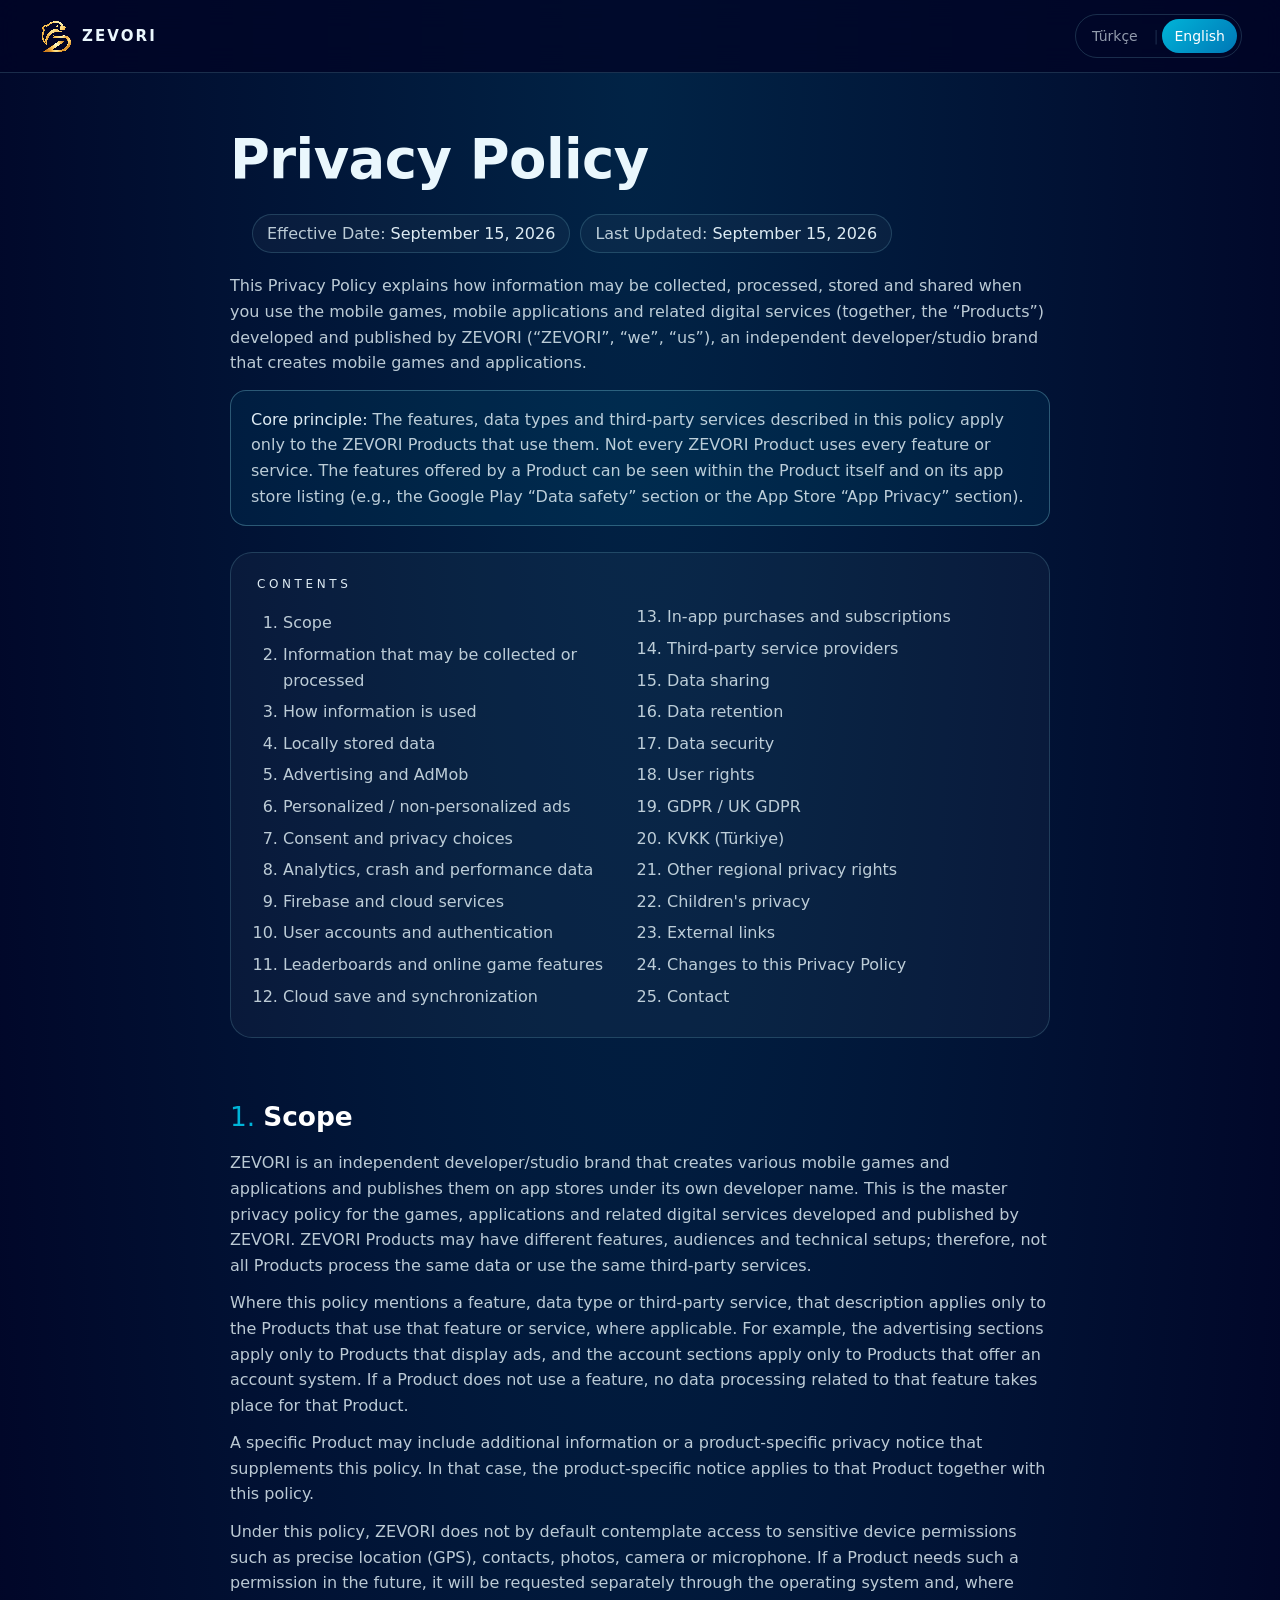
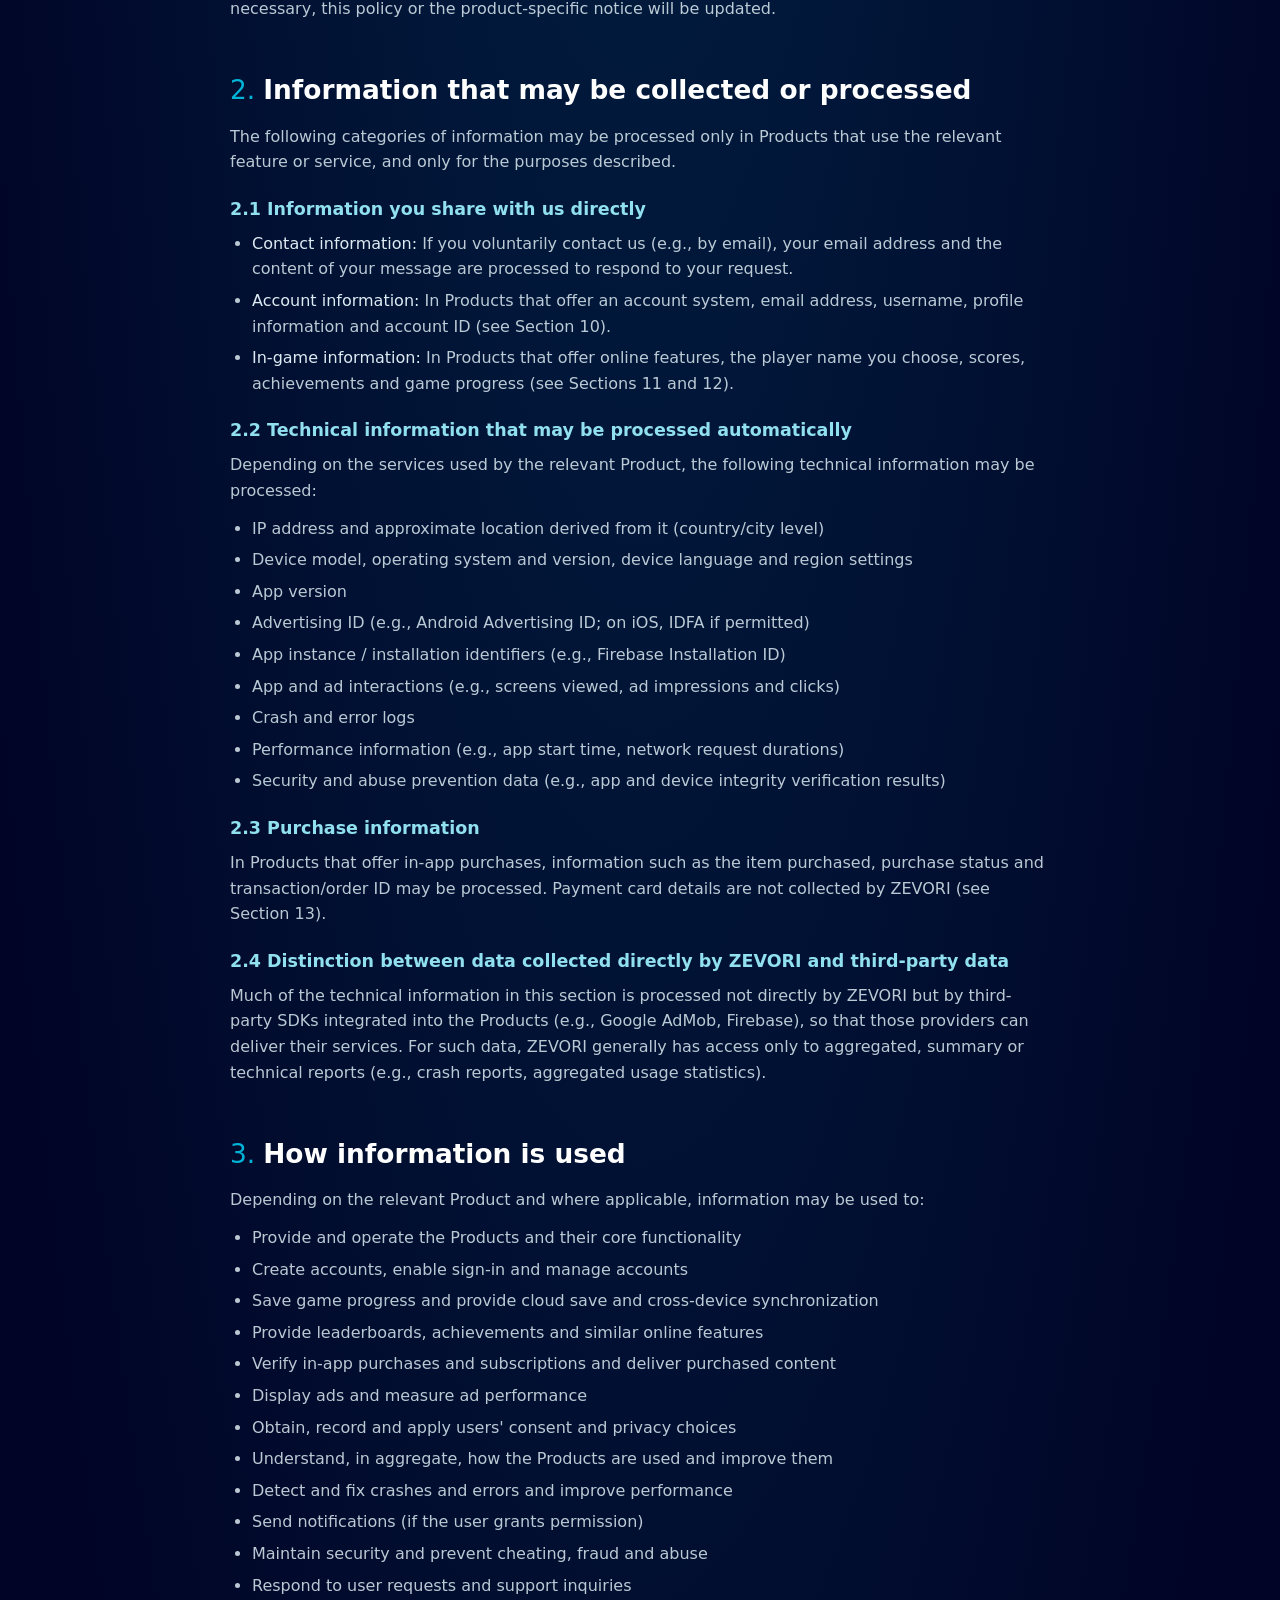
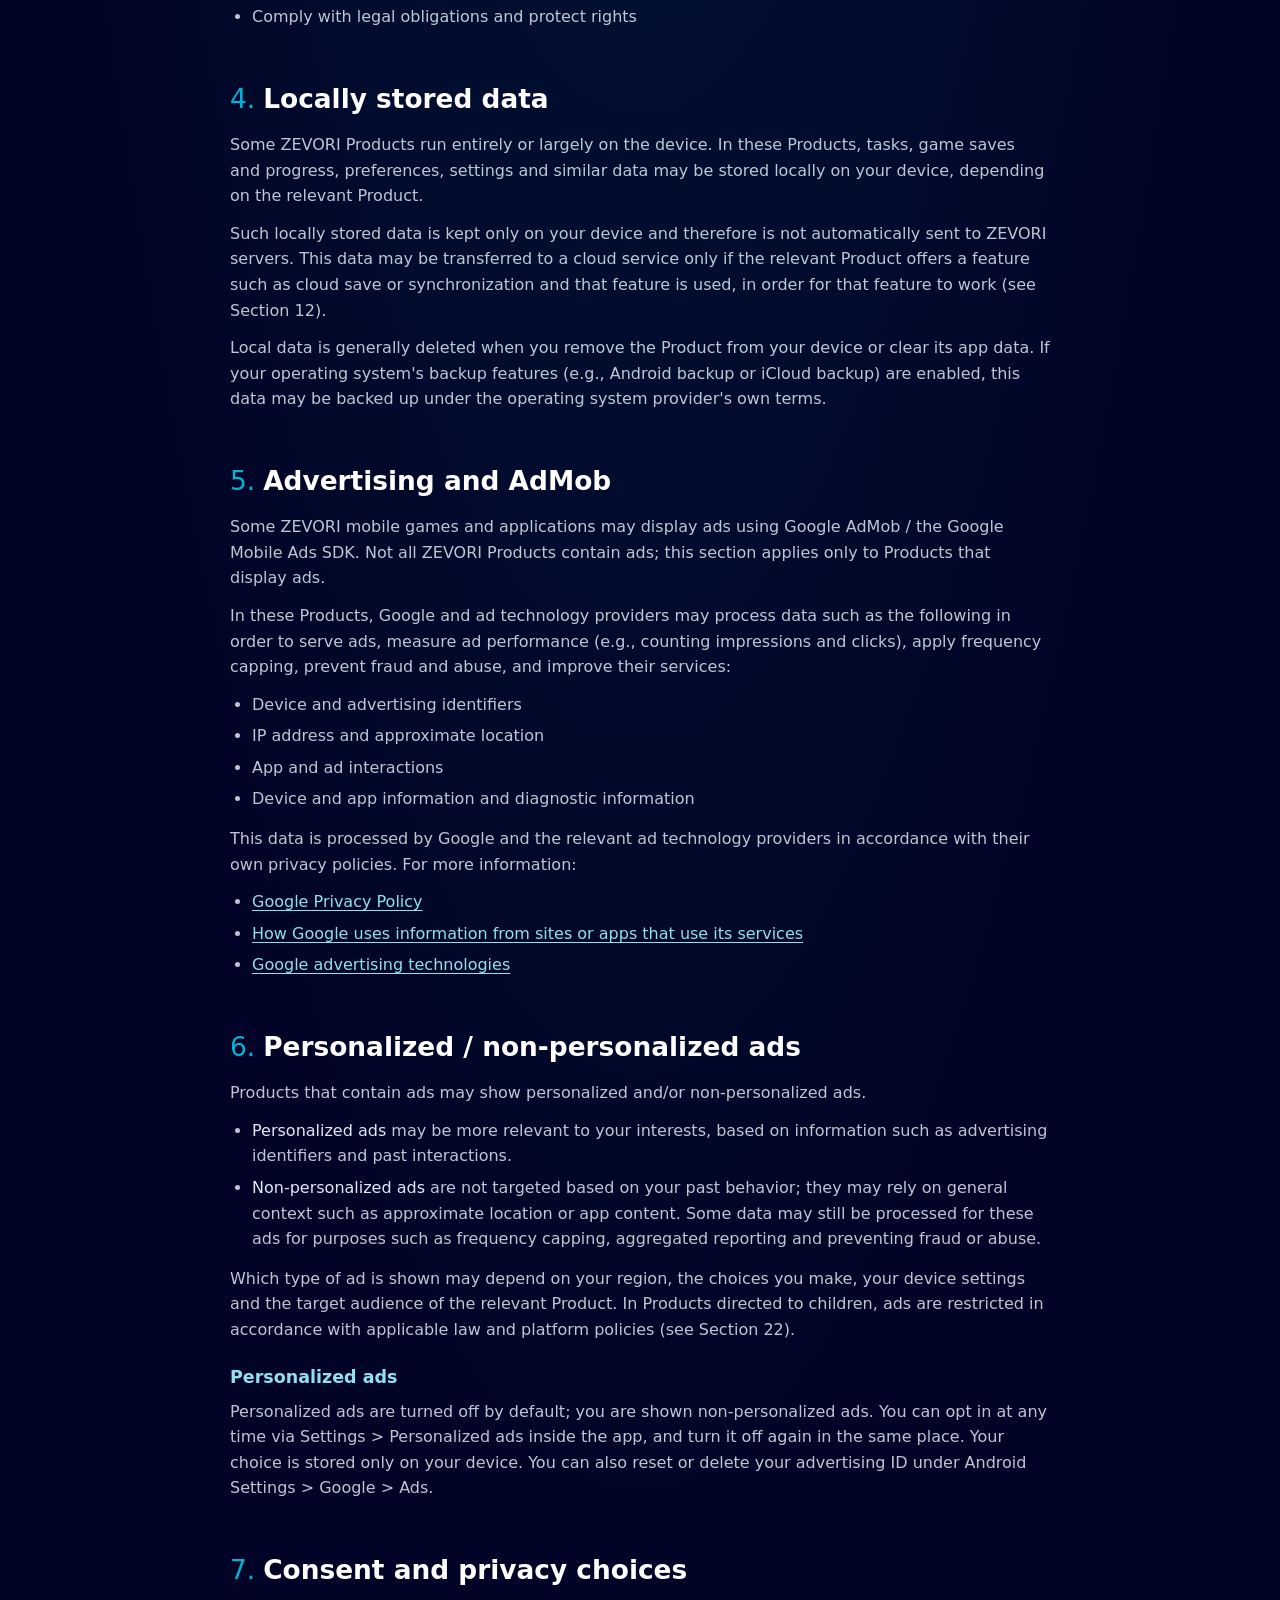
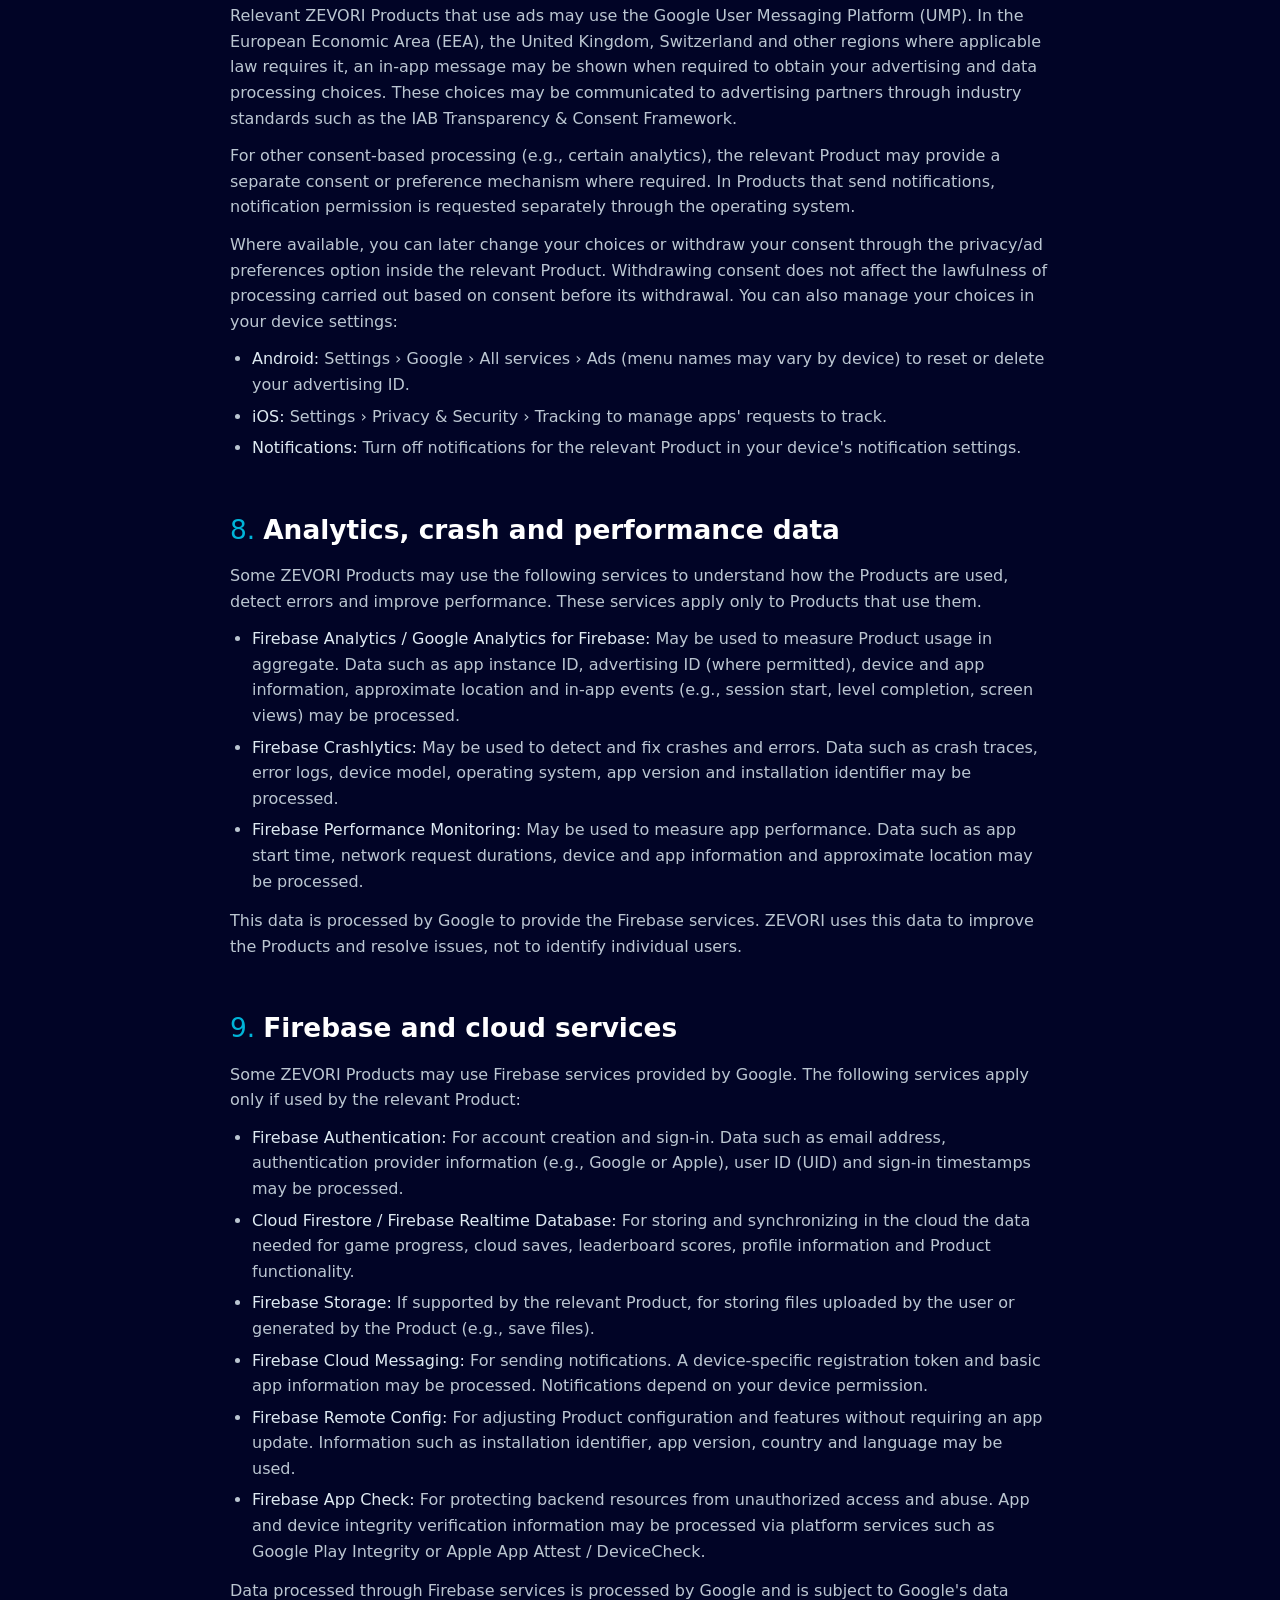
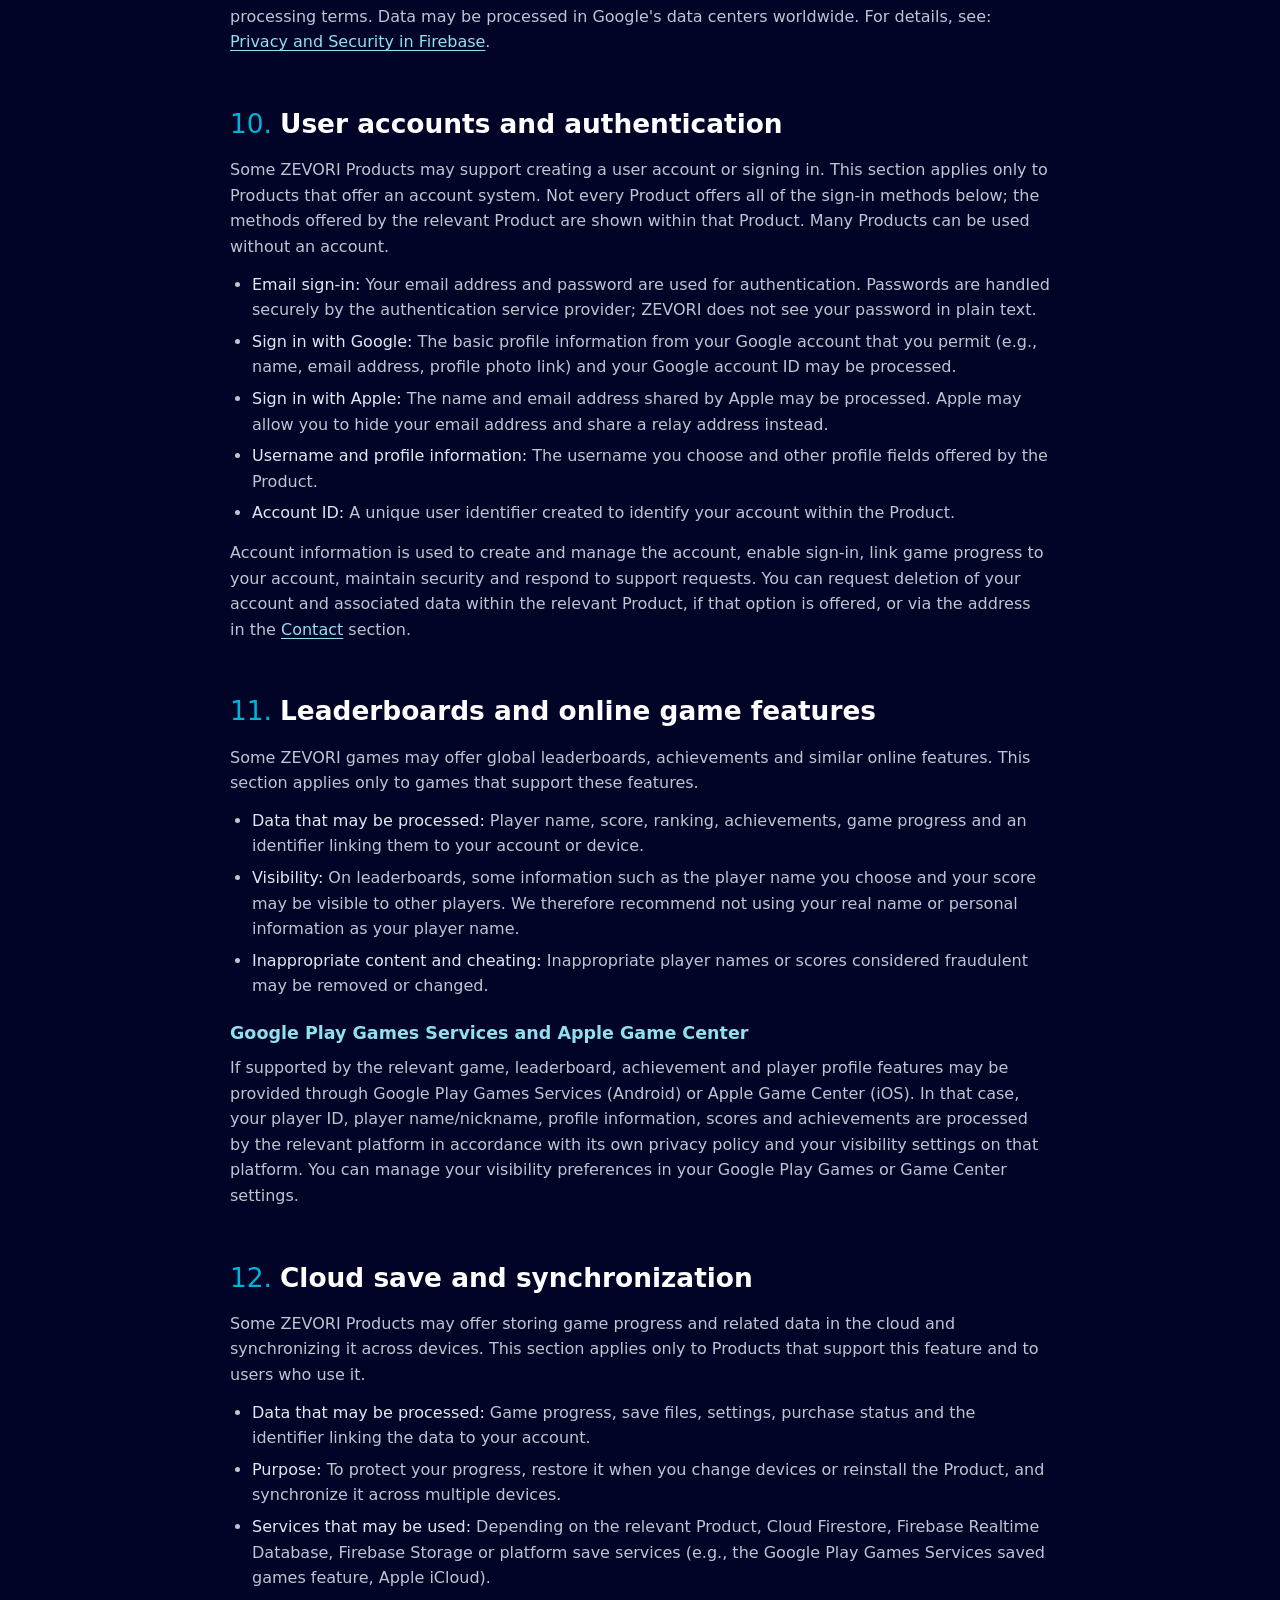
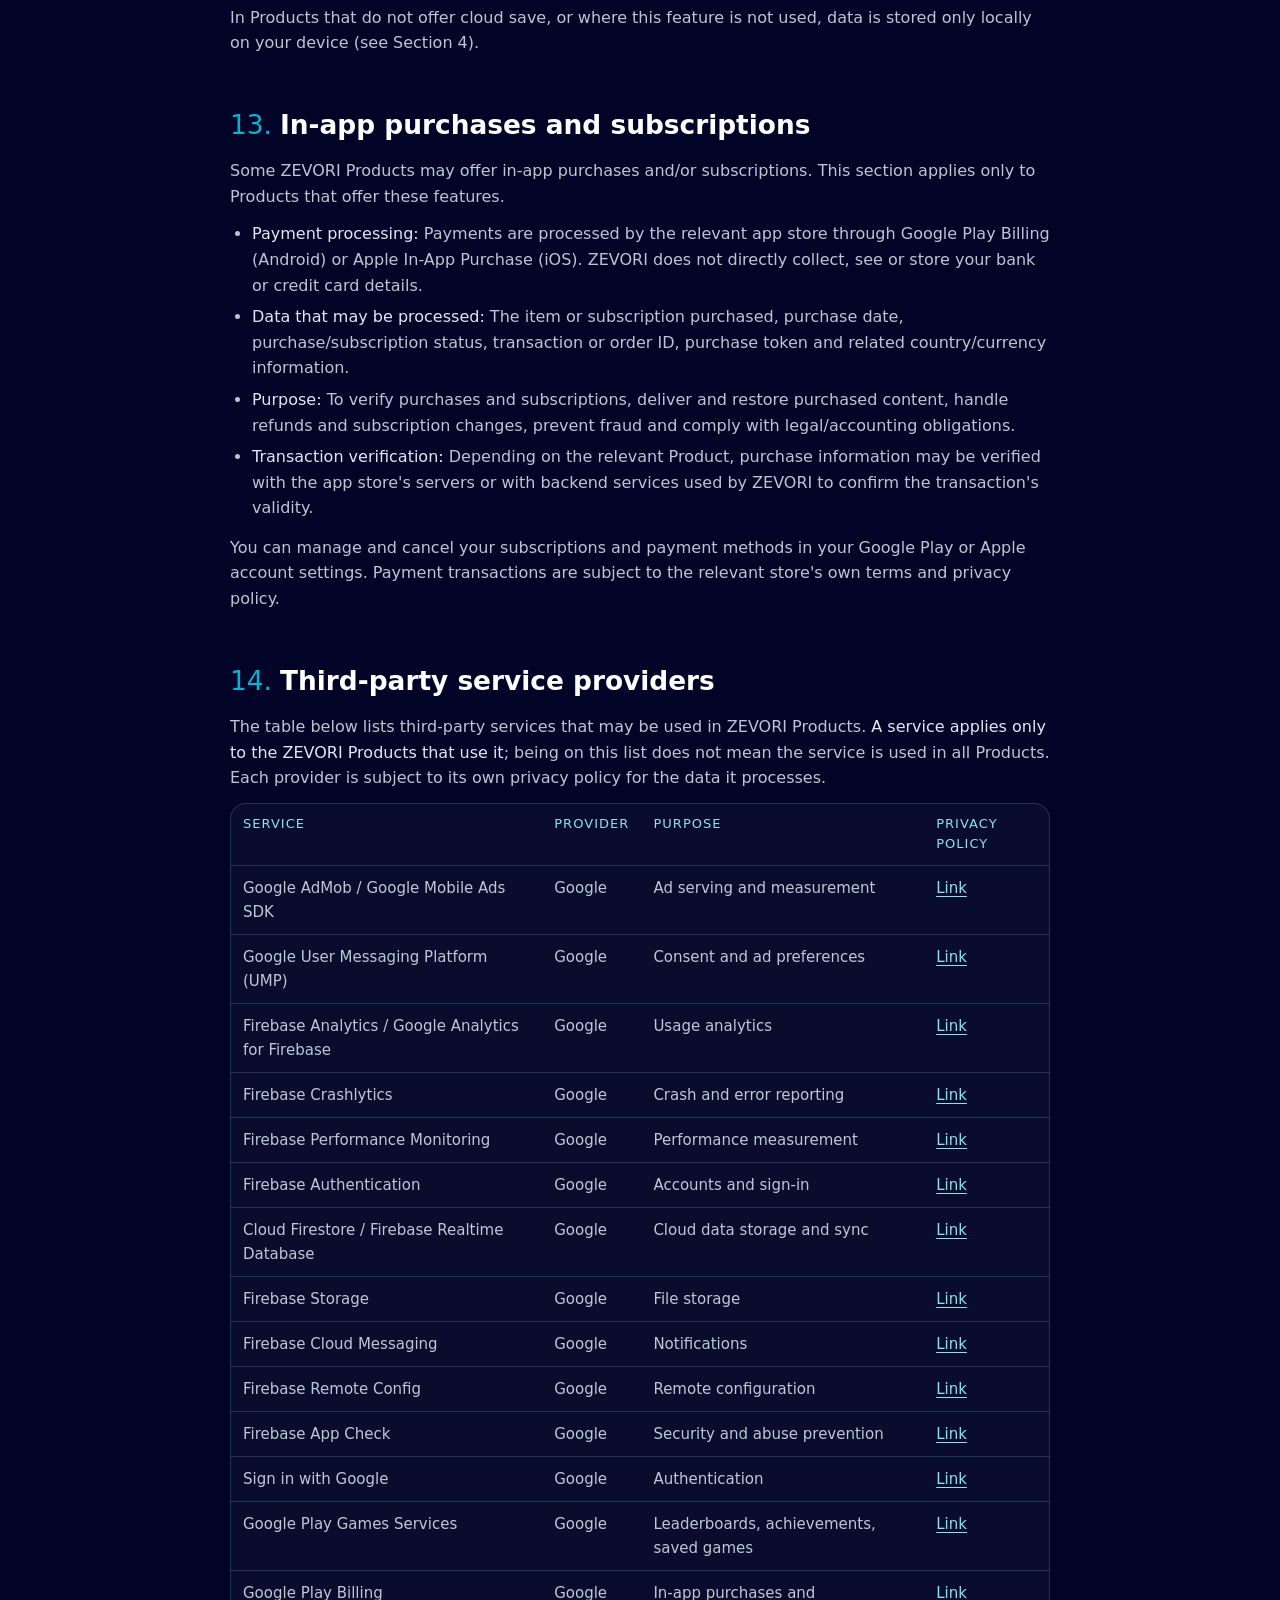
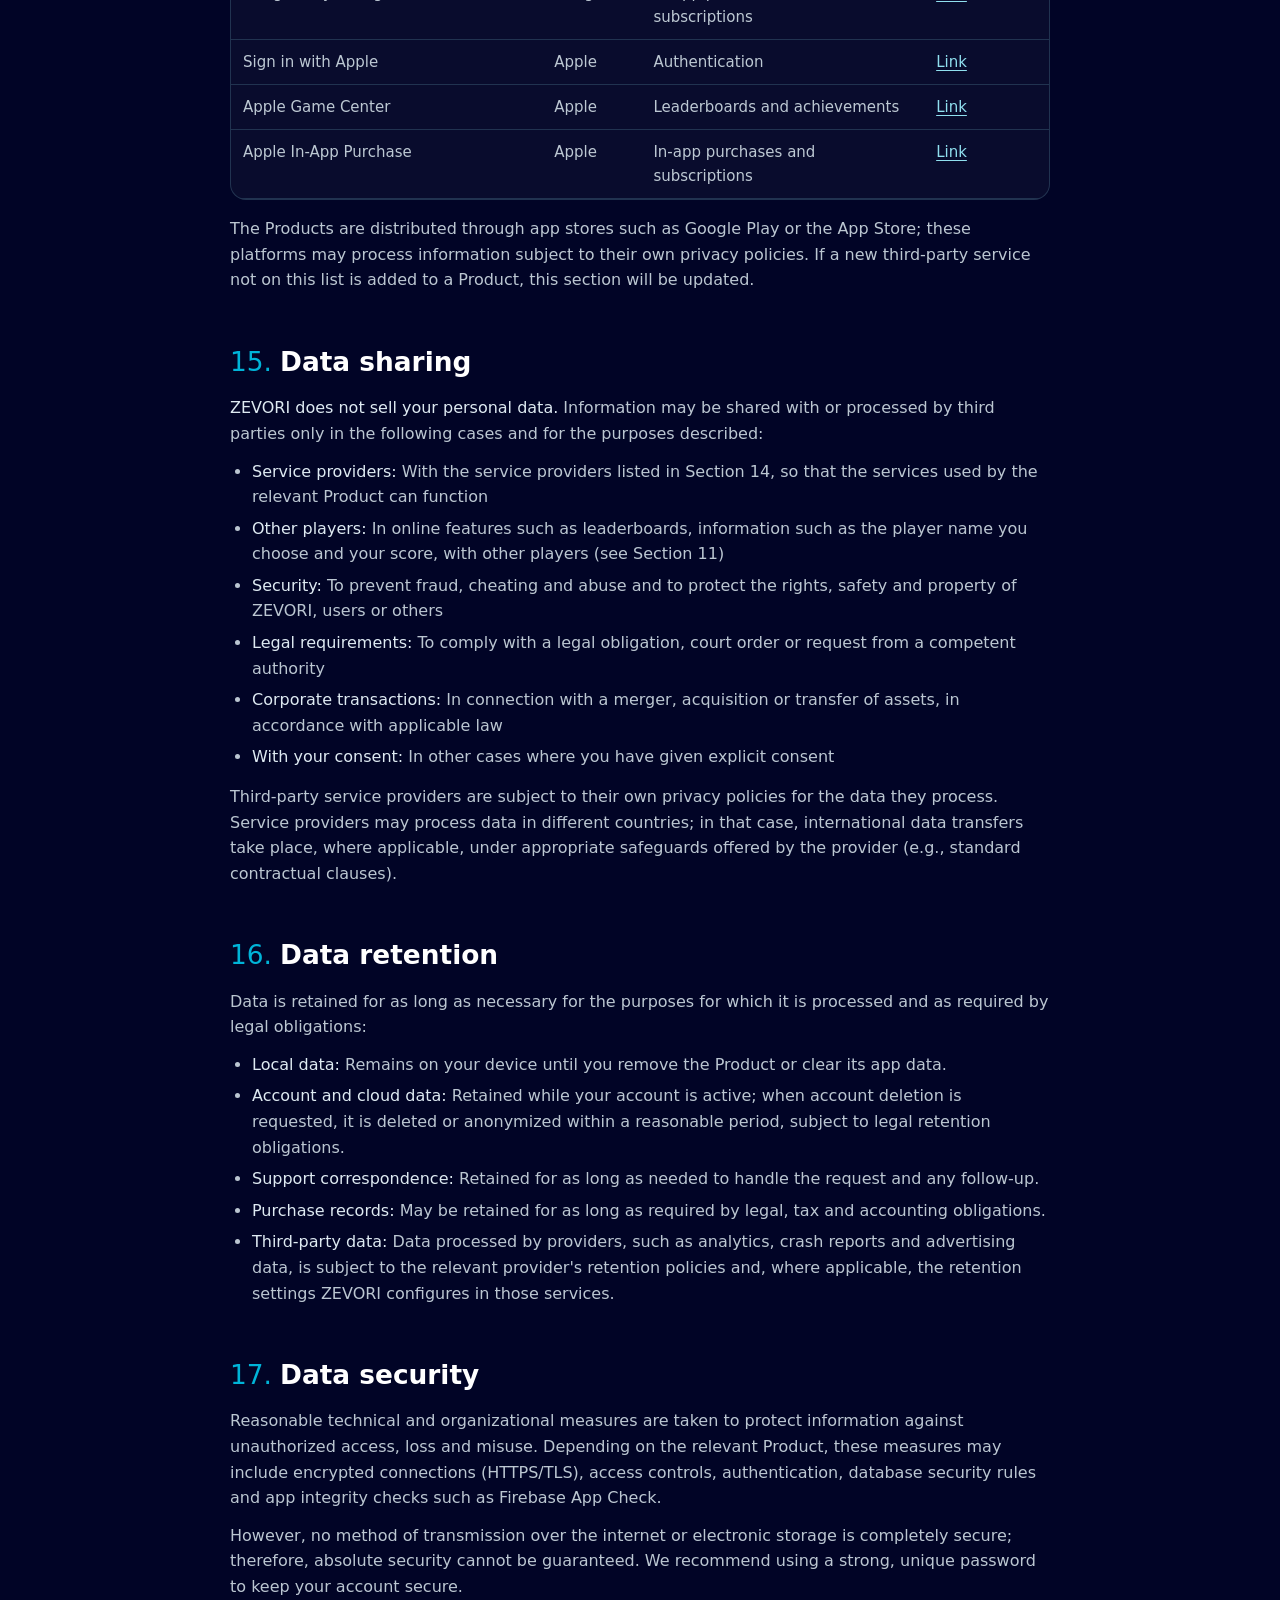
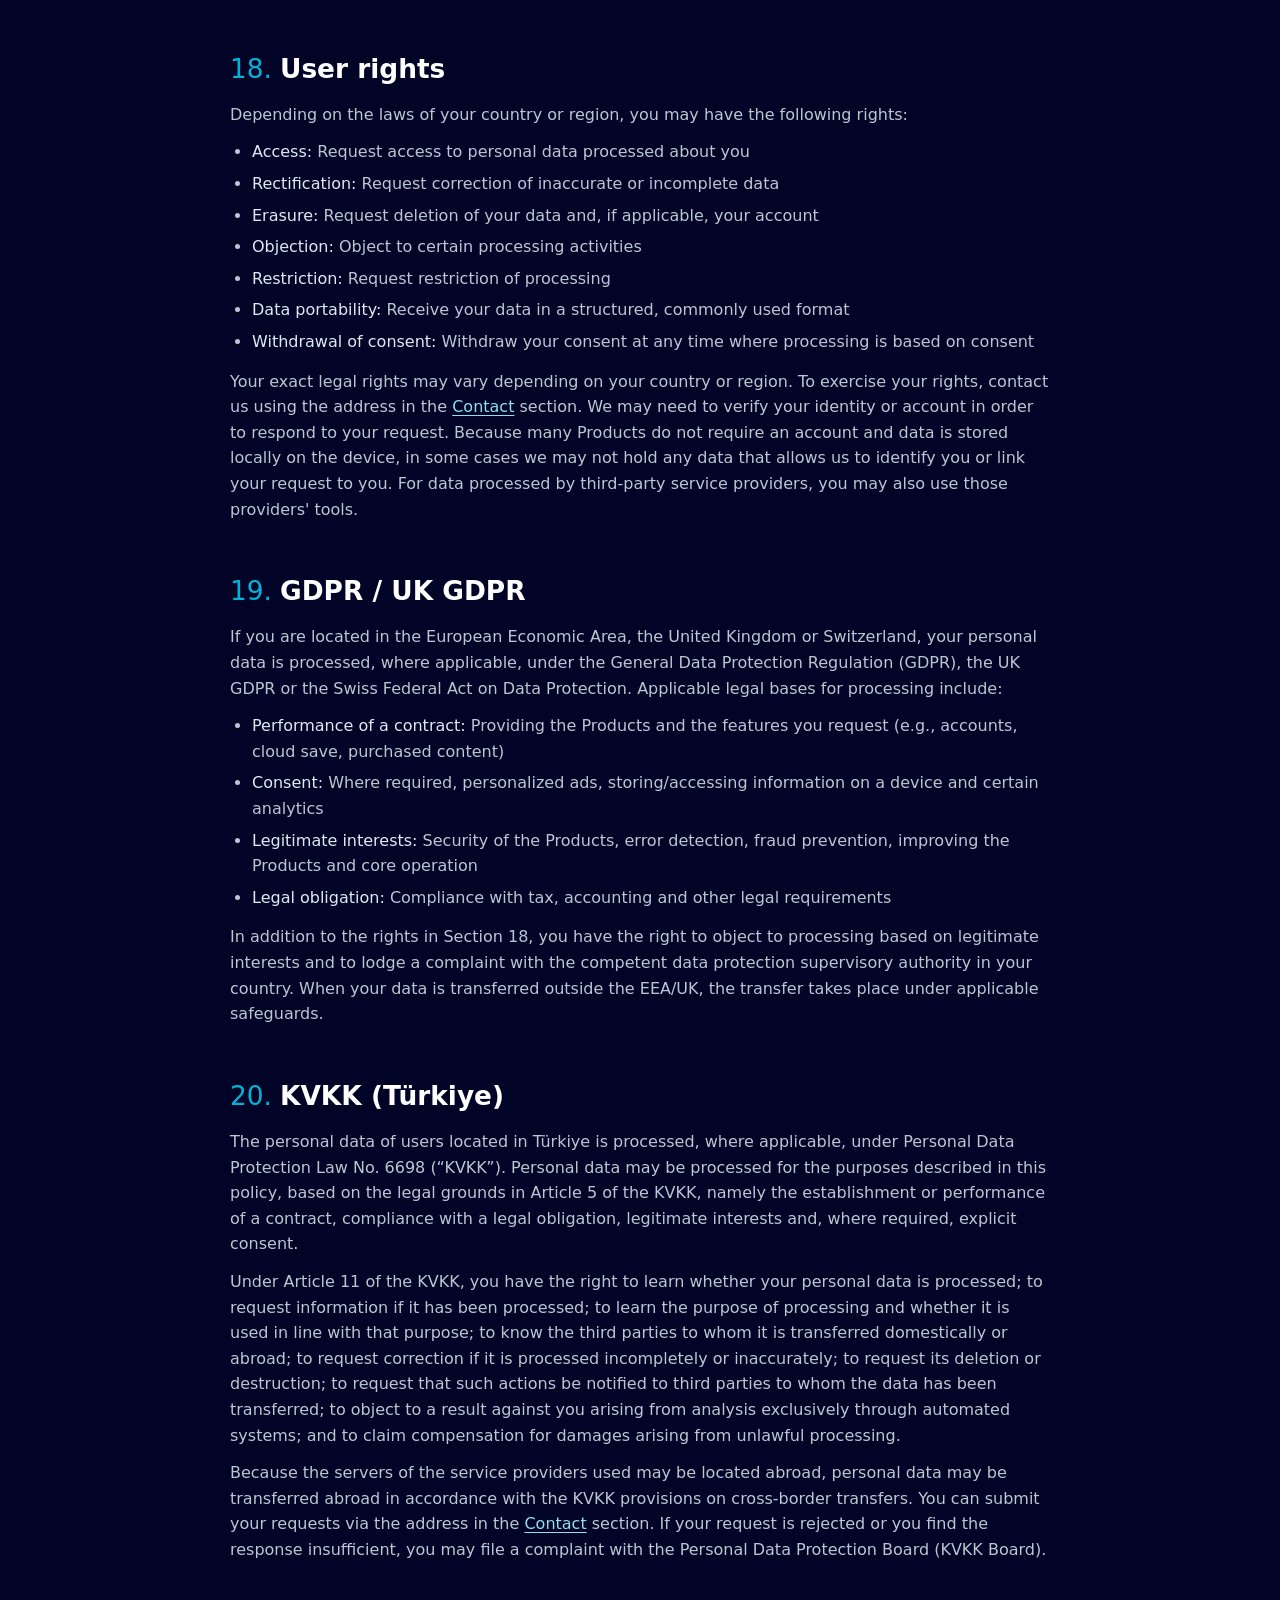
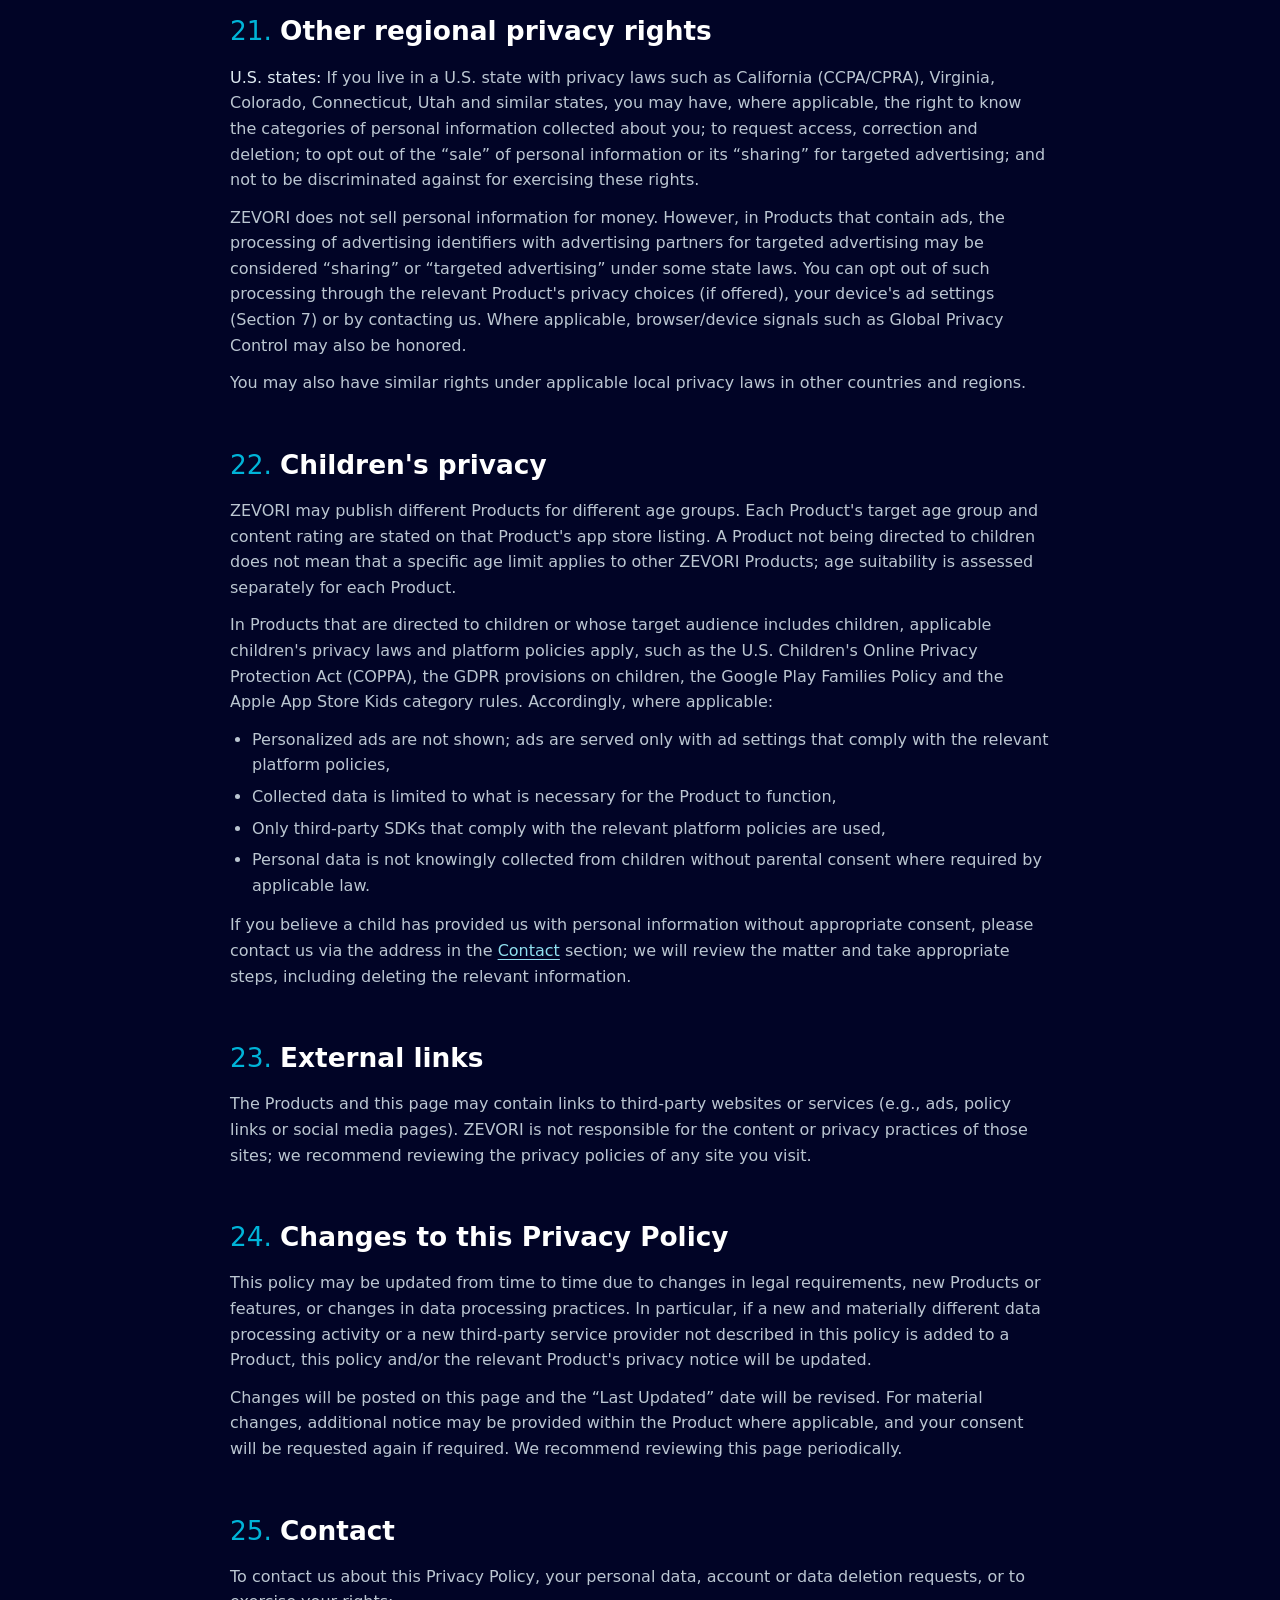
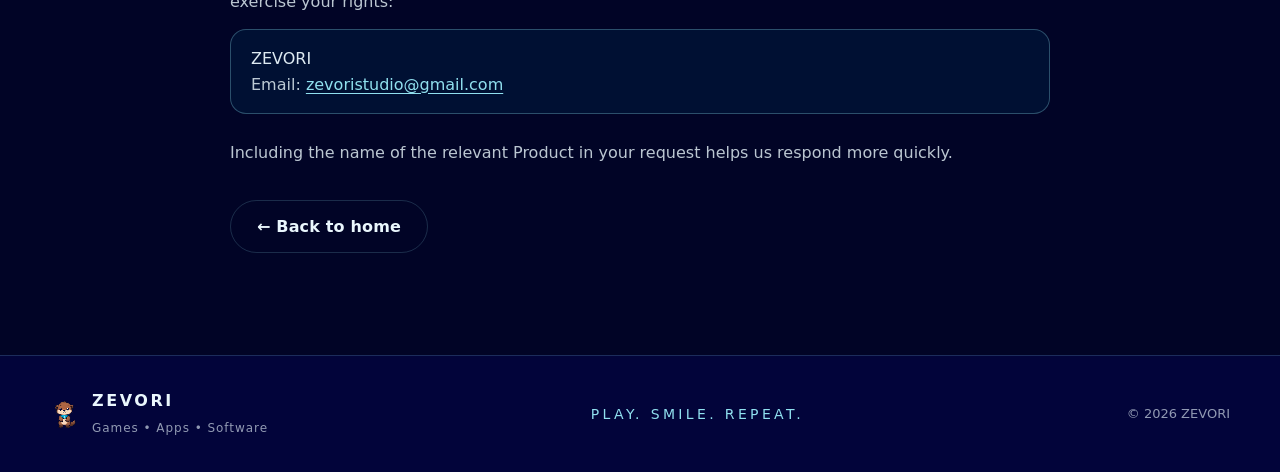
==== commit 5ddea5ac: "Update links and image paths in index.html" ====
--- a/index.html
+++ b/index.html
@@ -7,14 +7,14 @@
 <meta name="description" content="ZEVORI mobil oyunları, mobil uygulamaları ve ilgili dijital hizmetleri için Ana Gizlilik Politikası. Master Privacy Policy for ZEVORI mobile games, apps and related digital services.">
 <meta name="robots" content="index, follow">
 <meta name="theme-color" content="#010426">
-<link rel="icon" href="../assets/logo-84.png">
+<link rel="icon" href="./assets/logo-84.png">
 <meta property="og:title" content="ZEVORI — Gizlilik Politikası / Privacy Policy">
 <meta property="og:description" content="ZEVORI mobil oyunları ve uygulamaları için ana gizlilik politikası.">
-<meta property="og:image" content="../assets/logo-504.png">
+<meta property="og:image" content="./assets/logo-504.png">
 <link rel="preconnect" href="https://fonts.googleapis.com">
 <link rel="preconnect" href="https://fonts.gstatic.com" crossorigin>
 <link href="https://fonts.googleapis.com/css2?family=Fredoka:wght@300;400;500;600;700&display=swap" rel="stylesheet">
-<link rel="stylesheet" href="../styles.css">
+<link rel="stylesheet" href="./styles.css">
 <style>
   .nav{background:rgba(1,4,38,.78);backdrop-filter:blur(14px);border-bottom-color:var(--line)}
   .lang{display:flex;align-items:center;gap:4px;padding:4px;border:1px solid var(--line);border-radius:999px;font-size:14px}
@@ -65,8 +65,8 @@
 <body>
 
 <header class="nav" id="nav">
-  <a class="nav__brand" href="../">
-    <img src="../assets/logo1.png" alt="ZEVORI logo" width="34" height="34" class="px">
+  <a class="nav__brand" href="./">
+    <img src="./assets/logo1.png" alt="ZEVORI logo" width="34" height="34" class="px">
     <span>ZEVORI</span>
   </a>
   <div class="lang" role="group" aria-label="Dil / Language">
@@ -210,6 +210,8 @@
       <li><b>Kişiselleştirilmemiş reklamlar</b>, geçmiş davranışlarınıza göre hedeflenmez; yaklaşık konum veya uygulama içeriği gibi genel bağlama dayanabilir. Bu reklamlarda da sıklık sınırlaması, toplu raporlama ve sahtekârlık/kötüye kullanım önleme gibi amaçlarla bazı veriler işlenebilir.</li>
     </ul>
     <p>Hangi reklam türünün gösterileceği; bulunduğunuz bölgeye, verdiğiniz tercihlere, cihaz ayarlarınıza ve ilgili Ürünün hedef kitlesine bağlı olabilir. Çocuklara yönelik Ürünlerde reklamlar geçerli mevzuat ve platform politikaları doğrultusunda sınırlandırılır (bkz. Bölüm 22).</p>
+    <h3 id="tr-kisisel-tercih">Kişiselleştirilmiş reklam tercihi</h3>
+    <p>Uygulamalarımızda kişiselleştirilmiş reklam varsayılan olarak kapalıdır; bu durumda size genel reklamlar gösterilir. Dilerseniz uygulama içinde Ayarlar &gt; Kişiselleştirilmiş reklam anahtarını açarak ilgi alanlarınıza uygun reklamlar görmeyi seçebilirsiniz. Bu tercihi istediğiniz zaman aynı yerden kapatabilirsiniz; tercihiniz yalnızca cihazınızda saklanır. Ayrıca Android cihazınızda Ayarlar &gt; Google &gt; Reklamlar bölümünden reklam kimliğinizi sıfırlayabilir veya silebilirsiniz.</p>
   </section>
 
   <section id="tr-riza">
@@ -433,7 +435,7 @@
     <p>Talebinizde ilgili Ürünün adını belirtmeniz, talebinizi daha hızlı yanıtlamamıza yardımcı olur.</p>
   </section>
 
-  <p class="back"><a class="btn btn--ghost" href="../">← Ana sayfaya dön</a></p>
+  <p class="back"><a class="btn btn--ghost" href="./">← Ana sayfaya dön</a></p>
 </article>
 
 <!-- ===================== ENGLISH ===================== -->
@@ -568,6 +570,8 @@
       <li><b>Non-personalized ads</b> are not targeted based on your past behavior; they may rely on general context such as approximate location or app content. Some data may still be processed for these ads for purposes such as frequency capping, aggregated reporting and preventing fraud or abuse.</li>
     </ul>
     <p>Which type of ad is shown may depend on your region, the choices you make, your device settings and the target audience of the relevant Product. In Products directed to children, ads are restricted in accordance with applicable law and platform policies (see Section 22).</p>
+    <h3 id="en-personalized-choice">Personalized ads</h3>
+    <p>Personalized ads are turned off by default; you are shown non-personalized ads. You can opt in at any time via Settings &gt; Personalized ads inside the app, and turn it off again in the same place. Your choice is stored only on your device. You can also reset or delete your advertising ID under Android Settings &gt; Google &gt; Ads.</p>
   </section>
 
   <section id="en-consent">
@@ -791,7 +795,7 @@
     <p>Including the name of the relevant Product in your request helps us respond more quickly.</p>
   </section>
 
-  <p class="back"><a class="btn btn--ghost" href="../">← Back to home</a></p>
+  <p class="back"><a class="btn btn--ghost" href="./">← Back to home</a></p>
 </article>
 
 </main>
@@ -799,7 +803,7 @@
 <footer class="foot">
   <div class="wrap foot__inner">
     <div class="foot__brand">
-      <img src="../assets/logo-84.png" alt="" width="30" height="30" class="px">
+      <img src="./assets/logo-84.png" alt="" width="30" height="30" class="px">
       <div><b>ZEVORI</b><small>Games • Apps • Software</small></div>
     </div>
     <p class="foot__slogan">PLAY. SMILE. REPEAT.</p>
--- a/styles.css
+++ b/styles.css
@@ -0,0 +1,462 @@
+/* =========================================================
+   ZEVORI — marka sitesi
+   Renkler: #00B4D8 · #90E0EF · #0077B6 · #03045E · #FF6B6B
+   Font: Fredoka
+   ========================================================= */
+
+:root{
+  --sky:#00B4D8;
+  --turq:#90E0EF;
+  --deep:#0077B6;
+  --night:#03045E;
+  --coral:#FF6B6B;
+
+  --bg:#010426;
+  --bg-2:#03045E;
+  --text:#EAF7FD;
+  --muted:rgba(234,247,253,.62);
+  --line:rgba(144,224,239,.18);
+  --card:rgba(255,255,255,.035);
+
+  --wrap:1180px;
+  --r:22px;
+  --ease:cubic-bezier(.22,1,.36,1);
+}
+
+*{box-sizing:border-box}
+html{scroll-behavior:smooth}
+body{
+  margin:0;
+  background:var(--bg);
+  color:var(--text);
+  font-family:"Fredoka",system-ui,-apple-system,"Segoe UI",sans-serif;
+  font-weight:400;
+  line-height:1.6;
+  -webkit-font-smoothing:antialiased;
+  overflow-x:hidden;
+}
+img{max-width:100%;display:block}
+.px{image-rendering:pixelated;image-rendering:crisp-edges}
+a{color:inherit;text-decoration:none}
+.wrap{width:min(var(--wrap),100% - 40px);margin-inline:auto}
+
+/* ---------- scroll progress ---------- */
+.scroll-progress{position:fixed;inset:0 0 auto 0;height:3px;z-index:120;background:rgba(255,255,255,.05)}
+.scroll-progress span{
+  display:block;height:100%;width:0;
+  background:linear-gradient(90deg,var(--deep),var(--sky),var(--turq),var(--coral));
+  box-shadow:0 0 14px rgba(0,180,216,.7);
+}
+
+/* ---------- nav ---------- */
+.nav{
+  position:fixed;top:0;left:0;right:0;z-index:110;
+  display:flex;align-items:center;justify-content:space-between;gap:20px;
+  padding:14px clamp(16px,4vw,38px);
+  transition:background .4s var(--ease),backdrop-filter .4s,border-color .4s;
+  border-bottom:1px solid transparent;
+}
+.nav.is-stuck{
+  background:rgba(1,4,38,.78);
+  backdrop-filter:blur(14px);
+  border-bottom-color:var(--line);
+}
+.nav__brand{display:flex;align-items:center;gap:10px;font-weight:600;letter-spacing:.14em;font-size:15px}
+.nav__brand img{width:34px;height:34px}
+.nav__links{display:flex;gap:26px;font-size:15px;color:var(--muted)}
+.nav__links a{position:relative;transition:color .25s}
+.nav__links a::after{
+  content:"";position:absolute;left:0;right:100%;bottom:-5px;height:2px;
+  background:var(--sky);transition:right .35s var(--ease);border-radius:2px;
+}
+.nav__links a:hover{color:var(--text)}
+.nav__links a:hover::after{right:0}
+@media(max-width:860px){.nav__links{display:none}}
+
+/* ---------- buttons ---------- */
+.btn{
+  display:inline-flex;align-items:center;gap:8px;
+  padding:13px 26px;border-radius:999px;
+  background:linear-gradient(135deg,var(--sky),var(--deep));
+  color:#fff;font-weight:600;font-size:16px;letter-spacing:.01em;
+  border:0;cursor:pointer;
+  box-shadow:0 10px 30px -10px rgba(0,180,216,.75);
+  transition:transform .3s var(--ease),box-shadow .3s var(--ease),filter .3s;
+}
+.btn:hover{transform:translateY(-3px);box-shadow:0 18px 40px -12px rgba(0,180,216,.9);filter:brightness(1.06)}
+.btn--sm{padding:9px 18px;font-size:14px}
+.btn--ghost{background:transparent;border:1.5px solid var(--line);color:var(--text);box-shadow:none}
+.btn--ghost:hover{border-color:var(--turq);background:rgba(144,224,239,.08);box-shadow:none}
+.btn--coral{background:linear-gradient(135deg,#FF8B8B,var(--coral));box-shadow:0 10px 30px -10px rgba(255,107,107,.8)}
+.btn--coral:hover{box-shadow:0 18px 40px -12px rgba(255,107,107,.9)}
+
+/* ---------- reveal animations ---------- */
+[data-anim]{opacity:0;transform:translateY(38px);transition:opacity .9s var(--ease) var(--d,0s),transform .9s var(--ease) var(--d,0s)}
+[data-anim].in{opacity:1;transform:none}
+
+/* =========================================================
+   HERO
+   ========================================================= */
+.hero{
+  position:relative;min-height:100svh;
+  display:grid;place-items:center;
+  padding:120px 20px 80px;
+  overflow:hidden;
+  background:
+    radial-gradient(120% 80% at 50% -10%,rgba(0,180,216,.28),transparent 60%),
+    radial-gradient(80% 60% at 80% 110%,rgba(0,119,182,.35),transparent 65%),
+    var(--bg);
+}
+.hero__bg{position:absolute;inset:0;pointer-events:none}
+.blob{position:absolute;border-radius:50%;filter:blur(90px);opacity:.5}
+.blob--1{width:46vw;height:46vw;left:-10vw;top:5vh;background:radial-gradient(circle,var(--deep),transparent 70%)}
+.blob--2{width:38vw;height:38vw;right:-8vw;bottom:-6vh;background:radial-gradient(circle,var(--sky),transparent 70%)}
+.bubbles span{
+  position:absolute;bottom:-40px;left:var(--x);
+  width:var(--s);height:var(--s);border-radius:50%;
+  border:1px solid rgba(144,224,239,.55);
+  background:rgba(144,224,239,.08);
+  animation:rise var(--dur) linear var(--t) infinite;
+}
+@keyframes rise{
+  0%{transform:translateY(0) translateX(0);opacity:0}
+  10%{opacity:.9}
+  50%{transform:translateY(-52vh) translateX(14px)}
+  100%{transform:translateY(-105vh) translateX(-10px);opacity:0}
+}
+
+.hero__inner{position:relative;text-align:center;max-width:1000px}
+.hero__kicker{
+  margin:0 0 10px;font-size:clamp(11px,1.4vw,14px);
+  letter-spacing:.42em;text-transform:uppercase;color:var(--turq);
+}
+.hero__title{
+  margin:0;font-weight:700;line-height:.86;
+  font-size:clamp(4.2rem,17vw,15rem);
+  letter-spacing:-.02em;
+  background:linear-gradient(180deg,#fff 20%,var(--turq) 70%,var(--sky));
+  -webkit-background-clip:text;background-clip:text;color:transparent;
+  filter:drop-shadow(0 14px 50px rgba(0,180,216,.45));
+}
+.hero__title span{display:inline-block;opacity:0;transform:translateY(.5em) rotate(6deg);animation:letterIn .9s var(--ease) forwards var(--d)}
+@keyframes letterIn{to{opacity:1;transform:none}}
+.hero__tag{
+  margin:6px 0 0;font-size:clamp(14px,2vw,20px);
+  letter-spacing:.3em;text-transform:uppercase;color:var(--muted);
+}
+.hero__tag i,.h2 i{font-style:normal;color:var(--coral)}
+
+.hero__mascot{position:relative;margin:22px auto 6px;width:clamp(180px,26vw,300px)}
+.hero__mascot img{width:100%;height:auto;animation:bob 4.5s ease-in-out infinite}
+@keyframes bob{0%,100%{transform:translateY(0)}50%{transform:translateY(-12px)}}
+.hero__shadow{
+  width:56%;height:16px;margin:-6px auto 0;border-radius:50%;
+  background:radial-gradient(ellipse,rgba(0,180,216,.55),transparent 70%);
+  filter:blur(5px);animation:shadowPulse 4.5s ease-in-out infinite;
+}
+@keyframes shadowPulse{0%,100%{transform:scaleX(1);opacity:.75}50%{transform:scaleX(.86);opacity:.5}}
+
+.hero__slogan{margin:8px 0 26px;display:flex;gap:14px;justify-content:center;flex-wrap:wrap}
+.hero__slogan b{
+  font-size:clamp(15px,2.4vw,24px);font-weight:600;letter-spacing:.08em;
+  padding:6px 16px;border-radius:999px;border:1px solid var(--line);
+  background:rgba(144,224,239,.06);
+}
+.hero__slogan b:nth-child(2){color:var(--turq)}
+.hero__slogan b:nth-child(3){color:var(--coral);border-color:rgba(255,107,107,.35);background:rgba(255,107,107,.07)}
+.hero__cta{display:flex;gap:14px;justify-content:center;flex-wrap:wrap}
+
+.hero__scroll{
+  position:absolute;bottom:26px;left:50%;transform:translateX(-50%);
+  font-size:12px;letter-spacing:.3em;text-transform:uppercase;color:var(--muted);
+  display:flex;align-items:center;gap:10px;
+}
+.hero__scroll span{
+  width:22px;height:36px;border:1.5px solid var(--line);border-radius:14px;position:relative;
+}
+.hero__scroll span::after{
+  content:"";position:absolute;left:50%;top:7px;width:4px;height:8px;border-radius:2px;
+  background:var(--turq);transform:translateX(-50%);animation:wheel 1.8s ease-in-out infinite;
+}
+@keyframes wheel{0%{opacity:0;transform:translate(-50%,0)}30%{opacity:1}100%{opacity:0;transform:translate(-50%,13px)}}
+
+/* =========================================================
+   MARQUEE
+   ========================================================= */
+.marquee{
+  overflow:hidden;padding:18px 0;
+  border-block:1px solid var(--line);
+  background:linear-gradient(90deg,rgba(0,119,182,.25),rgba(0,180,216,.12),rgba(255,107,107,.12));
+}
+.marquee__track{display:flex;width:max-content;animation:slide 26s linear infinite}
+.marquee__track span{
+  font-size:clamp(20px,3.4vw,38px);font-weight:600;letter-spacing:.14em;
+  white-space:nowrap;padding-right:24px;color:rgba(234,247,253,.9);
+}
+.marquee__track i{font-style:normal;opacity:.85}
+@keyframes slide{to{transform:translateX(-50%)}}
+.marquee:hover .marquee__track{animation-play-state:paused}
+
+/* =========================================================
+   GENEL BÖLÜM
+   ========================================================= */
+.section{padding:clamp(90px,14vh,160px) 0;position:relative}
+.section--light{
+  background:linear-gradient(180deg,#F4FCFF,#E4F7FD);
+  color:var(--night);
+}
+.eyebrow{
+  font-size:12px;letter-spacing:.36em;text-transform:uppercase;
+  color:var(--turq);margin:0 0 16px;
+}
+.eyebrow--dark{color:var(--deep)}
+.h2{
+  font-size:clamp(2rem,5.2vw,3.6rem);font-weight:600;line-height:1.12;
+  margin:0 0 46px;letter-spacing:-.01em;max-width:16ch;
+}
+.h2--dark{color:var(--night);max-width:20ch}
+.grad{background:linear-gradient(90deg,var(--sky),var(--turq));-webkit-background-clip:text;background-clip:text;color:transparent}
+.lead{color:rgba(3,4,94,.6);margin:-30px 0 0;font-size:17px}
+
+/* ---------- 01 stüdyo ---------- */
+.bigtext{
+  font-size:clamp(1.5rem,4.2vw,3.05rem);
+  line-height:1.28;font-weight:400;margin:0 0 60px;max-width:20ch;
+}
+.bigtext span{transition:color .5s var(--ease),opacity .5s var(--ease);color:rgba(234,247,253,.16)}
+.bigtext span.lit{color:var(--text)}
+.studio__grid{display:grid;grid-template-columns:repeat(auto-fit,minmax(230px,1fr));gap:20px}
+.mini{
+  padding:26px 24px;border-radius:var(--r);
+  border:1px solid var(--line);background:var(--card);
+  transition:transform .4s var(--ease),border-color .4s,background .4s;
+}
+.mini:hover{transform:translateY(-6px);border-color:rgba(144,224,239,.45);background:rgba(144,224,239,.06)}
+.mini h3{margin:0 0 6px;font-size:19px;font-weight:600;color:var(--turq)}
+.mini p{margin:0;color:var(--muted);font-size:15.5px}
+
+/* ---------- 02 sticky felsefe ---------- */
+.steps{height:340vh;position:relative}
+.steps__inner{position:sticky;top:0;height:100svh;display:grid;place-items:center;overflow:hidden}
+.steps__inner::before{
+  content:"";position:absolute;inset:0;
+  background:radial-gradient(70% 60% at 20% 50%,rgba(0,119,182,.3),transparent 70%);
+  pointer-events:none;
+}
+.steps__wrap{
+  position:relative;display:grid;grid-template-columns:1fr 1fr;gap:60px;align-items:center;width:min(var(--wrap),100% - 40px);
+}
+.steps__title{display:flex;flex-direction:column;gap:2px;margin:0 0 28px;font-weight:700;line-height:1}
+.step-word{
+  font-size:clamp(2.4rem,6.4vw,5.2rem);letter-spacing:-.02em;
+  color:rgba(234,247,253,.14);transition:color .5s var(--ease),transform .5s var(--ease);
+  transform-origin:left center;
+}
+.step-word.on{color:var(--turq);transform:translateX(10px)}
+.step-word[data-step="2"].on{color:var(--coral)}
+.steps__bar{height:4px;border-radius:4px;background:rgba(255,255,255,.08);overflow:hidden;max-width:340px}
+.steps__bar span{display:block;height:100%;width:0;background:linear-gradient(90deg,var(--sky),var(--coral));border-radius:4px}
+
+.steps__right{position:relative;min-height:290px}
+.step{
+  position:absolute;inset:0;
+  padding:34px 32px;border-radius:26px;
+  border:1px solid var(--line);background:rgba(2,6,60,.6);
+  backdrop-filter:blur(8px);
+  opacity:0;transform:translateY(34px) scale(.97);
+  transition:opacity .55s var(--ease),transform .55s var(--ease);
+  pointer-events:none;
+}
+.step.on{opacity:1;transform:none;pointer-events:auto}
+.step__num{
+  display:inline-block;font-size:13px;letter-spacing:.28em;color:var(--sky);
+  border:1px solid var(--line);border-radius:999px;padding:4px 12px;margin-bottom:14px;
+}
+.step h3{margin:0 0 10px;font-size:clamp(1.5rem,3vw,2.1rem);font-weight:600}
+.step p{margin:0;color:var(--muted);font-size:17px}
+@media(max-width:860px){
+  .steps{height:300vh}
+  .steps__wrap{grid-template-columns:1fr;gap:28px}
+  .steps__right{min-height:330px}
+}
+
+/* ---------- 03 üretim ---------- */
+.cards{display:grid;grid-template-columns:repeat(auto-fit,minmax(270px,1fr));gap:22px}
+.card{
+  position:relative;padding:32px 28px 26px;border-radius:var(--r);
+  border:1px solid var(--line);
+  background:linear-gradient(160deg,rgba(255,255,255,.06),rgba(255,255,255,.02));
+  overflow:hidden;transform-style:preserve-3d;
+  transition:border-color .4s,box-shadow .4s;
+}
+.card::before{
+  content:"";position:absolute;inset:0;opacity:0;transition:opacity .45s;
+  background:radial-gradient(60% 60% at 50% 0%,rgba(0,180,216,.22),transparent 70%);
+}
+.card:hover{border-color:rgba(144,224,239,.45);box-shadow:0 30px 60px -30px rgba(0,180,216,.6)}
+.card:hover::before{opacity:1}
+.card__ico{
+  width:56px;height:56px;border-radius:16px;display:grid;place-items:center;margin-bottom:18px;
+  background:linear-gradient(135deg,rgba(0,180,216,.25),rgba(0,119,182,.15));
+  border:1px solid var(--line);color:var(--turq);
+}
+.card__ico svg{width:28px;height:28px}
+.card h3{margin:0 0 8px;font-size:22px;font-weight:600;position:relative}
+.card p{margin:0 0 18px;color:var(--muted);font-size:15.5px;position:relative}
+.card__tag{
+  font-size:12px;letter-spacing:.2em;text-transform:uppercase;color:var(--sky);
+  border:1px solid var(--line);border-radius:999px;padding:4px 12px;position:relative;
+}
+
+.brandtree{margin-top:70px;text-align:center}
+.brandtree__root{
+  display:inline-flex;flex-direction:column;align-items:center;gap:2px;
+  padding:16px 34px;border-radius:18px;font-size:26px;font-weight:600;letter-spacing:.16em;
+  border:1px solid rgba(144,224,239,.4);background:rgba(0,180,216,.1);
+}
+.brandtree__root small{font-size:11px;letter-spacing:.18em;text-transform:uppercase;color:var(--muted);font-weight:400}
+.brandtree__line{width:1px;height:44px;margin:0 auto;background:linear-gradient(var(--sky),transparent)}
+.brandtree__kids{display:flex;gap:12px;justify-content:center;flex-wrap:wrap}
+.brandtree__kids span{
+  padding:10px 20px;border-radius:12px;font-size:15px;color:var(--muted);
+  border:1px dashed rgba(144,224,239,.28);background:rgba(255,255,255,.02);
+  transition:transform .35s var(--ease),color .35s,border-color .35s;
+}
+.brandtree__kids span:hover{transform:translateY(-4px);color:var(--text);border-color:var(--coral)}
+.brandtree__note{max-width:56ch;margin:24px auto 0;color:var(--muted);font-size:15.5px}
+
+/* ---------- 04 kimlik (açık tema) ---------- */
+.identity .h2{margin-bottom:14px}
+.palette{position:relative;margin:60px 0 70px}
+.palette__inner{position:sticky;top:0;height:100svh;display:flex;align-items:center;overflow:hidden}
+.palette__track{display:flex;gap:22px;padding-inline:clamp(20px,6vw,90px);will-change:transform}
+.swatch{
+  flex:0 0 auto;width:min(300px,72vw);
+  display:flex;flex-direction:column;align-items:flex-start;gap:4px;text-align:left;
+  padding:20px;border-radius:26px;cursor:pointer;
+  background:#fff;border:1px solid rgba(3,4,94,.08);
+  box-shadow:0 26px 50px -34px rgba(3,4,94,.55);
+  font-family:inherit;color:var(--night);
+  transition:transform .4s var(--ease),box-shadow .4s var(--ease);
+}
+.swatch:hover{transform:translateY(-8px);box-shadow:0 34px 60px -30px rgba(3,4,94,.55)}
+.swatch__chip{
+  width:100%;height:170px;border-radius:18px;background:var(--c);margin-bottom:14px;
+  box-shadow:inset 0 0 0 1px rgba(0,0,0,.06);
+}
+.swatch b{font-size:21px;font-weight:600}
+.swatch__use{font-size:13px;letter-spacing:.16em;text-transform:uppercase;color:rgba(3,4,94,.5)}
+.swatch code{
+  margin-top:8px;font-family:"Fredoka",monospace;font-size:15px;letter-spacing:.1em;
+  padding:6px 12px;border-radius:10px;background:rgba(3,4,94,.06);
+}
+.swatch--note{
+  background:transparent;box-shadow:none;border:1px dashed rgba(3,4,94,.2);
+  justify-content:center;cursor:default;
+}
+.swatch--note:hover{transform:none}
+.swatch--note p{margin:0;font-size:16.5px;color:rgba(3,4,94,.72)}
+
+.identity__grid{display:grid;grid-template-columns:repeat(auto-fit,minmax(260px,1fr));gap:22px}
+.panel{
+  padding:28px;border-radius:26px;background:#fff;
+  border:1px solid rgba(3,4,94,.07);box-shadow:0 26px 50px -38px rgba(3,4,94,.5);
+  transition:transform .4s var(--ease),box-shadow .4s var(--ease);
+}
+.panel:hover{transform:translateY(-6px);box-shadow:0 34px 60px -34px rgba(3,4,94,.5)}
+.panel__label{
+  font-size:11px;letter-spacing:.3em;text-transform:uppercase;color:var(--deep);
+}
+.panel h3{margin:16px 0 6px;font-size:20px;font-weight:600;color:var(--night)}
+.panel p{margin:0;font-size:15.5px;color:rgba(3,4,94,.66)}
+.panel__art{
+  margin-top:14px;height:170px;display:grid;place-items:center;border-radius:18px;
+  background:linear-gradient(160deg,#E9F8FE,#D3EEF9);
+}
+.panel__art img{height:130px;width:auto}
+.panel__art--logo img{height:84px;width:84px}
+.typo{
+  margin-top:10px;font-size:96px;line-height:1;font-weight:600;
+  background:linear-gradient(135deg,var(--sky),var(--deep));
+  -webkit-background-clip:text;background-clip:text;color:transparent;
+}
+.typo__weights{display:flex;flex-wrap:wrap;gap:8px;margin-top:14px}
+.typo__weights span{
+  font-size:13px;padding:5px 11px;border-radius:999px;
+  background:rgba(0,180,216,.1);color:var(--deep);
+}
+.panel--slogan{background:linear-gradient(140deg,var(--night),#0A1178);color:#fff}
+.panel--slogan .panel__label{color:var(--turq)}
+.panel--slogan p{color:rgba(255,255,255,.7)}
+.slogan3{display:flex;flex-direction:column;margin:14px 0 16px}
+.slogan3 em{
+  font-style:normal;font-weight:700;font-size:clamp(1.6rem,3.4vw,2.3rem);line-height:1.05;letter-spacing:-.01em;
+}
+.slogan3 em:nth-child(1){color:#fff}
+.slogan3 em:nth-child(2){color:var(--turq)}
+.slogan3 em:nth-child(3){color:var(--coral)}
+
+/* ---------- 05 maskot ---------- */
+.mascot{background:radial-gradient(80% 60% at 50% 0%,rgba(0,119,182,.28),transparent 65%)}
+.gifs{display:grid;grid-template-columns:repeat(auto-fit,minmax(250px,1fr));gap:22px}
+.gif{
+  margin:0;padding:24px;border-radius:26px;text-align:center;
+  border:1px solid var(--line);background:linear-gradient(170deg,rgba(255,255,255,.06),rgba(255,255,255,.02));
+  transition:border-color .4s,box-shadow .4s;
+}
+.gif:hover{border-color:rgba(144,224,239,.45);box-shadow:0 30px 60px -32px rgba(0,180,216,.55)}
+.gif img{
+  height:190px;width:auto;margin:0 auto 16px;
+  filter:drop-shadow(0 18px 24px rgba(0,0,0,.45));
+}
+.gif figcaption b{display:block;font-size:18px;font-weight:600}
+.gif figcaption span{font-size:13px;color:var(--muted);letter-spacing:.06em}
+
+/* ---------- CTA ---------- */
+.cta{position:relative;padding:clamp(90px,14vh,150px) 0;overflow:hidden;text-align:center}
+.cta__glow{
+  position:absolute;inset:0;
+  background:
+    radial-gradient(60% 70% at 50% 100%,rgba(255,107,107,.22),transparent 65%),
+    radial-gradient(70% 70% at 50% 0%,rgba(0,180,216,.25),transparent 65%);
+}
+.cta__inner{position:relative}
+.cta__otter{width:120px;margin:0 auto 18px;animation:bob 4s ease-in-out infinite}
+.cta h2{font-size:clamp(2.2rem,6vw,4rem);font-weight:600;margin:0 0 12px;letter-spacing:-.01em}
+.cta p{margin:0 auto 28px;color:var(--muted);font-size:18px;max-width:44ch}
+.cta__btns{display:flex;gap:14px;justify-content:center;flex-wrap:wrap}
+
+/* ---------- footer ---------- */
+.foot{border-top:1px solid var(--line);padding:32px 0;background:rgba(3,4,94,.35)}
+.foot__inner{display:flex;align-items:center;justify-content:space-between;gap:18px;flex-wrap:wrap}
+.foot__brand{display:flex;align-items:center;gap:12px}
+.foot__brand b{display:block;font-size:16px;letter-spacing:.16em}
+.foot__brand small{font-size:12px;color:var(--muted);letter-spacing:.08em}
+.foot__slogan{margin:0;font-size:14px;letter-spacing:.24em;color:var(--turq)}
+.foot__copy{color:var(--muted);font-size:13px}
+
+/* ---------- toast ---------- */
+.toast{
+  position:fixed;left:50%;bottom:28px;transform:translate(-50%,20px);
+  padding:12px 22px;border-radius:999px;z-index:200;
+  background:rgba(3,4,94,.92);border:1px solid var(--line);color:#fff;
+  font-size:15px;opacity:0;pointer-events:none;
+  transition:opacity .3s,transform .3s var(--ease);
+}
+.toast.on{opacity:1;transform:translate(-50%,0)}
+
+/* ---------- erişilebilirlik ---------- */
+@media (prefers-reduced-motion:reduce){
+  html{scroll-behavior:auto}
+  *,*::before,*::after{animation-duration:.001ms!important;animation-iteration-count:1!important;transition-duration:.001ms!important}
+  [data-anim]{opacity:1!important;transform:none!important}
+  .hero__title span{opacity:1;transform:none}
+  .bigtext span{color:var(--text)}
+  .step{position:relative;inset:auto;opacity:1;transform:none;margin-bottom:14px;pointer-events:auto}
+  .steps{height:auto}
+  .steps__inner{position:relative;height:auto;padding:80px 0}
+  .steps__right{min-height:0}
+  .step-word{color:var(--turq)}
+  .palette__inner{position:relative;height:auto;overflow-x:auto}
+  .palette__track{transform:none!important}
+}
